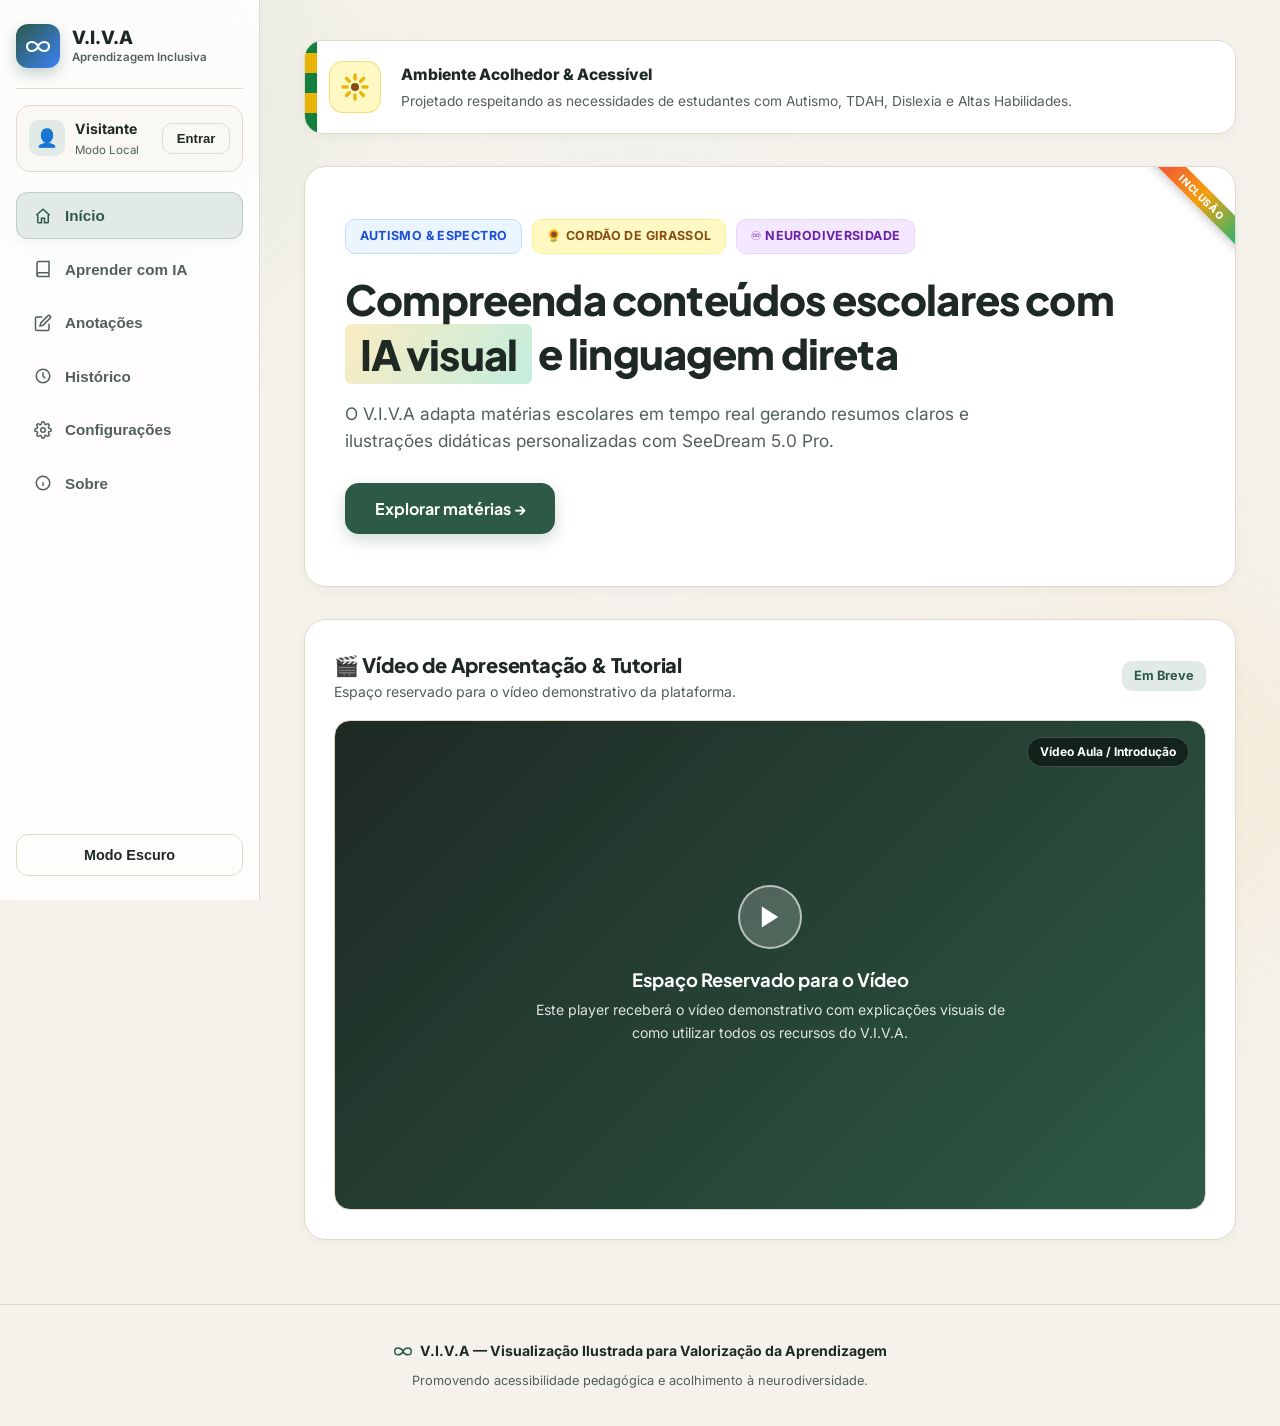
==== index.html @ 5eb1b639 "Update index.html" ====
<!DOCTYPE html>
<html lang="pt-PT">
<head>
<meta charset="UTF-8" />
<meta name="viewport" content="width=device-width, initial-scale=1.0" />
<title>V.I.V.A – Aprendizagem Visual Interativa</title>
<meta name="description" content="Plataforma educativa acessível com IA, animações suaves e recursos visuais inclusivos." />
<link rel="preconnect" href="https://fonts.googleapis.com" />
<link rel="preconnect" href="https://fonts.gstatic.com" crossorigin />
<link href="https://fonts.googleapis.com/css2?family=Plus+Jakarta+Sans:wght@500;600;700;800&family=Inter:wght@400;500;600&display=swap" rel="stylesheet" />
<style>
:root {
  --bg: #F5F2EB;
  --bg-card: #FFFFFF;
  --bg-card-subtle: #FAF8F5;
  --text: #1E2923;
  --text-soft: #526058;

  --accent: #2D5A46;
  --accent-hover: #214334;
  --accent-soft: #E2EAE5;

  --tag-bg: #F6ECE8;
  --tag-text: #B8583B;
  --autism-blue: #3B82F6;
  --autism-gold: #F59E0B;
  --autism-red: #EF4444;
  --autism-green: #10B981;
  --sunflower-yellow: #EAB308;
  --sunflower-bg: #FEF9C3;

  --border: #E0D9CC;
  --border-focus: #2D5A46;

  --shadow-sm: 0 4px 12px rgba(30, 41, 35, 0.04);
  --shadow-md: 0 10px 28px rgba(30, 41, 35, 0.08);
  --shadow-float: 0 16px 36px rgba(45, 90, 70, 0.15);

  --header-bg: rgba(255, 255, 255, 0.85);
  --on-accent: #FFFFFF;
  --sidebar-w: 260px;
  
  --font-scale: 1rem;
}

[data-theme="dark"] {
  --bg: #121815;
  --bg-card: #1B2420;
  --bg-card-subtle: #222D28;
  --text: #F0F4F2;
  --text-soft: #9DB0A5;
  
  --accent: #5BA883;
  --accent-hover: #72B896;
  --accent-soft: #1C3328;
  
  --tag-bg: #32221B;
  --tag-text: #ECA48E;
  --sunflower-bg: #332B00;

  --border: #283630;
  --border-focus: #5BA883;
  --shadow-sm: 0 4px 12px rgba(0, 0, 0, 0.25);
  --shadow-md: 0 10px 28px rgba(0, 0, 0, 0.4);
  --shadow-float: 0 16px 36px rgba(0, 0, 0, 0.5);
  --header-bg: rgba(27, 36, 32, 0.85);
}

[data-reduce-animations="true"] *,
[data-reduce-animations="true"] *::before,
[data-reduce-animations="true"] *::after {
  animation-duration: 0.001ms !important;
  animation-iteration-count: 1 !important;
  transition-duration: 0.001ms !important;
}

[data-reduce-animations="true"] .bg-orb {
  display: none !important;
}

[data-reduce-animations="true"] .splash-screen {
  display: none !important;
}

* { margin: 0; padding: 0; box-sizing: border-box; }

body {
  font-family: 'Inter', system-ui, sans-serif;
  background: var(--bg);
  color: var(--text);
  line-height: 1.6;
  min-height: 100vh;
  overflow-x: hidden;
  position: relative;
  font-size: var(--font-scale);
}

h1, h2, h3, .btn-primary, .step-num {
  font-family: 'Plus Jakarta Sans', system-ui, sans-serif;
}

.splash-screen {
  position: fixed;
  inset: 0;
  background: var(--bg);
  z-index: 9999;
  display: flex;
  flex-direction: column;
  align-items: center;
  justify-content: center;
  transition: opacity 0.5s ease, visibility 0.5s ease;
}

.splash-screen.hidden {
  opacity: 0;
  visibility: hidden;
  pointer-events: none;
}

.splash-logo {
  display: flex;
  align-items: center;
  gap: 1rem;
  margin-bottom: 2rem;
  animation: splashPulse 1.2s ease-in-out infinite alternate;
}

.splash-icon {
  width: 64px;
  height: 64px;
  background: linear-gradient(135deg, #2D5A46 0%, #3B82F6 100%);
  color: #fff;
  border-radius: 18px;
  display: flex;
  align-items: center;
  justify-content: center;
  font-weight: 800;
  box-shadow: var(--shadow-float);
}

.splash-title {
  font-size: 2.2rem;
  font-weight: 800;
  color: var(--text);
  letter-spacing: -0.02em;
}

.splash-subtitle {
  font-size: 0.95rem;
  color: var(--text-soft);
  font-weight: 600;
}

.splash-progress-bar {
  width: 220px;
  height: 6px;
  background: var(--border);
  border-radius: 10px;
  overflow: hidden;
  position: relative;
}

.splash-progress-fill {
  height: 100%;
  width: 0%;
  background: linear-gradient(90deg, var(--accent), #3B82F6);
  border-radius: 10px;
  animation: splashLoad 1.3s cubic-bezier(0.16, 1, 0.3, 1) forwards;
}

@keyframes splashLoad {
  0% { width: 0%; }
  100% { width: 100%; }
}

@keyframes splashPulse {
  0% { transform: scale(0.98); }
  100% { transform: scale(1.04); }
}

.bg-orb {
  position: fixed;
  border-radius: 50%;
  filter: blur(80px);
  z-index: -1;
  pointer-events: none;
  opacity: 0.5;
  animation: floatOrb 18s ease-in-out infinite alternate;
}

.orb-1 { width: 400px; height: 400px; background: rgba(91, 168, 131, 0.2); top: -100px; left: -100px; }
.orb-2 { width: 350px; height: 350px; background: rgba(245, 158, 11, 0.15); bottom: -50px; right: -50px; animation-delay: -5s; }
.orb-3 { width: 300px; height: 300px; background: rgba(59, 130, 246, 0.15); top: 40%; left: 50%; transform: translate(-50%, -50%); animation-delay: -10s; }

@keyframes floatOrb {
  0% { transform: translate(0, 0) scale(1); }
  50% { transform: translate(40px, 60px) scale(1.1); }
  100% { transform: translate(-30px, -40px) scale(0.95); }
}

.app-shell { display: flex; min-height: 100vh; }

.sidebar {
  width: var(--sidebar-w);
  flex-shrink: 0;
  background: var(--header-bg);
  backdrop-filter: blur(12px);
  -webkit-backdrop-filter: blur(12px);
  border-right: 1px solid var(--border);
  display: flex;
  flex-direction: column;
  padding: 1.5rem 1rem;
  position: sticky;
  top: 0;
  height: 100vh;
  z-index: 100;
}

.sidebar-logo {
  display: flex;
  align-items: center;
  gap: 0.75rem;
  text-decoration: none;
  color: var(--text);
  padding-bottom: 1.25rem;
  border-bottom: 1px solid var(--border);
  margin-bottom: 1rem;
}

.logo-icon {
  width: 44px;
  height: 44px;
  background: linear-gradient(135deg, #2D5A46 0%, #3B82F6 100%);
  color: #fff;
  border-radius: 12px;
  display: flex;
  align-items: center;
  justify-content: center;
  font-weight: 800;
  font-size: 1.2rem;
  box-shadow: 0 6px 14px rgba(45, 90, 70, 0.25);
  transition: transform 0.3s ease;
}

.sidebar-logo:hover .logo-icon { transform: rotate(8deg) scale(1.05); }
.sidebar-logo .logo-title { font-weight: 800; font-size: 1.15rem; line-height: 1.2; }
.sidebar-logo .logo-sub { font-size: 0.72rem; color: var(--text-soft); font-weight: 600; }

.user-profile-card {
  background: var(--bg-card-subtle);
  border: 1px solid var(--border);
  border-radius: 14px;
  padding: 0.75rem;
  margin-bottom: 1.25rem;
  display: flex;
  align-items: center;
  justify-content: space-between;
  gap: 0.5rem;
}

.user-profile-info { display: flex; align-items: center; gap: 0.6rem; overflow: hidden; }

.user-avatar {
  width: 36px;
  height: 36px;
  border-radius: 10px;
  background: var(--accent-soft);
  color: var(--accent);
  display: flex;
  align-items: center;
  justify-content: center;
  font-size: 1.1rem;
  font-weight: 700;
  flex-shrink: 0;
}

.user-name { font-size: 0.88rem; font-weight: 700; color: var(--text); white-space: nowrap; overflow: hidden; text-overflow: ellipsis; }
.user-status { font-size: 0.72rem; color: var(--text-soft); }

.sidebar-nav { display: flex; flex-direction: column; gap: 0.4rem; flex: 1; overflow-y: auto; }

.nav-item {
  display: flex;
  align-items: center;
  gap: 0.75rem;
  padding: 0.85rem 1rem;
  border-radius: 12px;
  border: 1px solid transparent;
  background: transparent;
  color: var(--text-soft);
  font-size: 0.95rem;
  font-weight: 600;
  cursor: pointer;
  text-align: left;
  transition: all 0.25s cubic-bezier(0.16, 1, 0.3, 1);
  width: 100%;
}

.nav-item:hover { background: var(--bg-card-subtle); color: var(--text); transform: translateX(4px); }
.nav-item.active { background: var(--accent-soft); color: var(--accent); border-color: rgba(45, 90, 70, 0.2); font-weight: 700; box-shadow: var(--shadow-sm); }
.nav-icon { display: flex; align-items: center; justify-content: center; width: 20px; }
.nav-icon svg { width: 18px; height: 18px; transition: transform 0.2s ease; }

.theme-btn {
  background: transparent;
  border: 1px solid var(--border);
  color: var(--text);
  width: 100%;
  padding: 0.75rem;
  border-radius: 12px;
  cursor: pointer;
  font-size: 0.9rem;
  font-weight: 600;
  display: flex;
  align-items: center;
  justify-content: center;
  gap: 0.5rem;
  margin-top: 0.5rem;
  transition: all 0.2s ease;
}
.theme-btn:hover { background: var(--bg-card-subtle); transform: translateY(-2px); }

.main-content { flex: 1; min-width: 0; position: relative; }

.view { display: none; opacity: 0; transform: translateY(20px); transition: opacity 0.35s cubic-bezier(0.16, 1, 0.3, 1), transform 0.35s cubic-bezier(0.16, 1, 0.3, 1); }
.view.active { display: block; opacity: 1; transform: translateY(0); }
.view-inner { max-width: 980px; margin: 0 auto; padding: 2.5rem 1.5rem 4rem; }

.modal-overlay {
  position: fixed; inset: 0; background: rgba(0, 0, 0, 0.45); backdrop-filter: blur(4px);
  z-index: 2000; display: flex; align-items: center; justify-content: center; opacity: 0; visibility: hidden; transition: all 0.3s ease; padding: 1rem;
}
.modal-overlay.active { opacity: 1; visibility: visible; }

.auth-card {
  background: var(--bg-card); border: 1px solid var(--border); border-radius: 22px; width: 100%; max-width: 420px; padding: 2.25rem; box-shadow: var(--shadow-float); transform: translateY(20px); transition: transform 0.3s ease;
}
.modal-overlay.active .auth-card { transform: translateY(0); }

.auth-header { display: flex; justify-between: space-between; align-items: center; margin-bottom: 1.5rem; }
.auth-tabs { display: flex; background: var(--bg-card-subtle); border: 1px solid var(--border); border-radius: 12px; padding: 4px; margin-bottom: 1.5rem; }
.auth-tab { flex: 1; padding: 0.6rem; border: none; background: transparent; color: var(--text-soft); font-weight: 700; font-size: 0.88rem; border-radius: 8px; cursor: pointer; transition: all 0.2s ease; }
.auth-tab.active { background: var(--bg-card); color: var(--text); box-shadow: var(--shadow-sm); }

.video-section-card { background: var(--bg-card); border: 1px solid var(--border); border-radius: 22px; padding: 1.8rem; margin-top: 2rem; box-shadow: var(--shadow-sm); }
.video-placeholder-wrapper { position: relative; width: 100%; aspect-ratio: 16/9; background: linear-gradient(135deg, #1E2923 0%, #2D5A46 100%); border-radius: 16px; overflow: hidden; display: flex; flex-direction: column; align-items: center; justify-content: center; color: #fff; text-align: center; padding: 1.5rem; margin-top: 1rem; border: 1px solid var(--border); }
.video-play-btn { width: 64px; height: 64px; background: rgba(255, 255, 255, 0.2); backdrop-filter: blur(8px); border-radius: 50%; display: flex; align-items: center; justify-content: center; margin-bottom: 1rem; border: 2px solid rgba(255, 255, 255, 0.6); transition: transform 0.3s ease; cursor: pointer; }
.video-placeholder-wrapper:hover .video-play-btn { transform: scale(1.12); background: rgba(255, 255, 255, 0.35); }
.video-badge { position: absolute; top: 1rem; right: 1rem; background: rgba(0, 0, 0, 0.5); backdrop-filter: blur(4px); color: #fff; font-size: 0.75rem; padding: 0.3rem 0.75rem; border-radius: 20px; font-weight: 700; border: 1px solid rgba(255, 255, 255, 0.2); }

.ribbon-corner { position: absolute; top: 0; right: 0; width: 90px; height: 90px; overflow: hidden; pointer-events: none; }
.ribbon-corner-inner { position: absolute; top: 20px; right: -32px; transform: rotate(45deg); width: 130px; background: linear-gradient(90deg, #EF4444, #F59E0B, #10B981, #3B82F6, #8B5CF6); background-size: 200% 200%; animation: ribbonShimmer 4s ease infinite; color: #fff; font-size: 0.62rem; font-weight: 800; text-align: center; line-height: 20px; text-transform: uppercase; letter-spacing: 0.06em; box-shadow: 0 3px 8px rgba(0,0,0,0.18); }

@keyframes ribbonShimmer { 0% { background-position: 0% 50%; } 50% { background-position: 100% 50%; } 100% { background-position: 0% 50%; } }

.lanyard-badge-card { background: var(--bg-card); border: 1px solid var(--border); border-radius: 18px; padding: 1.25rem 1.5rem; display: flex; align-items: center; gap: 1.25rem; position: relative; box-shadow: var(--shadow-sm); overflow: hidden; margin-bottom: 2rem; transition: all 0.3s cubic-bezier(0.16, 1, 0.3, 1); }
.lanyard-badge-card:hover { transform: translateY(-3px) scale(1.005); box-shadow: var(--shadow-md); border-color: var(--accent); }
.lanyard-strap { width: 12px; height: 100%; position: absolute; left: 0; top: 0; background: repeating-linear-gradient(0deg, #15803D 0px, #15803D 20px, #EAB308 20px, #EAB308 40px); animation: strapMove 20s linear infinite; }

@keyframes strapMove { 0% { background-position: 0 0; } 100% { background-position: 0 100px; } }

.lanyard-icon-wrapper { width: 52px; height: 52px; border-radius: 14px; background: var(--sunflower-bg); border: 1px solid rgba(234, 179, 8, 0.4); display: flex; align-items: center; justify-content: center; flex-shrink: 0; animation: pulseGentle 3s ease-in-out infinite; }

@keyframes pulseGentle { 0%, 100% { transform: scale(1); } 50% { transform: scale(1.06); } }

.highlight-text { background: linear-gradient(120deg, rgba(234, 179, 8, 0.25) 0%, rgba(16, 185, 129, 0.25) 100%); border-radius: 6px; padding: 0.1em 0.35em; display: inline-block; transition: transform 0.2s ease; }
.hero { background: var(--bg-card); border: 1px solid var(--border); border-radius: 22px; padding: 3.25rem 2.5rem; margin-bottom: 2rem; box-shadow: var(--shadow-sm); position: relative; overflow: hidden; transition: border-color 0.3s ease; }
.hero:hover { border-color: var(--accent); }
.hero-tags-wrapper { display: flex; flex-wrap: wrap; gap: 0.6rem; margin-bottom: 1.25rem; }
.hero-tag { display: inline-flex; align-items: center; gap: 0.45rem; font-size: 0.78rem; font-weight: 700; padding: 0.4rem 0.85rem; border-radius: 10px; text-transform: uppercase; letter-spacing: 0.03em; }

.tag-autismo { background: #EBF5FF; color: #1D4ED8; border: 1px solid #BFDBFE; }
.tag-girassol { background: var(--sunflower-bg); color: #854D0E; border: 1px solid #FEF08A; }
.tag-neuro { background: #F3E8FF; color: #6B21A8; border: 1px solid #E9D5FF; }

.hero h1 { font-size: clamp(1.9rem, 4vw, 2.6rem); font-weight: 800; line-height: 1.22; margin-bottom: 1rem; letter-spacing: -0.02em; }
.hero p { font-size: 1.08rem; color: var(--text-soft); max-width: 680px; margin-bottom: 1.75rem; }

.btn-primary { background: var(--accent); color: var(--on-accent); border: none; padding: 0.95rem 1.85rem; border-radius: 14px; font-size: 1rem; font-weight: 700; cursor: pointer; display: inline-flex; align-items: center; gap: 0.65rem; transition: all 0.25s cubic-bezier(0.16, 1, 0.3, 1); box-shadow: 0 6px 16px rgba(45, 90, 70, 0.22); }
.btn-primary:hover { background: var(--accent-hover); transform: translateY(-3px) scale(1.02); box-shadow: 0 8px 22px rgba(45, 90, 70, 0.32); }

.btn-secondary { background: var(--bg-card-subtle); color: var(--text); border: 1px solid var(--border); padding: 0.75rem 1.25rem; border-radius: 12px; font-size: 0.9rem; font-weight: 600; cursor: pointer; display: inline-flex; align-items: center; gap: 0.5rem; transition: all 0.2s ease; }
.btn-secondary:hover { background: var(--accent-soft); border-color: var(--accent); color: var(--accent); transform: translateY(-2px); }

.section-header-flex { display: flex; justify-content: space-between; align-items: center; margin-bottom: 1.25rem; flex-wrap: wrap; gap: 1rem; }
.section-title { font-size: 1.4rem; font-weight: 800; letter-spacing: -0.01em; margin-bottom: 0; }

.subjects-grid { display: grid; grid-template-columns: repeat(auto-fit, minmax(210px, 1fr)); gap: 1.25rem; }
.subject-card { background: var(--bg-card); border: 1px solid var(--border); border-radius: 18px; padding: 1.6rem; cursor: pointer; transition: all 0.3s cubic-bezier(0.16, 1, 0.3, 1); box-shadow: var(--shadow-sm); position: relative; overflow: hidden; display: flex; flex-direction: column; justify-content: space-between; }
.subject-card:hover { border-color: var(--accent); transform: translateY(-6px) scale(1.02); box-shadow: var(--shadow-md); }

.subject-header-action { position: absolute; top: 1rem; right: 1rem; display: flex; gap: 0.35rem; opacity: 0; transition: opacity 0.2s ease; }
.subject-card:hover .subject-header-action { opacity: 1; }

.icon-btn-sm { background: var(--bg-card-subtle); border: 1px solid var(--border); width: 30px; height: 30px; border-radius: 8px; display: flex; align-items: center; justify-content: center; font-size: 0.82rem; cursor: pointer; transition: all 0.2s ease; }
.icon-btn-sm:hover { background: var(--accent-soft); color: var(--accent); border-color: var(--accent); transform: scale(1.1); }

.subject-icon { font-size: 2.4rem; margin-bottom: 0.85rem; display: inline-block; transition: transform 0.3s cubic-bezier(0.16, 1, 0.3, 1); }
.subject-card:hover .subject-icon { transform: scale(1.2) rotate(8deg); }
.subject-card h3 { font-size: 1.15rem; font-weight: 700; margin-bottom: 0.3rem; }
.subject-card p { font-size: 0.85rem; color: var(--text-soft); }

.form-card { background: var(--bg-card); border: 1px solid var(--border); border-radius: 20px; padding: 1.8rem; margin-bottom: 1.5rem; box-shadow: var(--shadow-md); }
.form-grid { display: grid; grid-template-columns: 80px 1fr; gap: 1rem; }
@media (max-width: 600px) { .form-grid { grid-template-columns: 1fr; } }

.learning-panel { display: none; background: var(--bg-card); border: 1px solid var(--border); border-radius: 22px; padding: 2.25rem; box-shadow: var(--shadow-sm); }
.learning-panel.visible { display: block; }

.input-group { margin-bottom: 1.25rem; }
.input-group label { display: block; font-weight: 700; margin-bottom: 0.5rem; font-size: 0.95rem; }
.input-group input, .input-group textarea, .input-group select {
  width: 100%; padding: 0.9rem 1.1rem; border: 1px solid var(--border); border-radius: 14px; font-size: 0.98rem; font-family: inherit; background: var(--bg); color: var(--text); transition: border-color 0.25s ease, box-shadow 0.25s ease;
}
.input-group input:focus, .input-group textarea:focus, .input-group select:focus { outline: none; border-color: var(--accent); box-shadow: 0 0 0 4px var(--accent-soft); }

.back-btn { background: transparent; border: 1px solid var(--border); color: var(--text); padding: 0.6rem 1.1rem; border-radius: 12px; cursor: pointer; font-weight: 600; font-size: 0.88rem; transition: all 0.2s ease; }
.back-btn:hover { background: var(--bg-card-subtle); transform: translateX(-3px); }

.result-area { display: none; margin-top: 2rem; }
.result-area.visible { display: block; }
.result-grid { display: grid; grid-template-columns: 1fr 1fr; gap: 1.5rem; }
@media (max-width: 768px) { .result-grid { grid-template-columns: 1fr; } }

.explanation-box, .image-box { background: var(--bg-card-subtle); border: 1px solid var(--border); border-radius: 16px; padding: 1.5rem; }
.image-placeholder { width: 100%; aspect-ratio: 1/1; background: var(--bg); border-radius: 14px; border: 1px solid var(--border); overflow: hidden; display: flex; align-items: center; justify-content: center; position: relative; }
.image-placeholder img { width: 100%; height: 100%; object-fit: cover; transition: opacity 0.4s ease, transform 0.4s ease; opacity: 0; }
.image-placeholder img:hover { transform: scale(1.04); }

.skeleton-loader {
  width: 100%; height: 100%; background: linear-gradient(90deg, var(--bg-card-subtle) 25%, var(--border) 50%, var(--bg-card-subtle) 75%); background-size: 200% 100%; animation: loadingShimmer 1.5s infinite; position: absolute; top: 0; left: 0; display: none; z-index: 2;
}
.skeleton-loader.active { display: block; }

@keyframes loadingShimmer { 0% { background-position: 200% 0; } 100% { background-position: -200% 0; } }

.notes-layout { display: grid; grid-template-columns: 280px 1fr; gap: 1.5rem; }
@media (max-width: 800px) { .notes-layout { grid-template-columns: 1fr; } }

.notes-sidebar { background: var(--bg-card); border: 1px solid var(--border); border-radius: 18px; padding: 1.25rem; display: flex; flex-direction: column; gap: 0.85rem; max-height: 600px; overflow-y: auto; }
.note-item { padding: 0.9rem 1rem; border-radius: 12px; border: 1px solid var(--border); background: var(--bg-card-subtle); cursor: pointer; transition: all 0.2s ease; }
.note-item:hover { border-color: var(--accent); transform: translateX(3px); }
.note-item.active { background: var(--accent-soft); border-color: var(--accent); }
.note-item h4 { font-size: 0.95rem; font-weight: 700; margin-bottom: 0.2rem; }
.note-item p { font-size: 0.8rem; color: var(--text-soft); text-overflow: ellipsis; white-space: nowrap; overflow: hidden; }

.note-editor { background: var(--bg-card); border: 1px solid var(--border); border-radius: 18px; padding: 1.75rem; display: flex; flex-direction: column; gap: 1.25rem; }

.config-group { background: var(--bg-card); border: 1px solid var(--border); border-radius: 18px; padding: 1.5rem 1.75rem; margin-bottom: 1.5rem; box-shadow: var(--shadow-sm); }
.config-item { display: flex; justify-content: space-between; align-items: center; padding: 1rem 0; border-bottom: 1px solid var(--border); }
.config-item:last-child { border-bottom: none; }
.config-info h4 { font-size: 1rem; font-weight: 700; margin-bottom: 0.25rem; }
.config-info p { font-size: 0.85rem; color: var(--text-soft); }

.toggle-switch { position: relative; display: inline-block; width: 50px; height: 26px; }
.toggle-switch input { opacity: 0; width: 0; height: 0; }
.slider { position: absolute; cursor: pointer; top: 0; left: 0; right: 0; bottom: 0; background-color: var(--border); transition: .3s; border-radius: 34px; }
.slider:before { position: absolute; content: ""; height: 18px; width: 18px; left: 4px; bottom: 4px; background-color: white; transition: .3s; border-radius: 50%; }
input:checked + .slider { background-color: var(--accent); }
input:checked + .slider:before { transform: translateX(24px); }

.history-container { margin-top: 1.5rem; }
.history-header { display: flex; justify-content: space-between; align-items: center; margin-bottom: 1.25rem; }
.history-list { display: flex; flex-direction: column; gap: 0.85rem; }
.history-card { background: var(--bg-card); border: 1px solid var(--border); border-radius: 16px; padding: 1.1rem 1.4rem; display: flex; justify-content: space-between; align-items: center; transition: all 0.25s ease; box-shadow: var(--shadow-sm); }
.history-card:hover { border-color: var(--accent); transform: translateX(5px); box-shadow: var(--shadow-md); }
.history-info h4 { font-size: 1rem; font-weight: 700; margin-bottom: 0.15rem; }
.history-info span { font-size: 0.82rem; color: var(--text-soft); }
.history-actions { display: flex; gap: 0.5rem; }

.btn-sm { padding: 0.45rem 0.85rem; border-radius: 10px; font-size: 0.82rem; font-weight: 600; cursor: pointer; border: 1px solid var(--border); background: var(--bg-card-subtle); color: var(--text); transition: all 0.2s ease; }
.btn-sm:hover { background: var(--accent-soft); color: var(--accent); border-color: var(--accent); transform: translateY(-1px); }

.btn-danger-sm { padding: 0.45rem 0.85rem; border-radius: 10px; font-size: 0.82rem; font-weight: 600; cursor: pointer; border: 1px solid #FCA5A5; background: #FEF2F2; color: #991B1B; transition: all 0.2s ease; }
.btn-danger-sm:hover { background: #FEE2E2; transform: translateY(-1px); }

.empty-state { text-align: center; padding: 3rem 1.5rem; background: var(--bg-card); border: 1px dashed var(--border); border-radius: 18px; color: var(--text-soft); }

footer { text-align: center; padding: 2.2rem; border-top: 1px solid var(--border); color: var(--text-soft); font-size: 0.88rem; display: flex; flex-direction: column; align-items: center; gap: 0.5rem; }
</style>
</head>
<body>

<div class="splash-screen" id="splashScreen">
  <div class="splash-logo">
    <div class="splash-icon">
      <svg width="34" height="34" viewBox="0 0 24 24" fill="none">
        <path d="M12 12C10.5 9.5 8 8 5.5 8C3 8 1 10 1 12.5C1 15 3 17 5.5 17C8 17 10.5 15.5 12 13C13.5 15.5 16 17 18.5 17C21 17 23 15 23 12.5C23 10 21 8 18.5 8C16 8 13.5 9.5 12 12Z" stroke="#FFFFFF" stroke-width="2.5" stroke-linecap="round"/>
      </svg>
    </div>
    <div>
      <div class="splash-title">V.I.V.A</div>
      <div class="splash-subtitle">Aprendizagem Inclusiva com IA</div>
    </div>
  </div>
  <div class="splash-progress-bar">
    <div class="splash-progress-fill"></div>
  </div>
</div>

<div class="bg-orb orb-1"></div>
<div class="bg-orb orb-2"></div>
<div class="bg-orb orb-3"></div>

<div class="app-shell">
  <aside class="sidebar">
    <a href="#" class="sidebar-logo" onclick="showView('inicio'); return false;">
      <div class="logo-icon">
        <svg width="24" height="24" viewBox="0 0 24 24" fill="none">
          <path d="M12 12C10.5 9.5 8 8 5.5 8C3 8 1 10 1 12.5C1 15 3 17 5.5 17C8 17 10.5 15.5 12 13C13.5 15.5 16 17 18.5 17C21 17 23 15 23 12.5C23 10 21 8 18.5 8C16 8 13.5 9.5 12 12Z" stroke="currentColor" stroke-width="2.2" stroke-linecap="round"/>
        </svg>
      </div>
      <div>
        <div class="logo-title">V.I.V.A</div>
        <div class="logo-sub">Aprendizagem Inclusiva</div>
      </div>
    </a>

    <div class="user-profile-card">
      <div class="user-profile-info">
        <div class="user-avatar" id="sidebarAvatar">👤</div>
        <div>
          <div class="user-name" id="sidebarUsername">Visitante</div>
          <div class="user-status" id="sidebarUserStatus">Modo Local</div>
        </div>
      </div>
      <button class="btn-sm" id="authBtnSidebar" onclick="abrirModalAuth()">Entrar</button>
    </div>

    <nav class="sidebar-nav">
      <button class="nav-item active" data-view="inicio" onclick="showView('inicio')">
        <span class="nav-icon"><svg viewBox="0 0 24 24" fill="none" stroke="currentColor" stroke-width="2"><path d="M3 11l9-8 9 8"/><path d="M5 10v10a1 1 0 0 0 1 1h4v-6h4v6h4a1 1 0 0 0 1-1V10"/></svg></span>
        <span>Início</span>
      </button>
      <button class="nav-item" data-view="app" onclick="showView('app')">
        <span class="nav-icon"><svg viewBox="0 0 24 24" fill="none" stroke="currentColor" stroke-width="2"><path d="M4 19.5A2.5 2.5 0 0 1 6.5 17H20"/><path d="M6.5 2H20v20H6.5A2.5 2.5 0 0 1 4 19.5v-15A2.5 2.5 0 0 1 6.5 2z"/></svg></span>
        <span>Aprender com IA</span>
      </button>
      <button class="nav-item" data-view="anotacoes" onclick="showView('anotacoes')">
        <span class="nav-icon"><svg viewBox="0 0 24 24" fill="none" stroke="currentColor" stroke-width="2"><path d="M11 4H4a2 2 0 0 0-2 2v14a2 2 0 0 0 2 2h14a2 2 0 0 0 2-2v-7"/><path d="M18.5 2.5a2.121 2.121 0 0 1 3 3L12 15l-4 1 1-4 9.5-9.5z"/></svg></span>
        <span>Anotações</span>
      </button>
      <button class="nav-item" data-view="historico" onclick="showView('historico')">
        <span class="nav-icon"><svg viewBox="0 0 24 24" fill="none" stroke="currentColor" stroke-width="2"><circle cx="12" cy="12" r="9"/><path d="M12 7v5l3 3"/></svg></span>
        <span>Histórico</span>
      </button>
      <button class="nav-item" data-view="configuracoes" onclick="showView('configuracoes')">
        <span class="nav-icon"><svg viewBox="0 0 24 24" fill="none" stroke="currentColor" stroke-width="2"><circle cx="12" cy="12" r="3"/><path d="M19.4 15a1.65 1.65 0 0 0 .33 1.82l.06.06a2 2 0 0 1 0 2.83 2 2 0 0 1-2.83 0l-.06-.06a1.65 1.65 0 0 0-1.82-.33 1.65 1.65 0 0 0-1 1.51V21a2 2 0 0 1-2 2 2 2 0 0 1-2-2v-.09A1.65 1.65 0 0 0 9 19.4a1.65 1.65 0 0 0-1.82.33l-.06.06a2 2 0 0 1-2.83 0 2 2 0 0 1 0-2.83l.06-.06a1.65 1.65 0 0 0 .33-1.82 1.65 1.65 0 0 0-1.51-1H3a2 2 0 0 1-2-2 2 2 0 0 1 2-2h.09A1.65 1.65 0 0 0 4.6 9a1.65 1.65 0 0 0-.33-1.82l-.06-.06a2 2 0 0 1 0-2.83 2 2 0 0 1 2.83 0l.06.06a1.65 1.65 0 0 0 1.82.33H9a1.65 1.65 0 0 0 1-1.51V3a2 2 0 0 1 2-2 2 2 0 0 1 2 2v.09a1.65 1.65 0 0 0 1 1.51 1.65 1.65 0 0 0 1.82-.33l.06-.06a2 2 0 0 1 2.83 0 2 2 0 0 1 0 2.83l-.06.06a1.65 1.65 0 0 0-.33 1.82V9a1.65 1.65 0 0 0 1.51 1H21a2 2 0 0 1 2 2 2 2 0 0 1-2 2h-.09a1.65 1.65 0 0 0-1.51 1z"/></svg></span>
        <span>Configurações</span>
      </button>
      <button class="nav-item" data-view="sobre" onclick="showView('sobre')">
        <span class="nav-icon"><svg viewBox="0 0 24 24" fill="none" stroke="currentColor" stroke-width="2"><circle cx="12" cy="12" r="9"/><line x1="12" y1="11" x2="12" y2="16"/><line x1="12" y1="7.5" x2="12" y2="7.5"/></svg></span>
        <span>Sobre</span>
      </button>
    </nav>

    <button class="theme-btn" id="themeBtn">Modo Escuro</button>
  </aside>

  <main class="main-content">
    <section class="view active" id="view-inicio">
      <div class="view-inner">
        <div class="lanyard-badge-card">
          <div class="lanyard-strap"></div>
          <div class="lanyard-icon-wrapper">
            <svg width="32" height="32" viewBox="0 0 24 24" fill="none">
              <circle cx="12" cy="12" r="3" fill="#854D0E"/>
              <path d="M12 3V6M12 18V21M3 12H6M18 12H21M5.6 5.6L7.8 7.8M16.2 16.2L18.4 18.4M5.6 18.4L7.8 16.2M16.2 7.8L18.4 5.6" stroke="#EAB308" stroke-width="2.5" stroke-linecap="round"/>
            </svg>
          </div>
          <div>
            <h4 style="font-size:0.98rem; font-weight:800; color:var(--text); margin-bottom:0.15rem;">Ambiente Acolhedor & Acessível</h4>
            <p style="font-size:0.86rem; color:var(--text-soft); margin:0;">
              Projetado respeitando as necessidades de estudantes com Autismo, TDAH, Dislexia e Altas Habilidades.
            </p>
          </div>
        </div>

        <section class="hero">
          <div class="ribbon-corner">
            <div class="ribbon-corner-inner">Inclusão</div>
          </div>

          <div class="hero-tags-wrapper">
            <span class="hero-tag tag-autismo">Autismo & Espectro</span>
            <span class="hero-tag tag-girassol">🌻 Cordão de Girassol</span>
            <span class="hero-tag tag-neuro">♾ Neurodiversidade</span>
          </div>

          <h1>Compreenda conteúdos escolares com <span class="highlight-text">IA visual</span> e linguagem direta</h1>
          <p>O V.I.V.A adapta matérias escolares em tempo real gerando resumos claros e ilustrações didáticas personalizadas com SeeDream 5.0 Pro.</p>
          <button class="btn-primary" onclick="showView('app')">Explorar matérias →</button>
        </section>

        <section class="video-section-card">
          <div style="display:flex; justify-content:space-between; align-items:center;">
            <div>
              <h2 class="section-title" style="font-size:1.25rem;">🎬 Vídeo de Apresentação & Tutorial</h2>
              <p style="color:var(--text-soft); font-size:0.88rem;">Espaço reservado para o vídeo demonstrativo da plataforma.</p>
            </div>
            <span style="font-size:0.8rem; background:var(--accent-soft); color:var(--accent); font-weight:700; padding:0.3rem 0.75rem; border-radius:10px;">Em Breve</span>
          </div>

          <div class="video-placeholder-wrapper">
            <span class="video-badge">Vídeo Aula / Introdução</span>
            <div class="video-play-btn">
              <svg width="28" height="28" viewBox="0 0 24 24" fill="none">
                <polygon points="5,3 19,12 5,21" fill="#FFFFFF"/>
              </svg>
            </div>
            <h3 style="font-size:1.15rem; font-weight:700; margin-bottom:0.3rem;">Espaço Reservado para o Vídeo</h3>
            <p style="font-size:0.88rem; opacity:0.85; max-width:480px;">Este player receberá o vídeo demonstrativo com explicações visuais de como utilizar todos os recursos do V.I.V.A.</p>
          </div>
        </section>
      </div>
    </section>

    <section class="view" id="view-app">
      <div class="view-inner">
        <div id="subjectsOverview">
          <div class="section-header-flex">
            <div>
              <h2 class="section-title">Disciplinas e Matérias</h2>
              <p style="color:var(--text-soft); font-size:0.9rem;">Escolha uma matéria ou crie as suas próprias categorias customizadas.</p>
            </div>
            <button class="btn-primary" style="padding: 0.65rem 1.2rem; font-size:0.9rem;" onclick="abrirFormMateria()">➕ Nova Matéria</button>
          </div>

          <div class="form-card" id="materiaFormCard" style="display: none;">
            <h3 id="materiaFormTitle" style="margin-bottom: 1rem; font-size:1.1rem;">Criar Nova Matéria</h3>
            <input type="hidden" id="materiaEditId" value="" />
            
            <div class="form-grid">
              <div class="input-group">
                <label for="materiaEmoji">Emoji / Ícone</label>
                <input type="text" id="materiaEmoji" placeholder="🎨" maxlength="4" style="text-align: center; font-size: 1.3rem;" />
              </div>
              <div class="input-group">
                <label for="materiaNome">Nome da Matéria</label>
                <input type="text" id="materiaNome" placeholder="Ex: Ciências, Biologia..." />
              </div>
            </div>

            <div class="input-group">
              <label for="materiaDesc">Descrição Curta</label>
              <input type="text" id="materiaDesc" placeholder="Ex: Células, corpo humano e seres vivos" />
            </div>

            <div style="display:flex; justify-content:flex-end; gap:0.75rem; margin-top:1rem;">
              <button class="btn-secondary" onclick="fecharFormMateria()">Cancelar</button>
              <button class="btn-primary" onclick="salvarMateria()">Salvar Matéria ✨</button>
            </div>
          </div>

          <div class="subjects-grid" id="subjectsGrid"></div>
        </div>

        <section class="learning-panel" id="learningPanel">
          <div style="display:flex; justify-content:space-between; align-items:center; margin-bottom:1.5rem;">
            <h2 id="panelTitle">MATÉRIA</h2>
            <button class="back-btn" onclick="voltarMaterias()">← Voltar</button>
          </div>

          <div class="input-group">
            <label for="topicInput">O que gostarias de compreender agora?</label>
            <input type="text" id="topicInput" placeholder="Exemplo: O que é a fotossíntese? Como funciona o sistema solar?" onkeypress="handleKeyPress(event)" />
          </div>

          <button class="btn-primary" id="btnGerarIA" onclick="gerarExplicacao()">Gerar explicação visual com IA ✨</button>

          <div class="result-area" id="resultArea">
            <div class="result-grid">
              <div class="explanation-box">
                <h3 style="margin-bottom:0.75rem; display:flex; align-items:center; gap:0.5rem;">
                  <span>📝</span> Explicação por IA
                </h3>
                <div id="explanationContent"></div>
              </div>
              <div class="image-box">
                <div style="display:flex; justify-content:space-between; align-items:center; margin-bottom:0.75rem;">
                  <h3 style="margin:0; display:flex; align-items:center; gap:0.5rem;" id="imageBoxTitle">
                    <span>🎨</span> Ilustração Didática (SeeDream 5.0 Pro)
                  </h3>
                  <button class="btn-sm" id="btnRegerarImagem" onclick="regerarApenasImagem()" style="display:none;">🔄 Nova Imagem</button>
                </div>
                <div class="image-placeholder">
                  <div class="skeleton-loader" id="skeletonLoader"></div>
                  <img id="aiImage" alt="Ilustração didática gerada por IA" />
                </div>
              </div>
            </div>
          </div>
        </section>
      </div>
    </section>

    <section class="view" id="view-anotacoes">
      <div class="view-inner">
        <div class="section-header-flex">
          <div>
            <h2 class="section-title">Bloco de Anotações</h2>
            <p style="color:var(--text-soft); font-size:0.9rem;">Guarde resumos, lembretes e anotações pessoais de estudo.</p>
          </div>
          <button class="btn-primary" style="padding: 0.65rem 1.2rem; font-size:0.9rem;" onclick="criarNovaAnotacao()">➕ Nova Anotação</button>
        </div>

        <div class="notes-layout">
          <div class="notes-sidebar" id="notesList"></div>

          <div class="note-editor" id="noteEditor">
            <input type="hidden" id="noteCurrentId" value="" />
            <div class="input-group" style="margin:0;">
              <label for="noteTitleInput">Título da Anotação</label>
              <input type="text" id="noteTitleInput" placeholder="Escreve o título..." oninput="autoSalvarAnotacao()" />
            </div>

            <div class="input-group" style="margin:0;">
              <label for="noteTagInput">Categoria / Matéria</label>
              <input type="text" id="noteTagInput" placeholder="Ex: Biologia, Dica de Estudo..." oninput="autoSalvarAnotacao()" />
            </div>

            <div class="input-group" style="margin:0; flex:1; display:flex; flex-direction:column;">
              <label for="noteBodyInput">Conteúdo da Anotação</label>
              <textarea id="noteBodyInput" rows="10" placeholder="Escreve as tuas anotações aqui..." oninput="autoSalvarAnotacao()"></textarea>
            </div>

            <div style="display:flex; justify-content:space-between; align-items:center; margin-top:0.5rem;">
              <span id="noteSaveStatus" style="font-size:0.8rem; color:var(--text-soft);">Salvo automaticamente</span>
              <button class="btn-danger-sm" onclick="deletarAnotacaoAtual()">Eliminar Anotação</button>
            </div>
          </div>
        </div>
      </div>
    </section>

    <section class="view" id="view-historico">
      <div class="view-inner">
        <div class="history-header">
          <div>
            <h2 class="section-title" style="margin-bottom:0.25rem;">Histórico de pesquisas</h2>
            <p style="color:var(--text-soft);">As tuas consultas recentes ficam registadas para revisão rápida.</p>
          </div>
          <button class="btn-danger-sm" id="clearHistoryBtn" onclick="limparHistorico()" style="display:none;">Limpar tudo</button>
        </div>

        <div class="history-container">
          <div id="historyList" class="history-list"></div>
        </div>
      </div>
    </section>

    <section class="view" id="view-configuracoes">
      <div class="view-inner">
        <h2 class="section-title" style="margin-bottom: 0.25rem;">Configurações e Preferências</h2>
        <p style="color:var(--text-soft); margin-bottom: 2rem;">Personaliza a tua experiência de utilização e escolha os modelos de IA preferidos.</p>

        <div class="config-group">
          <h3 style="font-size:1.1rem; margin-bottom:1rem; color:var(--accent);">🎨 Modelo de IA para Imagens</h3>
          
          <div class="config-item">
            <div class="config-info">
              <h4>Modelo de Gerador de Imagens</h4>
              <p>Selecione a IA utilizada para criar as ilustrações didáticas das matérias.</p>
            </div>
            <select id="imageModelSelect" onchange="alterarModeloImagem(this.value)" style="padding:0.4rem 0.8rem; border-radius:10px; border:1px solid var(--border); background:var(--bg); color:var(--text); font-weight:600;">
              <option value="bytedance/seedream-5.0-pro">ByteDance SeeDream 5.0 Pro ✨ (Padrão)</option>
              <option value="turbo">SDXL Turbo (Rápido)</option>
              <option value="flux">FLUX</option>
            </select>
          </div>
        </div>

        <div class="config-group">
          <h3 style="font-size:1.1rem; margin-bottom:1rem; color:var(--accent);">🍯 Conta e Chave de Pólens (Pollinations AI)</h3>
          
          <div class="config-item" style="flex-direction:column; align-items:flex-start; gap:0.5rem;">
            <div class="config-info">
              <h4>Token / API Key de Pólens</h4>
              <p>Ao inserir a tua chave, a geração de texto e imagem passa a utilizar o teu saldo de pólens, removendo anúncios e aumentando a velocidade.</p>
            </div>
            <div style="width:100%; margin-top:0.5rem;">
              <label for="pollenApiKeyInput" style="font-size:0.85rem; font-weight:700; display:block; margin-bottom:0.3rem;">Chave da API de Pólens (Pollinations):</label>
              <div style="display:flex; gap:0.5rem;">
                <input type="password" id="pollenApiKeyInput" placeholder="Cole a sua Pollinations / Pollen API Key aqui..." style="flex:1; padding:0.6rem 0.9rem; border-radius:10px; border:1px solid var(--border); background:var(--bg); color:var(--text);" />
                <button class="btn-sm" onclick="salvarChavePollen()">Guardar Chave</button>
              </div>
              <span id="pollenKeyStatus" style="font-size:0.78rem; color:var(--text-soft); margin-top:0.3rem; display:block;"></span>
            </div>
          </div>
        </div>

        <div class="config-group">
          <h3 style="font-size:1.1rem; margin-bottom:1rem; color:var(--accent);">👤 Minha Conta Local</h3>
          <div class="config-item">
            <div class="config-info">
              <h4 id="configUserLabel">Conta Atual: Visitante</h4>
              <p id="configUserSub">Os teus dados estão a ser guardados no navegador deste dispositivo.</p>
            </div>
            <button class="btn-secondary" id="configAccountBtn" onclick="abrirModalAuth()">Gerir Conta</button>
          </div>
        </div>

        <div class="config-group">
          <h3 style="font-size:1.1rem; margin-bottom:1rem; color:var(--accent);">♿ Acessibilidade e Estímulo Visual</h3>
          
          <div class="config-item">
            <div class="config-info">
              <h4>Reduzir Animações</h4>
              <p>Diminui efeitos de movimento e transições mantendo o site perfeitamente funcional.</p>
            </div>
            <label class="toggle-switch">
              <input type="checkbox" id="toggleAnimations" onchange="alterarAnimacoes(this.checked)" />
              <span class="slider"></span>
            </label>
          </div>

          <div class="config-item">
            <div class="config-info">
              <h4>Tamanho do Texto</h4>
              <p>Aumenta o tamanho da fonte de leitura dos tópicos e explicações.</p>
            </div>
            <select id="fontSizeSelect" onchange="alterarTamanhoFonte(this.value)" style="padding:0.4rem 0.8rem; border-radius:10px; border:1px solid var(--border); background:var(--bg); color:var(--text); font-weight:600;">
              <option value="normal">Padrão</option>
              <option value="grande">Grande (+15%)</option>
              <option value="extragrande">Extra Grande (+30%)</option>
            </select>
          </div>
        </div>

        <div class="config-group">
          <h3 style="font-size:1.1rem; margin-bottom:1rem; color:var(--accent);">⚙️ Preferências do Sistema</h3>
          
          <div class="config-item">
            <div class="config-info">
              <h4>Salvar Histórico Localmente</h4>
              <p>Armazena automaticamente pesquisas e consultas na memória da sua máquina.</p>
            </div>
            <label class="toggle-switch">
              <input type="checkbox" id="toggleHistory" checked />
              <span class="slider"></span>
            </label>
          </div>
        </div>
      </div>
    </section>

    <section class="view" id="view-sobre">
      <div class="view-inner">
        <h2 class="section-title">Sobre o Projeto V.I.V.A</h2>
        <p style="color:var(--text-soft); font-size:1.05rem; margin-bottom: 2rem;">
          O <strong>V.I.V.A</strong> (<em>Visualização Ilustrada para Valorização da Aprendizagem</em>) foi concebido para transformar conteúdos didáticos em experiências intuitivas, calmas e neuroinclusivas utilizando IA generativa.
        </p>

        <div style="background:var(--bg-card); border:1px solid var(--border); border-radius:20px; padding:1.8rem; margin-bottom:2rem; box-shadow:var(--shadow-sm); position:relative; overflow:hidden;">
          <div style="height:6px; background:linear-gradient(90deg, #EF4444, #F59E0B, #10B981, #3B82F6, #8B5CF6); position:absolute; top:0; left:0; right:0;"></div>
          
          <div style="display:flex; align-items:center; gap:1rem; margin-bottom:1rem;">
            <div style="width:42px; height:42px; background:var(--accent-soft); border-radius:12px; display:flex; align-items:center; justify-content:center;">
              <svg width="24" height="24" viewBox="0 0 24 24" fill="none">
                <path d="M12 12C10.5 9.5 8 8 5.5 8C3 8 1 10 1 12.5C1 15 3 17 5.5 17C8 17 10.5 15.5 12 13C13.5 15.5 16 17 18.5 17C21 17 23 15 23 12.5C23 10 21 8 18.5 8C16 8 13.5 9.5 12 12Z" stroke="var(--accent)" stroke-width="2.2" stroke-linecap="round"/>
              </svg>
            </div>
            <h3 style="font-size:1.2rem; font-weight:800; color:var(--text);">Símbolos e Representatividade</h3>
          </div>

          <p style="font-size:0.95rem; color:var(--text-soft); line-height:1.7; margin-bottom:1.25rem;">
            Incorporamos elementos visuais reconhecidos internacionalmente pela comunidade neurodivergente para garantir acolhimento imediato:
          </p>

          <div style="display:grid; grid-template-columns: repeat(auto-fit, minmax(220px, 1fr)); gap:1rem;">
            <div style="background:var(--bg-card-subtle); padding:1.1rem; border-radius:14px; border:1px solid var(--border);">
              <h4 style="font-size:0.9rem; font-weight:700; color:var(--accent); margin-bottom:0.3rem;">♾️ O Infinito Colorido</h4>
              <p style="font-size:0.83rem; color:var(--text-soft);">Representa a variação infinita do espectro autista e a diversidade das mentes humanas.</p>
            </div>
            <div style="background:var(--bg-card-subtle); padding:1.1rem; border-radius:14px; border:1px solid var(--border);">
              <h4 style="font-size:0.9rem; font-weight:700; color:#854D0E; margin-bottom:0.3rem;">🌻 Cordão de Girassol</h4>
              <p style="font-size:0.83rem; color:var(--text-soft);">Símbolo de conscientização para deficiências e condições ocultas.</p>
            </div>
          </div>
        </div>
      </div>
    </section>
  </main>
</div>

<div class="modal-overlay" id="authModal">
  <div class="auth-card">
    <div class="auth-header">
      <h3 style="font-weight:800; font-size:1.25rem;" id="authModalTitle">Minha Conta Local</h3>
      <button class="icon-btn-sm" onclick="fecharModalAuth()">✕</button>
    </div>

    <div class="auth-tabs" id="authTabs">
      <button class="auth-tab active" onclick="alternarAbaAuth('login')">Entrar</button>
      <button class="auth-tab" onclick="alternarAbaAuth('cadastro')">Criar Conta</button>
    </div>

    <div id="formLogin">
      <div class="input-group">
        <label for="loginName">Nome do Utilizador</label>
        <input type="text" id="loginName" placeholder="Escreve o teu nome..." />
      </div>
      <div class="input-group">
        <label for="loginSenha">Palavra-passe</label>
        <input type="password" id="loginSenha" placeholder="••••••••" />
      </div>
      <p style="font-size:0.78rem; color:var(--text-soft); margin-bottom:1rem;">
        🔒 Os teus dados ficam guardados de forma segura diretamente no teu navegador (localStorage).
      </p>
      <button class="btn-primary" style="width:100%; justify-content:center;" onclick="realizarLogin()">Entrar na Conta ✨</button>
    </div>

    <div id="formCadastro" style="display:none;">
      <div class="input-group">
        <label for="cadName">Nome do Estudante</label>
        <input type="text" id="cadName" placeholder="Ex: Maria Clara" />
      </div>
      <div class="input-group">
        <label for="cadAvatar">Emoji de Perfil</label>
        <select id="cadAvatar" style="padding:0.8rem;">
          <option value="🌱">🌱 Broto</option>
          <option value="🌻">🌻 Girassol</option>
          <option value="🚀">🚀 Foguete</option>
          <option value="🎨">🎨 Artista</option>
          <option value="📚">📚 Leitor</option>
        </select>
      </div>
      <div class="input-group">
        <label for="cadSenha">Cria uma Palavra-passe</label>
        <input type="password" id="cadSenha" placeholder="••••••••" />
      </div>
      <button class="btn-primary" style="width:100%; justify-content:center;" onclick="realizarCadastro()">Criar Conta Local ✨</button>
    </div>

    <div id="panelLogado" style="display:none; text-align:center;">
      <div style="font-size:3rem; margin-bottom:0.5rem;" id="userPanelAvatar">🌱</div>
      <h3 style="font-size:1.2rem; font-weight:800;" id="userPanelName">Nome</h3>
      <p style="font-size:0.85rem; color:var(--text-soft); margin-bottom:1.5rem;">A tua conta local está ativa e protegida nesta máquina.</p>
      <button class="btn-danger-sm" style="width:100%; padding:0.75rem;" onclick="realizarLogout()">Sair da Conta</button>
    </div>
  </div>
</div>

<footer>
  <div style="display:flex; align-items:center; gap:0.5rem; font-weight:700; color:var(--text);">
    <svg width="18" height="18" viewBox="0 0 24 24" fill="none">
      <path d="M12 12C10.5 9.5 8 8 5.5 8C3 8 1 10 1 12.5C1 15 3 17 5.5 17C8 17 10.5 15.5 12 13C13.5 15.5 16 17 18.5 17C21 17 23 15 23 12.5C23 10 21 8 18.5 8C16 8 13.5 9.5 12 12Z" stroke="var(--accent)" stroke-width="2"/>
    </svg>
    V.I.V.A — Visualização Ilustrada para Valorização da Aprendizagem
  </div>
  <p style="font-size:0.8rem; color:var(--text-soft);">Promovendo acessibilidade pedagógica e acolhimento à neurodiversidade.</p>
</footer>

<script>
function executarSplashScreen() {
  const splash = document.getElementById('splashScreen');
  const reduceAnim = localStorage.getItem('viva_reduce_anim') === 'true';

  if (reduceAnim) {
    splash.classList.add('hidden');
    return;
  }

  setTimeout(() => {
    splash.classList.add('hidden');
  }, 1300);
}

let usuarioAtual = null;

function carregarUsuarioSessao() {
  const sessao = localStorage.getItem('viva_sessao_ativa');
  usuarioAtual = sessao ? JSON.parse(sessao) : null;
  atualizarInterfaceUsuario();
}

function atualizarInterfaceUsuario() {
  const avatarEl = document.getElementById('sidebarAvatar');
  const nameEl = document.getElementById('sidebarUsername');
  const statusEl = document.getElementById('sidebarUserStatus');
  const btnSidebar = document.getElementById('authBtnSidebar');

  const configLabel = document.getElementById('configUserLabel');
  const configSub = document.getElementById('configUserSub');
  const configBtn = document.getElementById('configAccountBtn');

  if (usuarioAtual) {
    avatarEl.textContent = usuarioAtual.avatar || '👤';
    nameEl.textContent = usuarioAtual.nome;
    statusEl.textContent = 'Conta Salva';
    btnSidebar.textContent = 'Perfil';

    configLabel.textContent = `Conta Ativa: ${usuarioAtual.nome}${usuarioAtual.avatar || ''}`;
    configSub.textContent = 'As tuas matérias e anotações estão associadas a este perfil local.';
    configBtn.textContent = 'Ver Perfil';
  } else {
    avatarEl.textContent = '👤';
    nameEl.textContent = 'Visitante';
    statusEl.textContent = 'Modo Local';
    btnSidebar.textContent = 'Entrar';

    configLabel.textContent = 'Conta Atual: Visitante';
    configSub.textContent = 'Os teus dados estão a ser guardados no modo padrão do navegador.';
    configBtn.textContent = 'Entrar / Criar Conta';
  }

  carregarMaterias();
}

function abrirModalAuth() {
  const modal = document.getElementById('authModal');
  modal.classList.add('active');

  if (usuarioAtual) {
    document.getElementById('authTabs').style.display = 'none';
    document.getElementById('formLogin').style.display = 'none';
    document.getElementById('formCadastro').style.display = 'none';
    document.getElementById('panelLogado').style.display = 'block';

    document.getElementById('userPanelAvatar').textContent = usuarioAtual.avatar || '🌱';
    document.getElementById('userPanelName').textContent = usuarioAtual.nome;
  } else {
    document.getElementById('authTabs').style.display = 'flex';
    document.getElementById('panelLogado').style.display = 'none';
    alternarAbaAuth('login');
  }
}

function fecharModalAuth() {
  document.getElementById('authModal').classList.remove('active');
}

function alternarAbaAuth(aba) {
  const tabs = document.querySelectorAll('.auth-tab');
  tabs.forEach(t => t.classList.remove('active'));

  if (aba === 'login') {
    tabs[0].classList.add('active');
    document.getElementById('formLogin').style.display = 'block';
    document.getElementById('formCadastro').style.display = 'none';
  } else {
    tabs[1].classList.add('active');
    document.getElementById('formLogin').style.display = 'none';
    document.getElementById('formCadastro').style.display = 'block';
  }
}

function realizarCadastro() {
  const nome = document.getElementById('cadName').value.trim();
  const avatar = document.getElementById('cadAvatar').value;
  const senha = document.getElementById('cadSenha').value.trim();

  if (!nome || !senha) {
    alert('Por favor, preenche o nome e a palavra-passe.');
    return;
  }

  let usuarios = JSON.parse(localStorage.getItem('viva_usuarios')) || [];
  const existe = usuarios.find(u => u.nome.toLowerCase() === nome.toLowerCase());

  if (existe) {
    alert('Já existe um perfil registado com este nome neste dispositivo.');
    return;
  }

  const novoUsuario = { id: Date.now().toString(), nome, avatar, senha };
  usuarios.push(novoUsuario);
  localStorage.setItem('viva_usuarios', JSON.stringify(usuarios));

  usuarioAtual = novoUsuario;
  localStorage.setItem('viva_sessao_ativa', JSON.stringify(novoUsuario));
  atualizarInterfaceUsuario();
  fecharModalAuth();

  document.getElementById('cadName').value = '';
  document.getElementById('cadSenha').value = '';
  alert(`Bem-vindo(a), ${nome}! A tua conta local foi criada com sucesso.`);
}

function realizarLogin() {
  const nome = document.getElementById('loginName').value.trim();
  const senha = document.getElementById('loginSenha').value.trim();

  let usuarios = JSON.parse(localStorage.getItem('viva_usuarios')) || [];
  const usuario = usuarios.find(u => u.nome.toLowerCase() === nome.toLowerCase() && u.senha === senha);

  if (!usuario) {
    alert('Utilizador ou palavra-passe incorretos.');
    return;
  }

  usuarioAtual = usuario;
  localStorage.setItem('viva_sessao_ativa', JSON.stringify(usuario));
  atualizarInterfaceUsuario();
  fecharModalAuth();

  document.getElementById('loginName').value = '';
  document.getElementById('loginSenha').value = '';
}

function realizarLogout() {
  usuarioAtual = null;
  localStorage.removeItem('viva_sessao_ativa');
  atualizarInterfaceUsuario();
  fecharModalAuth();
  carregarAnotacoes();
  carregarHistorico();
}

function getStorageKey(keyBase) {
  if (usuarioAtual && usuarioAtual.id) {
    return `${keyBase}_usr_${usuarioAtual.id}`;
  }
  return keyBase;
}

const themeBtn = document.getElementById('themeBtn');
const html = document.documentElement;

function initTheme() {
  const savedTheme = localStorage.getItem('viva_theme') || 'light';
  if (savedTheme === 'dark') {
    html.setAttribute('data-theme', 'dark');
    themeBtn.textContent = 'Modo Claro';
  } else {
    html.removeAttribute('data-theme');
    themeBtn.textContent = 'Modo Escuro';
  }

  const reduceAnim = localStorage.getItem('viva_reduce_anim') === 'true';
  document.getElementById('toggleAnimations').checked = reduceAnim;
  alterarAnimacoes(reduceAnim);

  const fontSize = localStorage.getItem('viva_font_size') || 'normal';
  document.getElementById('fontSizeSelect').value = fontSize;
  alterarTamanhoFonte(fontSize);

  const savedPollenKey = localStorage.getItem('viva_pollen_key') || '';
  document.getElementById('pollenApiKeyInput').value = savedPollenKey;
  atualizarStatusChavePollen();

  const savedImageModel = localStorage.getItem('viva_image_model') || 'bytedance/seedream-5.0-pro';
  document.getElementById('imageModelSelect').value = savedImageModel;
  atualizarTituloModeloImagem(savedImageModel);
}

themeBtn.addEventListener('click', () => {
  const isDark = html.getAttribute('data-theme') === 'dark';
  if (isDark) {
    html.removeAttribute('data-theme');
    localStorage.setItem('viva_theme', 'light');
    themeBtn.textContent = 'Modo Escuro';
  } else {
    html.setAttribute('data-theme', 'dark');
    localStorage.setItem('viva_theme', 'dark');
    themeBtn.textContent = 'Modo Claro';
  }
});

function alterarAnimacoes(reduzir) {
  if (reduzir) {
    html.setAttribute('data-reduce-animations', 'true');
  } else {
    html.removeAttribute('data-reduce-animations');
  }
  localStorage.setItem('viva_reduce_anim', reduzir);
}

function alterarTamanhoFonte(tamanho) {
  if (tamanho === 'grande') {
    html.style.setProperty('--font-scale', '1.12rem');
  } else if (tamanho === 'extragrande') {
    html.style.setProperty('--font-scale', '1.25rem');
  } else {
    html.style.setProperty('--font-scale', '1rem');
  }
  localStorage.setItem('viva_font_size', tamanho);
}

function alterarModeloImagem(modelo) {
  localStorage.setItem('viva_image_model', modelo);
  atualizarTituloModeloImagem(modelo);
}

function atualizarTituloModeloImagem(modelo) {
  const titleEl = document.getElementById('imageBoxTitle');
  if (titleEl) {
    let nomeExibicao = 'SeeDream 5.0 Pro';
    if (modelo === 'turbo') nomeExibicao = 'SDXL Turbo';
    if (modelo === 'flux') nomeExibicao = 'FLUX';
    titleEl.innerHTML = `<span>🎨</span> Ilustração Didática (${nomeExibicao})`;
  }
}

function salvarChavePollen() {
  const key = document.getElementById('pollenApiKeyInput').value.trim();
  localStorage.setItem('viva_pollen_key', key);
  atualizarStatusChavePollen();
  alert('Chave de Pólens guardada com sucesso!');
}

function atualizarStatusChavePollen() {
  const key = localStorage.getItem('viva_pollen_key');
  const statusEl = document.getElementById('pollenKeyStatus');
  if (key) {
    statusEl.textContent = '🟢 Conta de Pólens ativa e autenticada (Sem anúncios / Alta Prioridade).';
    statusEl.style.color = '#10B981';
  } else {
    statusEl.textContent = '🔵 A utilizar modo público gratuito. Adicione a sua chave para usar o saldo de Pólens.';
    statusEl.style.color = 'var(--text-soft)';
  }
}

function showView(view) {
  const currentView = document.querySelector('.view.active');
  const targetView = document.getElementById('view-' + view);

  if (currentView === targetView) return;

  if (currentView) {
    currentView.classList.remove('active');
  }
  
  targetView.classList.add('active');

  document.querySelectorAll('.nav-item').forEach(n => n.classList.remove('active'));
  const activeNav = document.querySelector(`.nav-item[data-view="${view}"]`);
  if (activeNav) activeNav.classList.add('active');

  if (view === 'historico') carregarHistorico();
  if (view === 'anotacoes') carregarAnotacoes();
}

const materiasPadrao = [
  { id: '1', nome: 'Português', emoji: '📖', desc: 'Gramática, leitura e ortografia' },
  { id: '2', nome: 'Matemática', emoji: '🔢', desc: 'Cálculos, operações e formas' },
  { id: '3', nome: 'História', emoji: '🏛️', desc: 'Factos históricos e sociedade' },
  { id: '4', nome: 'Geografia', emoji: '🌍', desc: 'Mapas, natureza e regiões' }
];

let materias = [];
let materiaAtual = 'Geral';
let ultimoTemaPesquisado = '';

function carregarMaterias() {
  const key = getStorageKey('viva_materias');
  const salvas = localStorage.getItem(key);
  if (salvas) {
    materias = JSON.parse(salvas);
  } else {
    materias = [...materiasPadrao];
    salvarMateriasStorage();
  }
  renderizarMaterias();
}

function salvarMateriasStorage() {
  const key = getStorageKey('viva_materias');
  localStorage.setItem(key, JSON.stringify(materias));
}

function renderizarMaterias() {
  const grid = document.getElementById('subjectsGrid');
  grid.innerHTML = materias.map(item => `
    <div class="subject-card" onclick="selecionarMateria('${item.nome}')">
      <div class="subject-header-action" onclick="event.stopPropagation();">
        <button class="icon-btn-sm" title="Editar" onclick="editarMateria('${item.id}')">✏️️</button>
        <button class="icon-btn-sm" title="Eliminar" onclick="excluirMateria('${item.id}')">🗑️</button>
      </div>
      <div>
        <span class="subject-icon">${item.emoji}</span>
        <h3>${item.nome}</h3>
        <p>${item.desc}</p>
      </div>
    </div>
  `).join('');
}

function abrirFormMateria() {
  document.getElementById('materiaEditId').value = '';
  document.getElementById('materiaEmoji').value = '';
  document.getElementById('materiaNome').value = '';
  document.getElementById('materiaDesc').value = '';
  document.getElementById('materiaFormTitle').textContent = 'Criar Nova Matéria';
  document.getElementById('materiaFormCard').style.display = 'block';
  document.getElementById('materiaNome').focus();
}

function fecharFormMateria() {
  document.getElementById('materiaFormCard').style.display = 'none';
}

function salvarMateria() {
  const id = document.getElementById('materiaEditId').value;
  const emoji = document.getElementById('materiaEmoji').value.trim() || '📚';
  const nome = document.getElementById('materiaNome').value.trim();
  const desc = document.getElementById('materiaDesc').value.trim() || 'Matéria de estudo';

  if (!nome) {
    alert('Por favor, indica o nome da matéria.');
    return;
  }

  if (id) {
    const index = materias.findIndex(m => m.id === id);
    if (index !== -1) {
      materias[index] = { id, nome, emoji, desc };
    }
  } else {
    const novoid = Date.now().toString();
    materias.push({ id: novoid, nome, emoji, desc });
  }

  salvarMateriasStorage();
  renderizarMaterias();
  fecharFormMateria();
}

function editarMateria(id) {
  const m = materias.find(item => item.id === id);
  if (!m) return;

  document.getElementById('materiaEditId').value = m.id;
  document.getElementById('materiaEmoji').value = m.emoji;
  document.getElementById('materiaNome').value = m.nome;
  document.getElementById('materiaDesc').value = m.desc;
  document.getElementById('materiaFormTitle').textContent = 'Editar Matéria';
  document.getElementById('materiaFormCard').style.display = 'block';
}

function excluirMateria(id) {
  if (confirm('Desejas eliminar esta matéria?')) {
    materias = materias.filter(item => item.id !== id);
    salvarMateriasStorage();
    renderizarMaterias();
  }
}

function selecionarMateria(nome) {
  materiaAtual = nome;
  document.getElementById('subjectsOverview').style.display = 'none';
  document.getElementById('learningPanel').classList.add('visible');
  document.getElementById('panelTitle').textContent = nome.toUpperCase();
  document.getElementById('topicInput').focus();
}

function voltarMaterias() {
  document.getElementById('learningPanel').classList.remove('visible');
  document.getElementById('subjectsOverview').style.display = 'block';
  document.getElementById('resultArea').classList.remove('visible');
  document.getElementById('topicInput').value = '';
}

function handleKeyPress(e) {
  if (e.key === 'Enter') gerarExplicacao();
}

function construirPromptImagem(tema, materia) {
  return `${tema}${materia} educational illustration, clear minimalist vector graphic, clean isolated background, vibrant child friendly colors, simple diagram style, flat design, high quality, no text noise`;
}

// GERAÇÃO DE IMAGEM OTIMIZADA COM BYTEDANCE SEEDREAM 5.0 PRO
function carregarImagemIA(tema, materia) {
  const imgElem = document.getElementById('aiImage');
  const skeleton = document.getElementById('skeletonLoader');
  const btnRegerar = document.getElementById('btnRegerarImagem');
  const pollenKey = localStorage.getItem('viva_pollen_key') || '';
  const modelo = localStorage.getItem('viva_image_model') || 'bytedance/seedream-5.0-pro';

  skeleton.classList.add('active');
  imgElem.style.opacity = '0';
  if (btnRegerar) btnRegerar.style.display = 'inline-block';

  const promptFinal = construirPromptImagem(tema, materia);
  const promptEncoded = encodeURIComponent(promptFinal);
  const seed = Math.floor(Math.random() * 900000) + 100000;
  
  // Modelo 'bytedance/seedream-5.0-pro' configurado como modelo padrão
  let primaryUrl = `https://image.pollinations.ai/prompt/${promptEncoded}?width=512&height=512&nologo=true&seed=${seed}&model=${encodeURIComponent(modelo)}`;
  
  if (pollenKey) {
    primaryUrl += `&key=${encodeURIComponent(pollenKey)}`;
  }

  imgElem.onload = () => {
    skeleton.classList.remove('active');
    imgElem.style.opacity = '1';
  };

  imgElem.onerror = () => {
    let fallbackUrl = `https://image.pollinations.ai/prompt/${encodeURIComponent(tema + ' educational visual graphic')}?width=400&height=400&nologo=true`;
    if (pollenKey) {
      fallbackUrl += `&key=${encodeURIComponent(pollenKey)}`;
    }
    imgElem.onerror = () => {
      skeleton.classList.remove('active');
      imgElem.style.opacity = '1';
      imgElem.alt = 'Não foi possível carregar a ilustração.';
    };
    imgElem.src = fallbackUrl;
  };

  imgElem.src = primaryUrl;
}

function regerarApenasImagem() {
  if (ultimoTemaPesquisado) {
    carregarImagemIA(ultimoTemaPesquisado, materiaAtual);
  }
}

async function gerarExplicacao(temaBusca = null, materiaBusca = null) {
  const inputElem = document.getElementById('topicInput');
  const btnGerar = document.getElementById('btnGerarIA');
  const tema = temaBusca || inputElem.value.trim();
  const materia = materiaBusca || materiaAtual;

  if (!tema) {
    alert('Por favor, introduz um tema ou pergunta.');
    return;
  }

  ultimoTemaPesquisado = tema;
  const explanationBox = document.getElementById('explanationContent');
  const resultArea = document.getElementById('resultArea');

  resultArea.classList.add('visible');
  explanationBox.innerHTML = `
    <div style="padding:1rem; text-align:center;">
      <p style="font-weight:700; color:var(--accent); margin-bottom:0.3rem;">⏳ A Inteligência Artificial está a gerar o conteúdo...</p>
      <p style="font-size:0.85rem; color:var(--text-soft);">A criar resumo neuroinclusivo e ilustração didática personalizada.</p>
    </div>
  `;

  btnGerar.disabled = true;
  btnGerar.style.opacity = '0.7';

  carregarImagemIA(tema, materia);

  const promptSistema = `És o assistente pedagógico V.I.V.A., especialista em educação neuroinclusiva (Autismo, TDAH, Dislexia).
O utilizador deseja aprender sobre o tema "${tema}" na disciplina de "${materia}".

INSTRUÇÕES DE FORMATO:
- Responde em Português.
- Usa formatação HTML simples (<p>, <ul>, <li>, <strong>). NÃO uses blocos de código nem marcadores \`\`\`html.
- Mantém o texto conciso, direto e dividido nestes 3 pontos claros:
  1. <strong>O que é:</strong> Definição simples e acolhedora em poucas frases.
  2. <strong>Como funciona / Exemplo:</strong> Explicação prática passo a passo.
  3. <strong>Ponto-chave para memorizar:</strong> Uma dica rápida de fixação.`;

  try {
    let textoResultado = '';
    const pollenKey = localStorage.getItem('viva_pollen_key');

    const headers = { 'Content-Type': 'application/json' };
    if (pollenKey) {
      headers['Authorization'] = `Bearer ${pollenKey}`;
    }

    const respPollinations = await fetch('https://text.pollinations.ai/', {
      method: 'POST',
      headers: headers,
      body: JSON.stringify({
        messages: [
          { role: 'system', content: 'És um assistente pedagógico. Responde apenas em HTML limpo.' },
          { role: 'user', content: promptSistema }
        ],
        model: 'openai'
      })
    });
    textoResultado = await respPollinations.text();

    textoResultado = textoResultado.replace(/```html/gi, '').replace(/```/g, '').trim();
    explanationBox.innerHTML = textoResultado || `<p>Não foi possível gerar a explicação. Tenta novamente.</p>`;

    salvarHistorico(tema, materia);
  } catch (error) {
    console.error('Erro na integração com a IA:', error);
    explanationBox.innerHTML = `
      <div style="color:#991B1B; background:#FEF2F2; padding:1rem; border-radius:12px;">
        <p><strong>Não foi possível ligar aos serviços de IA.</strong></p>
        <p style="font-size:0.85rem; margin-top:0.3rem;">Verifica a tua ligação à Internet e tenta novamente.</p>
      </div>
    `;
  } finally {
    btnGerar.disabled = false;
    btnGerar.style.opacity = '1';
    resultArea.scrollIntoView({ behavior: 'smooth', block: 'nearest' });
  }
}

function salvarHistorico(tema, materia) {
  const permitiHist = document.getElementById('toggleHistory')?.checked;
  if (!permitiHist) return;

  const key = getStorageKey('viva_historico');
  let historico = JSON.parse(localStorage.getItem(key)) || [];
  historico = historico.filter(item => item.tema.toLowerCase() !== tema.toLowerCase());
  
  historico.unshift({
    id: Date.now(),
    tema: tema,
    materia: materia,
    data: new Date().toLocaleDateString('pt-PT', { day: '2-digit', month: '2-digit', hour: '2-digit', minute: '2-digit' })
  });

  localStorage.setItem(key, JSON.stringify(historico));
}

function carregarHistorico() {
  const historyList = document.getElementById('historyList');
  const clearBtn = document.getElementById('clearHistoryBtn');
  const key = getStorageKey('viva_historico');
  const historico = JSON.parse(localStorage.getItem(key)) || [];

  if (historico.length === 0) {
    historyList.innerHTML = `
      <div class="empty-state">
        <p>Ainda não realizaste consultas recentes.</p>
        <button class="btn-primary" style="margin-top:1rem; font-size:0.9rem;" onclick="showView('app')">Ir para as matérias</button>
      </div>
    `;
    clearBtn.style.display = 'none';
    return;
  }

  clearBtn.style.display = 'block';
  historyList.innerHTML = historico.map(item => `
    <div class="history-card">
      <div class="history-info">
        <h4>${item.tema}</h4>
        <span>${item.materia} • ${item.data}</span>
      </div>
      <div class="history-actions">
        <button class="btn-sm" onclick="revisarConsulta('${item.tema}', '${item.materia}')">Revisar</button>
        <button class="btn-danger-sm" onclick="removerItemHistorico(${item.id})">✕</button>
      </div>
    </div>
  `).join('');
}

function revisarConsulta(tema, materia) {
  showView('app');
  selecionarMateria(materia);
  document.getElementById('topicInput').value = tema;
  gerarExplicacao(tema, materia);
}

function removerItemHistorico(id) {
  const key = getStorageKey('viva_historico');
  let historico = JSON.parse(localStorage.getItem(key)) || [];
  historico = historico.filter(item => item.id !== id);
  localStorage.setItem(key, JSON.stringify(historico));
  carregarHistorico();
}

function limparHistorico() {
  if (confirm('Desejas apagar todo o teu histórico de pesquisas?')) {
    const key = getStorageKey('viva_historico');
    localStorage.removeItem(key);
    carregarHistorico();
  }
}

let anotacoes = [];
let anotacaoSelecionadaId = null;

function carregarAnotacoes() {
  const key = getStorageKey('viva_anotacoes');
  const salvas = localStorage.getItem(key);
  if (salvas) {
    anotacoes = JSON.parse(salvas);
  } else {
    anotacoes = [
      {
        id: '1',
        titulo: 'Minha primeira anotação',
        categoria: 'Geral',
        conteudo: 'Escreve aqui os teus resumos e lembretes para teres acesso rápido durante os estudos.'
      }
    ];
    salvarAnotacoesStorage();
  }

  renderizarListaAnotacoes();
  if (anotacoes.length > 0) {
    selecionarAnotacao(anotacoes[0].id);
  } else {
    anotacaoSelecionadaId = null;
  }
}

function salvarAnotacoesStorage() {
  const key = getStorageKey('viva_anotacoes');
  localStorage.setItem(key, JSON.stringify(anotacoes));
}

function renderizarListaAnotacoes() {
  const container = document.getElementById('notesList');
  if (anotacoes.length === 0) {
    container.innerHTML = `<p style="text-align:center; color:var(--text-soft); font-size:0.85rem; padding:1rem;">Nenhuma anotação criada.</p>`;
    document.getElementById('noteEditor').style.display = 'none';
    return;
  }

  document.getElementById('noteEditor').style.display = 'flex';
  container.innerHTML = anotacoes.map(item => `
    <div class="note-item ${item.id === anotacaoSelecionadaId ? 'active' : ''}" onclick="selecionarAnotacao('${item.id}')">
      <h4>${item.titulo || 'Sem título'}</h4>
      <p>${item.categoria ? '🏷️ ' + item.categoria + ' — ' : ''}${item.conteudo || 'Vazia'}</p>
    </div>
  `).join('');
}

function selecionarAnotacao(id) {
  anotacaoSelecionadaId = id;
  const note = anotacoes.find(n => n.id === id);
  if (!note) return;

  document.getElementById('noteCurrentId').value = note.id;
  document.getElementById('noteTitleInput').value = note.titulo;
  document.getElementById('noteTagInput').value = note.categoria || '';
  document.getElementById('noteBodyInput').value = note.conteudo;

  renderizarListaAnotacoes();
}

function criarNovaAnotacao() {
  const nova = {
    id: Date.now().toString(),
    titulo: 'Nova Anotação',
    categoria: 'Estudos',
    conteudo: ''
  };
  anotacoes.unshift(nova);
  salvarAnotacoesStorage();
  selecionarAnotacao(nova.id);
  document.getElementById('noteTitleInput').focus();
}

function autoSalvarAnotacao() {
  const id = document.getElementById('noteCurrentId').value;
  if (!id) return;

  const index = anotacoes.findIndex(n => n.id === id);
  if (index !== -1) {
    anotacoes[index].titulo = document.getElementById('noteTitleInput').value;
    anotacoes[index].categoria = document.getElementById('noteTagInput').value;
    anotacoes[index].conteudo = document.getElementById('noteBodyInput').value;

    salvarAnotacoesStorage();
    renderizarListaAnotacoes();

    const status = document.getElementById('noteSaveStatus');
    status.textContent = 'Salvo automaticamente ✨';
    setTimeout(() => { status.textContent = 'Salvo automaticamente'; }, 2000);
  }
}

function deletarAnotacaoAtual() {
  const id = document.getElementById('noteCurrentId').value;
  if (!id) return;

  if (confirm('Desejas eliminar esta anotação?')) {
    anotacoes = anotacoes.filter(n => n.id !== id);
    salvarAnotacoesStorage();
    anotacaoSelecionadaId = anotacoes.length > 0 ? anotacoes[0].id : null;
    carregarAnotacoes();
  }
}

document.addEventListener('DOMContentLoaded', () => {
  executarSplashScreen();
  initTheme();
  carregarUsuarioSessao();
  carregarMaterias();
});
</script>
</body>
</html>
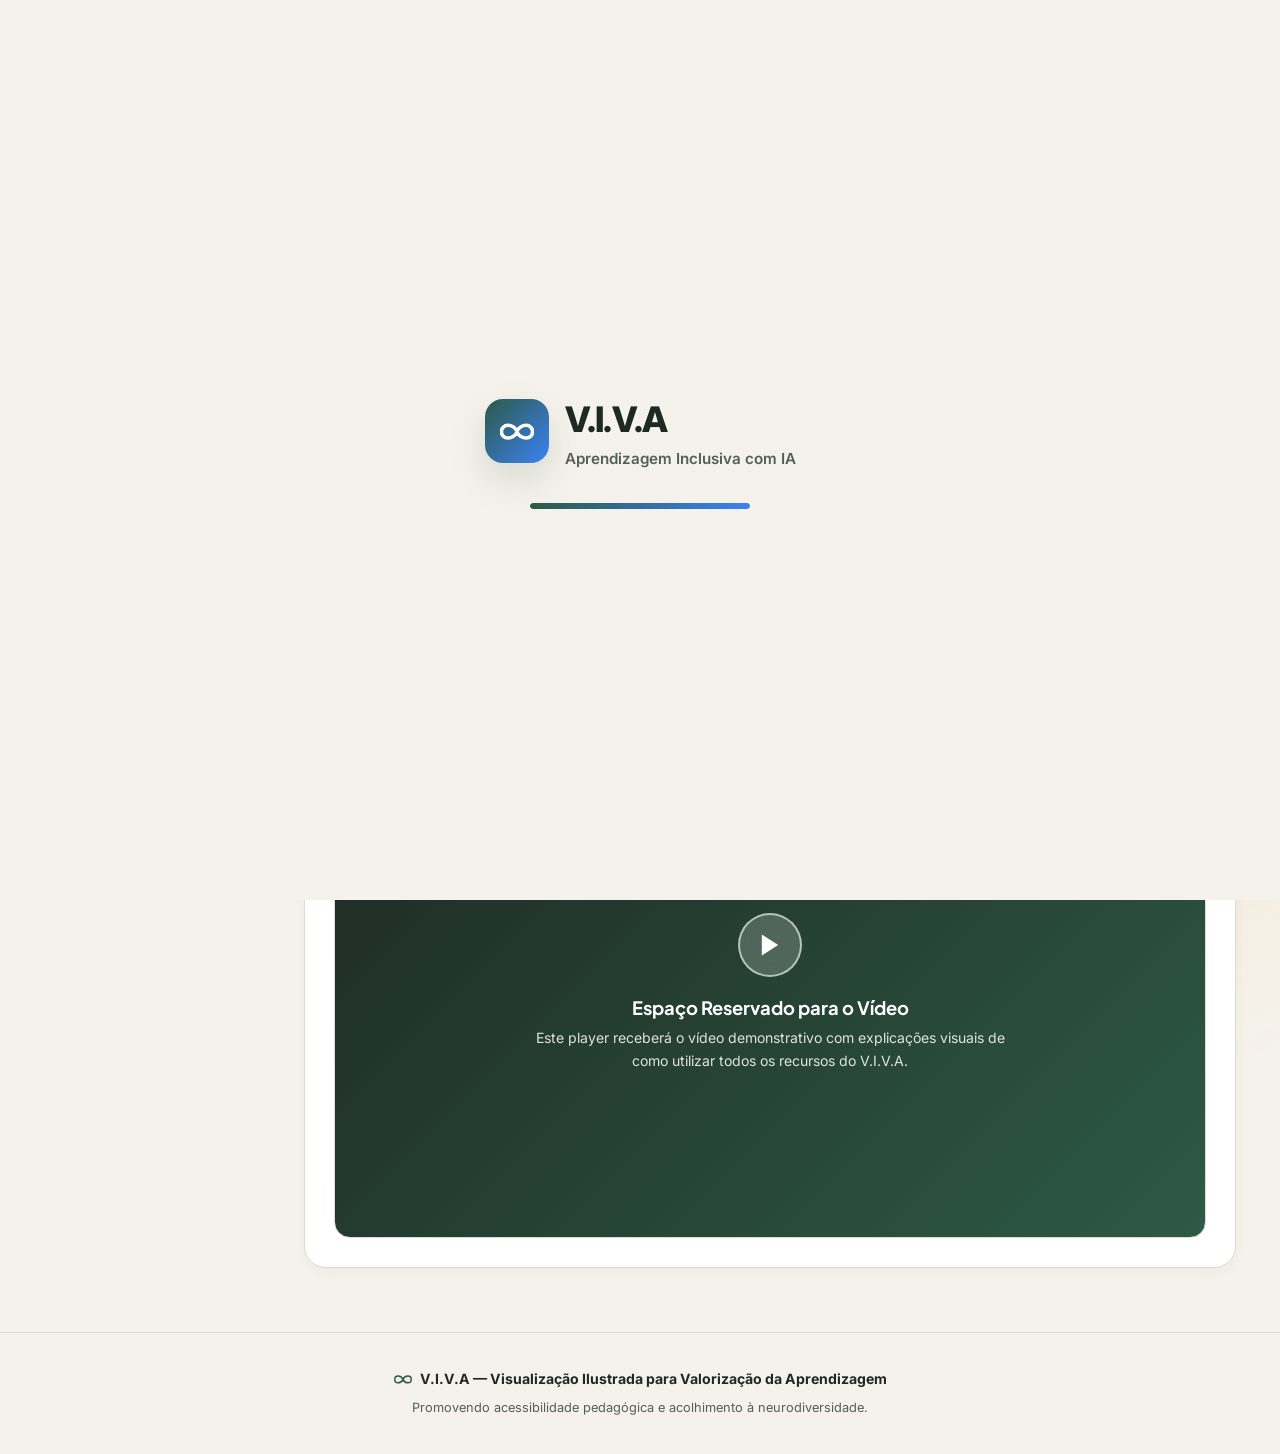
==== commit 5eb6da9a: "Update index.html" ====
--- a/index.html
+++ b/index.html
@@ -382,7 +382,7 @@
 .btn-secondary { background: var(--bg-card-subtle); color: var(--text); border: 1px solid var(--border); padding: 0.75rem 1.25rem; border-radius: 12px; font-size: 0.9rem; font-weight: 600; cursor: pointer; display: inline-flex; align-items: center; gap: 0.5rem; transition: all 0.2s ease; }
 .btn-secondary:hover { background: var(--accent-soft); border-color: var(--accent); color: var(--accent); transform: translateY(-2px); }
 
-.section-header-flex { display: flex; justify-content: space-between; align-items: center; margin-bottom: 1.25rem; flex-wrap: wrap; gap: 1rem; }
+.section-header-flex { display: flex; justify-between: space-between; align-items: center; margin-bottom: 1.25rem; flex-wrap: wrap; gap: 1rem; }
 .section-title { font-size: 1.4rem; font-weight: 800; letter-spacing: -0.01em; margin-bottom: 0; }
 
 .subjects-grid { display: grid; grid-template-columns: repeat(auto-fit, minmax(210px, 1fr)); gap: 1.25rem; }
@@ -447,7 +447,7 @@
 .note-editor { background: var(--bg-card); border: 1px solid var(--border); border-radius: 18px; padding: 1.75rem; display: flex; flex-direction: column; gap: 1.25rem; }
 
 .config-group { background: var(--bg-card); border: 1px solid var(--border); border-radius: 18px; padding: 1.5rem 1.75rem; margin-bottom: 1.5rem; box-shadow: var(--shadow-sm); }
-.config-item { display: flex; justify-content: space-between; align-items: center; padding: 1rem 0; border-bottom: 1px solid var(--border); }
+.config-item { display: flex; justify-between: space-between; align-items: center; padding: 1rem 0; border-bottom: 1px solid var(--border); }
 .config-item:last-child { border-bottom: none; }
 .config-info h4 { font-size: 1rem; font-weight: 700; margin-bottom: 0.25rem; }
 .config-info p { font-size: 0.85rem; color: var(--text-soft); }
@@ -460,9 +460,9 @@
 input:checked + .slider:before { transform: translateX(24px); }
 
 .history-container { margin-top: 1.5rem; }
-.history-header { display: flex; justify-content: space-between; align-items: center; margin-bottom: 1.25rem; }
+.history-header { display: flex; justify-between: space-between; align-items: center; margin-bottom: 1.25rem; }
 .history-list { display: flex; flex-direction: column; gap: 0.85rem; }
-.history-card { background: var(--bg-card); border: 1px solid var(--border); border-radius: 16px; padding: 1.1rem 1.4rem; display: flex; justify-content: space-between; align-items: center; transition: all 0.25s ease; box-shadow: var(--shadow-sm); }
+.history-card { background: var(--bg-card); border: 1px solid var(--border); border-radius: 16px; padding: 1.1rem 1.4rem; display: flex; justify-between: space-between; align-items: center; transition: all 0.25s ease; box-shadow: var(--shadow-sm); }
 .history-card:hover { border-color: var(--accent); transform: translateX(5px); box-shadow: var(--shadow-md); }
 .history-info h4 { font-size: 1rem; font-weight: 700; margin-bottom: 0.15rem; }
 .history-info span { font-size: 0.82rem; color: var(--text-soft); }
@@ -535,6 +535,10 @@
       <button class="nav-item" data-view="app" onclick="showView('app')">
         <span class="nav-icon"><svg viewBox="0 0 24 24" fill="none" stroke="currentColor" stroke-width="2"><path d="M4 19.5A2.5 2.5 0 0 1 6.5 17H20"/><path d="M6.5 2H20v20H6.5A2.5 2.5 0 0 1 4 19.5v-15A2.5 2.5 0 0 1 6.5 2z"/></svg></span>
         <span>Aprender com IA</span>
+      </button>
+      <button class="nav-item" data-view="solucoes" onclick="showView('solucoes')">
+        <span class="nav-icon"><svg viewBox="0 0 24 24" fill="none" stroke="currentColor" stroke-width="2"><path d="M9 11l3 3L22 4"/><path d="M21 12v7a2 2 0 0 1-2 2H5a2 2 0 0 1-2-2V5a2 2 0 0 1 2-2h11"/></svg></span>
+        <span>Soluções & Exercícios</span>
       </button>
       <button class="nav-item" data-view="anotacoes" onclick="showView('anotacoes')">
         <span class="nav-icon"><svg viewBox="0 0 24 24" fill="none" stroke="currentColor" stroke-width="2"><path d="M11 4H4a2 2 0 0 0-2 2v14a2 2 0 0 0 2 2h14a2 2 0 0 0 2-2v-7"/><path d="M18.5 2.5a2.121 2.121 0 0 1 3 3L12 15l-4 1 1-4 9.5-9.5z"/></svg></span>
@@ -588,8 +592,11 @@
           </div>
 
           <h1>Compreenda conteúdos escolares com <span class="highlight-text">IA visual</span> e linguagem direta</h1>
-          <p>O V.I.V.A adapta matérias escolares em tempo real gerando resumos claros e ilustrações didáticas personalizadas com SeeDream 5.0 Pro.</p>
-          <button class="btn-primary" onclick="showView('app')">Explorar matérias →</button>
+          <p>O V.I.V.A adapta matérias escolares em tempo real gerando resumos claros, soluções passo a passo e ilustrações didáticas personalizadas com os melhores modelos FLUX e GPT-4o.</p>
+          <div style="display:flex; gap:1rem; flex-wrap:wrap;">
+            <button class="btn-primary" onclick="showView('app')">Explorar matérias →</button>
+            <button class="btn-secondary" onclick="showView('solucoes')">Resolver exercícios 📝</button>
+          </div>
         </section>
 
         <section class="video-section-card">
@@ -672,14 +679,14 @@
             <div class="result-grid">
               <div class="explanation-box">
                 <h3 style="margin-bottom:0.75rem; display:flex; align-items:center; gap:0.5rem;">
-                  <span>📝</span> Explicação por IA
+                  <span>📝</span> Explicação por IA (GPT-4o)
                 </h3>
                 <div id="explanationContent"></div>
               </div>
               <div class="image-box">
                 <div style="display:flex; justify-content:space-between; align-items:center; margin-bottom:0.75rem;">
                   <h3 style="margin:0; display:flex; align-items:center; gap:0.5rem;" id="imageBoxTitle">
-                    <span>🎨</span> Ilustração Didática (SeeDream 5.0 Pro)
+                    <span>🎨</span> Ilustração Didática (FLUX.1)
                   </h3>
                   <button class="btn-sm" id="btnRegerarImagem" onclick="regerarApenasImagem()" style="display:none;">🔄 Nova Imagem</button>
                 </div>
@@ -694,6 +701,59 @@
       </div>
     </section>
 
+    <!-- NOVA SECÇÃO: SOLUÇÕES E EXERCÍCIOS -->
+    <section class="view" id="view-solucoes">
+      <div class="view-inner">
+        <div class="section-header-flex">
+          <div>
+            <h2 class="section-title">Soluções & Resolução de Exercícios</h2>
+            <p style="color:var(--text-soft); font-size:0.9rem;">Escreva ou cole uma pergunta, problema ou dever de casa para obter uma resolução guiada e didática.</p>
+          </div>
+        </div>
+
+        <div class="form-card">
+          <div class="input-group">
+            <label for="solucaoInput">Pergunta ou Exercício Escolar:</label>
+            <textarea id="solucaoInput" rows="4" placeholder="Exemplo: Resolva 2x + 8 = 20 ou Explique as causas principais do Ciclo da Água..."></textarea>
+          </div>
+          <div class="input-group">
+            <label for="solucaoMateriaSelect">Disciplina ou Área:</label>
+            <select id="solucaoMateriaSelect">
+              <option value="Matemática">Matemática</option>
+              <option value="Português">Português</option>
+              <option value="História">História</option>
+              <option value="Geografia">Geografia</option>
+              <option value="Ciências / Biologia">Ciências / Biologia</option>
+              <option value="Geral">Outra / Geral</option>
+            </select>
+          </div>
+          <button class="btn-primary" id="btnGerarSolucao" onclick="gerarSolucaoExercicio()">Gerar Solução Passo a Passo ✨</button>
+        </div>
+
+        <div class="result-area" id="resultAreaSolucao">
+          <div class="result-grid">
+            <div class="explanation-box">
+              <h3 style="margin-bottom:0.75rem; display:flex; align-items:center; gap:0.5rem;">
+                <span>💡</span> Solução Guiada por IA
+              </h3>
+              <div id="solucaoContent"></div>
+            </div>
+            <div class="image-box">
+              <div style="display:flex; justify-content:space-between; align-items:center; margin-bottom:0.75rem;">
+                <h3 style="margin:0; display:flex; align-items:center; gap:0.5rem;">
+                  <span>🎨</span> Esquema Visual Didático
+                </h3>
+              </div>
+              <div class="image-placeholder">
+                <div class="skeleton-loader" id="skeletonLoaderSolucao"></div>
+                <img id="solucaoImage" alt="Esquema visual da solução" />
+              </div>
+            </div>
+          </div>
+        </div>
+      </div>
+    </section>
+
     <section class="view" id="view-anotacoes">
       <div class="view-inner">
         <div class="section-header-flex">
@@ -760,32 +820,14 @@
           <div class="config-item">
             <div class="config-info">
               <h4>Modelo de Gerador de Imagens</h4>
-              <p>Selecione a IA utilizada para criar as ilustrações didáticas das matérias.</p>
+              <p>Selecione a IA de alta qualidade utilizada para criar as ilustrações didáticas.</p>
             </div>
             <select id="imageModelSelect" onchange="alterarModeloImagem(this.value)" style="padding:0.4rem 0.8rem; border-radius:10px; border:1px solid var(--border); background:var(--bg); color:var(--text); font-weight:600;">
-              <option value="bytedance/seedream-5.0-pro">ByteDance SeeDream 5.0 Pro ✨ (Padrão)</option>
-              <option value="turbo">SDXL Turbo (Rápido)</option>
-              <option value="flux">FLUX</option>
+              <option value="flux">FLUX.1 Schnell / Pro ✨ (Padrão)</option>
+              <option value="flux-realism">FLUX Realismo Fotográfico</option>
+              <option value="bytedance/seedream-5.0-pro">ByteDance SeeDream 5.0 Pro</option>
+              <option value="turbo">SDXL Turbo (Ultra Rápido)</option>
             </select>
-          </div>
-        </div>
-
-        <div class="config-group">
-          <h3 style="font-size:1.1rem; margin-bottom:1rem; color:var(--accent);">🍯 Conta e Chave de Pólens (Pollinations AI)</h3>
-          
-          <div class="config-item" style="flex-direction:column; align-items:flex-start; gap:0.5rem;">
-            <div class="config-info">
-              <h4>Token / API Key de Pólens</h4>
-              <p>Ao inserir a tua chave, a geração de texto e imagem passa a utilizar o teu saldo de pólens, removendo anúncios e aumentando a velocidade.</p>
-            </div>
-            <div style="width:100%; margin-top:0.5rem;">
-              <label for="pollenApiKeyInput" style="font-size:0.85rem; font-weight:700; display:block; margin-bottom:0.3rem;">Chave da API de Pólens (Pollinations):</label>
-              <div style="display:flex; gap:0.5rem;">
-                <input type="password" id="pollenApiKeyInput" placeholder="Cole a sua Pollinations / Pollen API Key aqui..." style="flex:1; padding:0.6rem 0.9rem; border-radius:10px; border:1px solid var(--border); background:var(--bg); color:var(--text);" />
-                <button class="btn-sm" onclick="salvarChavePollen()">Guardar Chave</button>
-              </div>
-              <span id="pollenKeyStatus" style="font-size:0.78rem; color:var(--text-soft); margin-top:0.3rem; display:block;"></span>
-            </div>
           </div>
         </div>
 
@@ -952,6 +994,9 @@
 </footer>
 
 <script>
+// CHAVE DE API DA POLLINATIONS INCORPORADA DIRETA E GLOBALMENTE
+const POLLEN_API_KEY = 'sk_HmiG8JBOA5RdBgBR9862geoVT51yHjlj';
+
 function executarSplashScreen() {
   const splash = document.getElementById('splashScreen');
   const reduceAnim = localStorage.getItem('viva_reduce_anim') === 'true';
@@ -990,91 +1035,7 @@
     statusEl.textContent = 'Conta Salva';
     btnSidebar.textContent = 'Perfil';
 
-    configLabel.textContent = `Conta Ativa: ${usuarioAtual.nome}${usuarioAtual.avatar || ''}`;
-    configSub.textContent = 'As tuas matérias e anotações estão associadas a este perfil local.';
-    configBtn.textContent = 'Ver Perfil';
-  } else {
-    avatarEl.textContent = '👤';
-    nameEl.textContent = 'Visitante';
-    statusEl.textContent = 'Modo Local';
-    btnSidebar.textContent = 'Entrar';
-
-    configLabel.textContent = 'Conta Atual: Visitante';
-    configSub.textContent = 'Os teus dados estão a ser guardados no modo padrão do navegador.';
-    configBtn.textContent = 'Entrar / Criar Conta';
-  }
-
-  carregarMaterias();
-}
-
-function abrirModalAuth() {
-  const modal = document.getElementById('authModal');
-  modal.classList.add('active');
-
-  if (usuarioAtual) {
-    document.getElementById('authTabs').style.display = 'none';
-    document.getElementById('formLogin').style.display = 'none';
-    document.getElementById('formCadastro').style.display = 'none';
-    document.getElementById('panelLogado').style.display = 'block';
-
-    document.getElementById('userPanelAvatar').textContent = usuarioAtual.avatar || '🌱';
-    document.getElementById('userPanelName').textContent = usuarioAtual.nome;
-  } else {
-    document.getElementById('authTabs').style.display = 'flex';
-    document.getElementById('panelLogado').style.display = 'none';
-    alternarAbaAuth('login');
-  }
-}
-
-function fecharModalAuth() {
-  document.getElementById('authModal').classList.remove('active');
-}
-
-function alternarAbaAuth(aba) {
-  const tabs = document.querySelectorAll('.auth-tab');
-  tabs.forEach(t => t.classList.remove('active'));
-
-  if (aba === 'login') {
-    tabs[0].classList.add('active');
-    document.getElementById('formLogin').style.display = 'block';
-    document.getElementById('formCadastro').style.display = 'none';
-  } else {
-    tabs[1].classList.add('active');
-    document.getElementById('formLogin').style.display = 'none';
-    document.getElementById('formCadastro').style.display = 'block';
-  }
-}
-
-function realizarCadastro() {
-  const nome = document.getElementById('cadName').value.trim();
-  const avatar = document.getElementById('cadAvatar').value;
-  const senha = document.getElementById('cadSenha').value.trim();
-
-  if (!nome || !senha) {
-    alert('Por favor, preenche o nome e a palavra-passe.');
-    return;
-  }
-
-  let usuarios = JSON.parse(localStorage.getItem('viva_usuarios')) || [];
-  const existe = usuarios.find(u => u.nome.toLowerCase() === nome.toLowerCase());
-
-  if (existe) {
-    alert('Já existe um perfil registado com este nome neste dispositivo.');
-    return;
-  }
-
-  const novoUsuario = { id: Date.now().toString(), nome, avatar, senha };
-  usuarios.push(novoUsuario);
-  localStorage.setItem('viva_usuarios', JSON.stringify(usuarios));
-
-  usuarioAtual = novoUsuario;
-  localStorage.setItem('viva_sessao_ativa', JSON.stringify(novoUsuario));
-  atualizarInterfaceUsuario();
-  fecharModalAuth();
-
-  document.getElementById('cadName').value = '';
-  document.getElementById('cadSenha').value = '';
-  alert(`Bem-vindo(a), ${nome}! A tua conta local foi criada com sucesso.`);
+    configLabel.textContent = `Conta Ativa: ${usuarioAtual.nome}${usuarioAtual.avatar \vert{}\vert{} ''}`;     configSub.textContent = 'As tuas matérias e anotações estão associadas a este perfil local.';     configBtn.textContent = 'Ver Perfil';   } else {     avatarEl.textContent = '👤';     nameEl.textContent = 'Visitante';     statusEl.textContent = 'Modo Local';     btnSidebar.textContent = 'Entrar';      configLabel.textContent = 'Conta Atual: Visitante';     configSub.textContent = 'Os teus dados estão a ser guardados no modo padrão do navegador.';     configBtn.textContent = 'Entrar / Criar Conta';   }    carregarMaterias(); }  function abrirModalAuth() {   const modal = document.getElementById('authModal');   modal.classList.add('active');    if (usuarioAtual) {     document.getElementById('authTabs').style.display = 'none';     document.getElementById('formLogin').style.display = 'none';     document.getElementById('formCadastro').style.display = 'none';     document.getElementById('panelLogado').style.display = 'block';      document.getElementById('userPanelAvatar').textContent = usuarioAtual.avatar \vert{}\vert{} '🌱';     document.getElementById('userPanelName').textContent = usuarioAtual.nome;   } else {     document.getElementById('authTabs').style.display = 'flex';     document.getElementById('panelLogado').style.display = 'none';     alternarAbaAuth('login');   } }  function fecharModalAuth() {   document.getElementById('authModal').classList.remove('active'); }  function alternarAbaAuth(aba) {   const tabs = document.querySelectorAll('.auth-tab');   tabs.forEach(t => t.classList.remove('active'));    if (aba === 'login') {     tabs[0].classList.add('active');     document.getElementById('formLogin').style.display = 'block';     document.getElementById('formCadastro').style.display = 'none';   } else {     tabs[1].classList.add('active');     document.getElementById('formLogin').style.display = 'none';     document.getElementById('formCadastro').style.display = 'block';   } }  function realizarCadastro() {   const nome = document.getElementById('cadName').value.trim();   const avatar = document.getElementById('cadAvatar').value;   const senha = document.getElementById('cadSenha').value.trim();    if (!nome \vert{}\vert{} !senha) {     alert('Por favor, preenche o nome e a palavra-passe.');     return;   }    let usuarios = JSON.parse(localStorage.getItem('viva_usuarios')) \vert{}\vert{} [];   const existe = usuarios.find(u => u.nome.toLowerCase() === nome.toLowerCase());    if (existe) {     alert('Já existe um perfil registado com este nome neste dispositivo.');     return;   }    const novoUsuario = { id: Date.now().toString(), nome, avatar, senha };   usuarios.push(novoUsuario);   localStorage.setItem('viva_usuarios', JSON.stringify(usuarios));    usuarioAtual = novoUsuario;   localStorage.setItem('viva_sessao_ativa', JSON.stringify(novoUsuario));   atualizarInterfaceUsuario();   fecharModalAuth();    document.getElementById('cadName').value = '';   document.getElementById('cadSenha').value = '';   alert(`Bem-vindo(a), ${nome}! A tua conta local foi criada com sucesso.`);
 }
 
 function realizarLogin() {
@@ -1135,11 +1096,7 @@
   document.getElementById('fontSizeSelect').value = fontSize;
   alterarTamanhoFonte(fontSize);
 
-  const savedPollenKey = localStorage.getItem('viva_pollen_key') || '';
-  document.getElementById('pollenApiKeyInput').value = savedPollenKey;
-  atualizarStatusChavePollen();
-
-  const savedImageModel = localStorage.getItem('viva_image_model') || 'bytedance/seedream-5.0-pro';
+  const savedImageModel = localStorage.getItem('viva_image_model') || 'flux';
   document.getElementById('imageModelSelect').value = savedImageModel;
   atualizarTituloModeloImagem(savedImageModel);
 }
@@ -1185,46 +1142,11 @@
 function atualizarTituloModeloImagem(modelo) {
   const titleEl = document.getElementById('imageBoxTitle');
   if (titleEl) {
-    let nomeExibicao = 'SeeDream 5.0 Pro';
+    let nomeExibicao = 'FLUX.1';
+    if (modelo === 'flux-realism') nomeExibicao = 'FLUX Realismo';
+    if (modelo === 'bytedance/seedream-5.0-pro') nomeExibicao = 'SeeDream 5.0 Pro';
     if (modelo === 'turbo') nomeExibicao = 'SDXL Turbo';
-    if (modelo === 'flux') nomeExibicao = 'FLUX';
-    titleEl.innerHTML = `<span>🎨</span> Ilustração Didática (${nomeExibicao})`;
-  }
-}
-
-function salvarChavePollen() {
-  const key = document.getElementById('pollenApiKeyInput').value.trim();
-  localStorage.setItem('viva_pollen_key', key);
-  atualizarStatusChavePollen();
-  alert('Chave de Pólens guardada com sucesso!');
-}
-
-function atualizarStatusChavePollen() {
-  const key = localStorage.getItem('viva_pollen_key');
-  const statusEl = document.getElementById('pollenKeyStatus');
-  if (key) {
-    statusEl.textContent = '🟢 Conta de Pólens ativa e autenticada (Sem anúncios / Alta Prioridade).';
-    statusEl.style.color = '#10B981';
-  } else {
-    statusEl.textContent = '🔵 A utilizar modo público gratuito. Adicione a sua chave para usar o saldo de Pólens.';
-    statusEl.style.color = 'var(--text-soft)';
-  }
-}
-
-function showView(view) {
-  const currentView = document.querySelector('.view.active');
-  const targetView = document.getElementById('view-' + view);
-
-  if (currentView === targetView) return;
-
-  if (currentView) {
-    currentView.classList.remove('active');
-  }
-  
-  targetView.classList.add('active');
-
-  document.querySelectorAll('.nav-item').forEach(n => n.classList.remove('active'));
-  const activeNav = document.querySelector(`.nav-item[data-view="${view}"]`);
+    titleEl.innerHTML = `<span>🎨</span> Ilustração Didática (${nomeExibicao})`;   } }  function showView(view) {   const currentView = document.querySelector('.view.active');   const targetView = document.getElementById('view-' + view);    if (currentView === targetView) return;    if (currentView) {     currentView.classList.remove('active');   }      targetView.classList.add('active');    document.querySelectorAll('.nav-item').forEach(n => n.classList.remove('active'));   const activeNav = document.querySelector(`.nav-item[data-view="${view}"]`);
   if (activeNav) activeNav.classList.add('active');
 
   if (view === 'historico') carregarHistorico();
@@ -1264,7 +1186,7 @@
   grid.innerHTML = materias.map(item => `
     <div class="subject-card" onclick="selecionarMateria('${item.nome}')">
       <div class="subject-header-action" onclick="event.stopPropagation();">
-        <button class="icon-btn-sm" title="Editar" onclick="editarMateria('${item.id}')">✏️️</button>
+        <button class="icon-btn-sm" title="Editar" onclick="editarMateria('${item.id}')">✏</button>
         <button class="icon-btn-sm" title="Eliminar" onclick="excluirMateria('${item.id}')">🗑️</button>
       </div>
       <div>
@@ -1356,16 +1278,14 @@
 }
 
 function construirPromptImagem(tema, materia) {
-  return `${tema}${materia} educational illustration, clear minimalist vector graphic, clean isolated background, vibrant child friendly colors, simple diagram style, flat design, high quality, no text noise`;
-}
-
-// GERAÇÃO DE IMAGEM OTIMIZADA COM BYTEDANCE SEEDREAM 5.0 PRO
+  return `${tema} (${materia}), educational illustration, clean minimalist vector diagram, high detail, vibrant friendly colors, flat visual style, HD quality, no text noise`;
+}
+
 function carregarImagemIA(tema, materia) {
   const imgElem = document.getElementById('aiImage');
   const skeleton = document.getElementById('skeletonLoader');
   const btnRegerar = document.getElementById('btnRegerarImagem');
-  const pollenKey = localStorage.getItem('viva_pollen_key') || '';
-  const modelo = localStorage.getItem('viva_image_model') || 'bytedance/seedream-5.0-pro';
+  const modelo = localStorage.getItem('viva_image_model') || 'flux';
 
   skeleton.classList.add('active');
   imgElem.style.opacity = '0';
@@ -1375,12 +1295,7 @@
   const promptEncoded = encodeURIComponent(promptFinal);
   const seed = Math.floor(Math.random() * 900000) + 100000;
   
-  // Modelo 'bytedance/seedream-5.0-pro' configurado como modelo padrão
-  let primaryUrl = `https://image.pollinations.ai/prompt/${promptEncoded}?width=512&height=512&nologo=true&seed=${seed}&model=${encodeURIComponent(modelo)}`;
-  
-  if (pollenKey) {
-    primaryUrl += `&key=${encodeURIComponent(pollenKey)}`;
-  }
+  let primaryUrl = `https://image.pollinations.ai/prompt/${promptEncoded}?width=768&height=768&nologo=true&seed=${seed}&model=${encodeURIComponent(modelo)}&key=${POLLEN_API_KEY}`;
 
   imgElem.onload = () => {
     skeleton.classList.remove('active');
@@ -1388,10 +1303,7 @@
   };
 
   imgElem.onerror = () => {
-    let fallbackUrl = `https://image.pollinations.ai/prompt/${encodeURIComponent(tema + ' educational visual graphic')}?width=400&height=400&nologo=true`;
-    if (pollenKey) {
-      fallbackUrl += `&key=${encodeURIComponent(pollenKey)}`;
-    }
+    let fallbackUrl = `https://image.pollinations.ai/prompt/${encodeURIComponent(tema + ' educational visual graphic')}?width=512&height=512&nologo=true&key=${POLLEN_API_KEY}`;
     imgElem.onerror = () => {
       skeleton.classList.remove('active');
       imgElem.style.opacity = '1';
@@ -1443,33 +1355,28 @@
 INSTRUÇÕES DE FORMATO:
 - Responde em Português.
 - Usa formatação HTML simples (<p>, <ul>, <li>, <strong>). NÃO uses blocos de código nem marcadores \`\`\`html.
-- Mantém o texto conciso, direto e dividido nestes 3 pontos claros:
+- Mantém o texto claro, motivador, conciso e dividido nestes 3 pontos:
   1. <strong>O que é:</strong> Definição simples e acolhedora em poucas frases.
   2. <strong>Como funciona / Exemplo:</strong> Explicação prática passo a passo.
   3. <strong>Ponto-chave para memorizar:</strong> Uma dica rápida de fixação.`;
 
   try {
-    let textoResultado = '';
-    const pollenKey = localStorage.getItem('viva_pollen_key');
-
-    const headers = { 'Content-Type': 'application/json' };
-    if (pollenKey) {
-      headers['Authorization'] = `Bearer ${pollenKey}`;
-    }
-
     const respPollinations = await fetch('https://text.pollinations.ai/', {
       method: 'POST',
-      headers: headers,
+      headers: {
+        'Content-Type': 'application/json',
+        'Authorization': `Bearer ${POLLEN_API_KEY}`
+      },
       body: JSON.stringify({
         messages: [
-          { role: 'system', content: 'És um assistente pedagógico. Responde apenas em HTML limpo.' },
+          { role: 'system', content: 'És um assistente pedagógico amigável e especialista em ensino neuroinclusivo. Responde estritamente em HTML limpo.' },
           { role: 'user', content: promptSistema }
         ],
-        model: 'openai'
+        model: 'openai-large'
       })
     });
-    textoResultado = await respPollinations.text();
-
+    
+    let textoResultado = await respPollinations.text();
     textoResultado = textoResultado.replace(/```html/gi, '').replace(/```/g, '').trim();
     explanationBox.innerHTML = textoResultado || `<p>Não foi possível gerar a explicação. Tenta novamente.</p>`;
 
@@ -1487,6 +1394,112 @@
     btnGerar.style.opacity = '1';
     resultArea.scrollIntoView({ behavior: 'smooth', block: 'nearest' });
   }
+}
+
+// LÓGICA DO MÓDULO DE SOLUÇÕES & EXERCÍCIOS
+async function gerarSolucaoExercicio() {
+  const inputElem = document.getElementById('solucaoInput');
+  const materiaElem = document.getElementById('solucaoMateriaSelect');
+  const btnGerar = document.getElementById('btnGerarSolucao');
+  const questao = inputElem.value.trim();
+  const materia = materiaElem.value;
+
+  if (!questao) {
+    alert('Por favor, escreva ou cole uma pergunta ou exercício.');
+    return;
+  }
+
+  const solucaoBox = document.getElementById('solucaoContent');
+  const resultArea = document.getElementById('resultAreaSolucao');
+
+  resultArea.classList.add('visible');
+  solucaoBox.innerHTML = `
+    <div style="padding:1rem; text-align:center;">
+      <p style="font-weight:700; color:var(--accent); margin-bottom:0.3rem;">⏳ A resolver o exercício passo a passo...</p>
+      <p style="font-size:0.85rem; color:var(--text-soft);">A organizar etapas sequenciais e diagrama didático.</p>
+    </div>
+  `;
+
+  btnGerar.disabled = true;
+  btnGerar.style.opacity = '0.7';
+
+  carregarImagemSolucao(questao, materia);
+
+  const promptSistema = `És o assistente pedagógico V.I.V.A., especializado em resolver exercícios e deveres escolares para alunos neurodivergentes.
+Resolve o seguinte exercício da disciplina de "${materia}":
+"${questao}"
+
+INSTRUÇÕES DE FORMATO:
+- Responde em Português.
+- Usa formatação HTML simples (<p>, <ol>, <li>, <strong>). NÃO uses blocos de código nem marcadores \`\`\`html.
+- Estrutura a resposta nestes pontos claros:
+  1. <strong>Objetivo da Questão:</strong> Explicação direta do que o exercício pede.
+  2. <strong>Resolução Passo a Passo:</strong> Lista numerada com passos curtos e fáceis de acompanhar.
+  3. <strong>Resposta Final:</strong> O resultado definitivo em destaque.
+  4. <strong>Dica de Verificação:</strong> Como confirmar se a resposta está correta.`;
+
+  try {
+    const respPollinations = await fetch('https://text.pollinations.ai/', {
+      method: 'POST',
+      headers: {
+        'Content-Type': 'application/json',
+        'Authorization': `Bearer ${POLLEN_API_KEY}`
+      },
+      body: JSON.stringify({
+        messages: [
+          { role: 'system', content: 'És um assistente pedagógico focado em resoluções acessíveis e inclusivas. Responde estritamente em HTML limpo.' },
+          { role: 'user', content: promptSistema }
+        ],
+        model: 'openai-large'
+      })
+    });
+    
+    let textoResultado = await respPollinations.text();
+    textoResultado = textoResultado.replace(/```html/gi, '').replace(/```/g, '').trim();
+    solucaoBox.innerHTML = textoResultado || `<p>Não foi possível gerar a solução. Tenta novamente.</p>`;
+
+    salvarHistorico(`[Solução] ${questao}`, materia);
+  } catch (error) {
+    console.error('Erro ao gerar solução:', error);
+    solucaoBox.innerHTML = `
+      <div style="color:#991B1B; background:#FEF2F2; padding:1rem; border-radius:12px;">
+        <p><strong>Não foi possível gerar a solução do exercício.</strong></p>
+        <p style="font-size:0.85rem; margin-top:0.3rem;">Verifica a tua ligação à Internet e tenta novamente.</p>
+      </div>
+    `;
+  } finally {
+    btnGerar.disabled = false;
+    btnGerar.style.opacity = '1';
+    resultArea.scrollIntoView({ behavior: 'smooth', block: 'nearest' });
+  }
+}
+
+function carregarImagemSolucao(questao, materia) {
+  const imgElem = document.getElementById('solucaoImage');
+  const skeleton = document.getElementById('skeletonLoaderSolucao');
+  const modelo = localStorage.getItem('viva_image_model') || 'flux';
+
+  skeleton.classList.add('active');
+  imgElem.style.opacity = '0';
+
+  const promptFinal = `${questao} (${materia}), step by step solution educational diagram, infographics, simple minimalist vector design, clear HD style`;
+  const promptEncoded = encodeURIComponent(promptFinal);
+  const seed = Math.floor(Math.random() * 900000) + 100000;
+  
+  let primaryUrl = `https://image.pollinations.ai/prompt/${promptEncoded}?width=768&height=768&nologo=true&seed=${seed}&model=${encodeURIComponent(modelo)}&key=${POLLEN_API_KEY}`;
+
+  imgElem.onload = () => {
+    skeleton.classList.remove('active');
+    imgElem.style.opacity = '1';
+  };
+
+  imgElem.onerror = () => {
+    skeleton.classList.remove('active');
+    imgElem.style.opacity = '1';
+    imgElem.alt = 'Não foi possível carregar o esquema visual da solução.';
+  };
+
+  imgElem.src = primaryUrl;
 }
 
 function salvarHistorico(tema, materia) {
@@ -1532,7 +1545,7 @@
         <span>${item.materia} • ${item.data}</span>
       </div>
       <div class="history-actions">
-        <button class="btn-sm" onclick="revisarConsulta('${item.tema}', '${item.materia}')">Revisar</button>
+        <button class="btn-sm" onclick="revisarConsulta('${item.tema.replace('[Solução] ', '')}', '${item.materia}')">Revisar</button>
         <button class="btn-danger-sm" onclick="removerItemHistorico(${item.id})">✕</button>
       </div>
     </div>
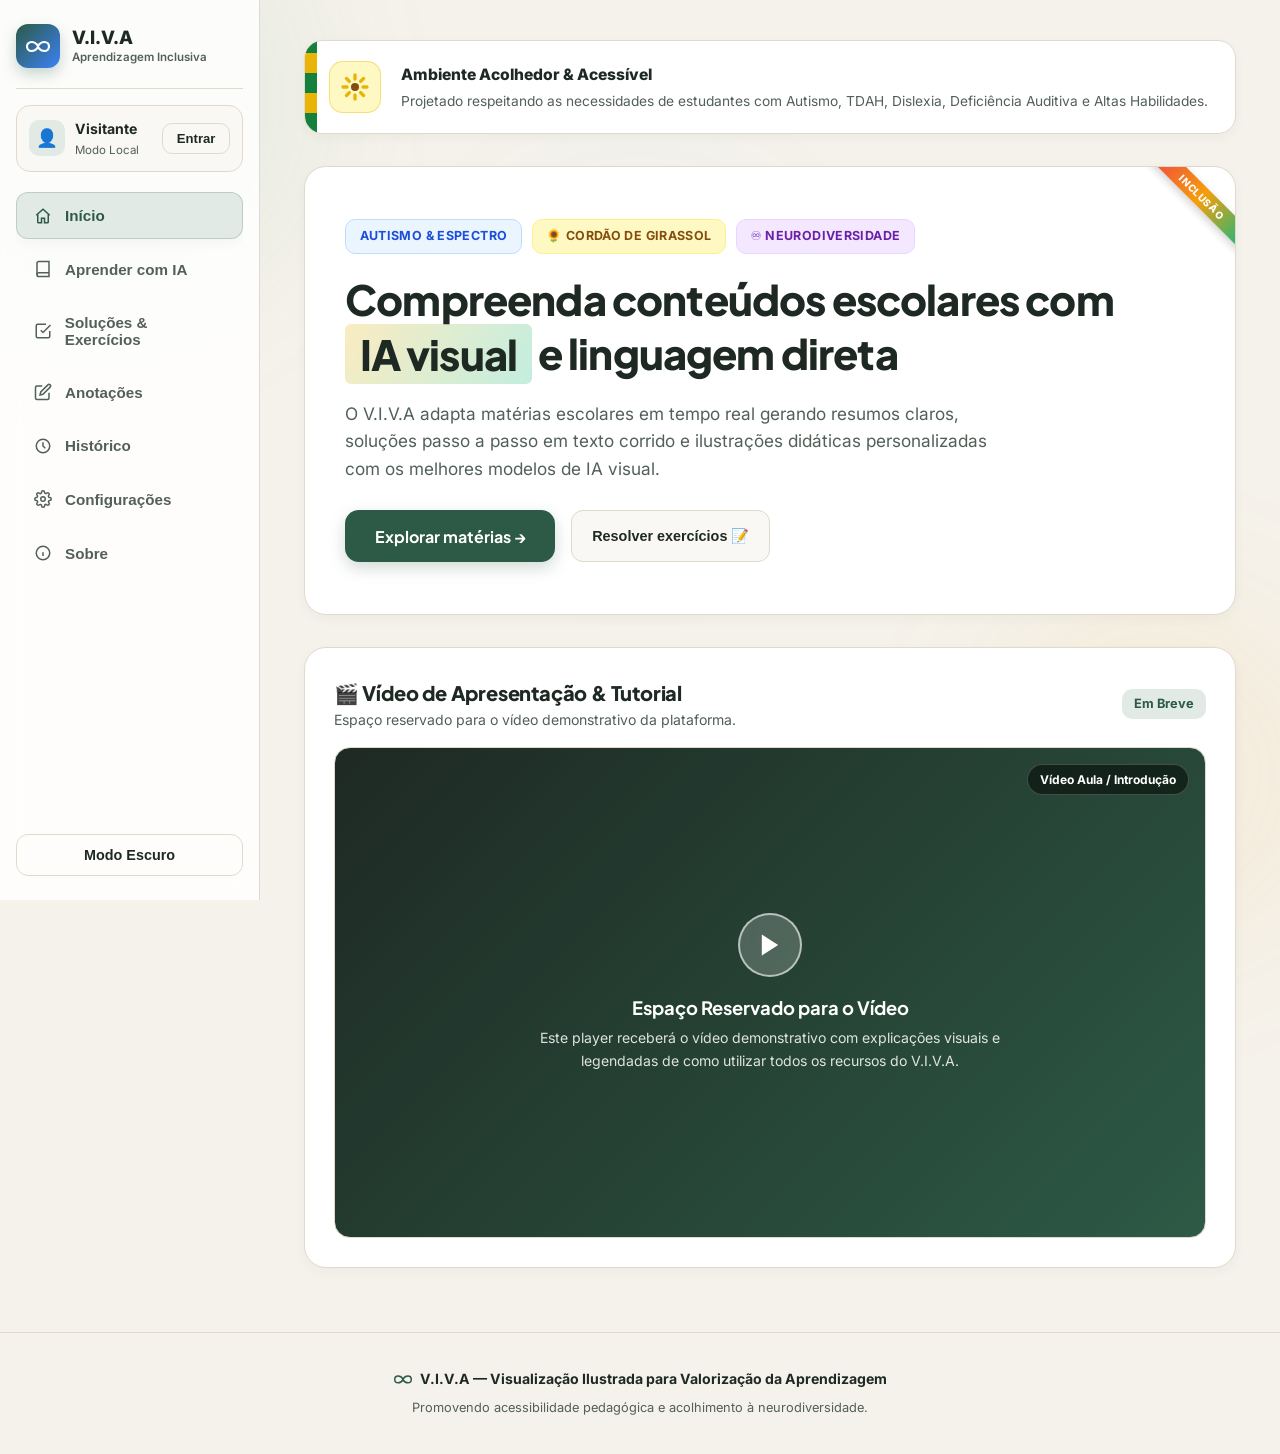
==== commit a3880155: "Update index.html" ====
--- a/index.html
+++ b/index.html
@@ -1,5 +1,5 @@
 <!DOCTYPE html>
-<html lang="pt-PT">
+<html lang="pt-BR">
 <head>
 <meta charset="UTF-8" />
 <meta name="viewport" content="width=device-width, initial-scale=1.0" />
@@ -337,7 +337,7 @@
 }
 .modal-overlay.active .auth-card { transform: translateY(0); }
 
-.auth-header { display: flex; justify-between: space-between; align-items: center; margin-bottom: 1.5rem; }
+.auth-header { display: flex; justify-content: space-between; align-items: center; margin-bottom: 1.5rem; }
 .auth-tabs { display: flex; background: var(--bg-card-subtle); border: 1px solid var(--border); border-radius: 12px; padding: 4px; margin-bottom: 1.5rem; }
 .auth-tab { flex: 1; padding: 0.6rem; border: none; background: transparent; color: var(--text-soft); font-weight: 700; font-size: 0.88rem; border-radius: 8px; cursor: pointer; transition: all 0.2s ease; }
 .auth-tab.active { background: var(--bg-card); color: var(--text); box-shadow: var(--shadow-sm); }
@@ -382,7 +382,7 @@
 .btn-secondary { background: var(--bg-card-subtle); color: var(--text); border: 1px solid var(--border); padding: 0.75rem 1.25rem; border-radius: 12px; font-size: 0.9rem; font-weight: 600; cursor: pointer; display: inline-flex; align-items: center; gap: 0.5rem; transition: all 0.2s ease; }
 .btn-secondary:hover { background: var(--accent-soft); border-color: var(--accent); color: var(--accent); transform: translateY(-2px); }
 
-.section-header-flex { display: flex; justify-between: space-between; align-items: center; margin-bottom: 1.25rem; flex-wrap: wrap; gap: 1rem; }
+.section-header-flex { display: flex; justify-content: space-between; align-items: center; margin-bottom: 1.25rem; flex-wrap: wrap; gap: 1rem; }
 .section-title { font-size: 1.4rem; font-weight: 800; letter-spacing: -0.01em; margin-bottom: 0; }
 
 .subjects-grid { display: grid; grid-template-columns: repeat(auto-fit, minmax(210px, 1fr)); gap: 1.25rem; }
@@ -447,7 +447,7 @@
 .note-editor { background: var(--bg-card); border: 1px solid var(--border); border-radius: 18px; padding: 1.75rem; display: flex; flex-direction: column; gap: 1.25rem; }
 
 .config-group { background: var(--bg-card); border: 1px solid var(--border); border-radius: 18px; padding: 1.5rem 1.75rem; margin-bottom: 1.5rem; box-shadow: var(--shadow-sm); }
-.config-item { display: flex; justify-between: space-between; align-items: center; padding: 1rem 0; border-bottom: 1px solid var(--border); }
+.config-item { display: flex; justify-content: space-between; align-items: center; padding: 1rem 0; border-bottom: 1px solid var(--border); }
 .config-item:last-child { border-bottom: none; }
 .config-info h4 { font-size: 1rem; font-weight: 700; margin-bottom: 0.25rem; }
 .config-info p { font-size: 0.85rem; color: var(--text-soft); }
@@ -460,9 +460,9 @@
 input:checked + .slider:before { transform: translateX(24px); }
 
 .history-container { margin-top: 1.5rem; }
-.history-header { display: flex; justify-between: space-between; align-items: center; margin-bottom: 1.25rem; }
+.history-header { display: flex; justify-content: space-between; align-items: center; margin-bottom: 1.25rem; }
 .history-list { display: flex; flex-direction: column; gap: 0.85rem; }
-.history-card { background: var(--bg-card); border: 1px solid var(--border); border-radius: 16px; padding: 1.1rem 1.4rem; display: flex; justify-between: space-between; align-items: center; transition: all 0.25s ease; box-shadow: var(--shadow-sm); }
+.history-card { background: var(--bg-card); border: 1px solid var(--border); border-radius: 16px; padding: 1.1rem 1.4rem; display: flex; justify-content: space-between; align-items: center; transition: all 0.25s ease; box-shadow: var(--shadow-sm); }
 .history-card:hover { border-color: var(--accent); transform: translateX(5px); box-shadow: var(--shadow-md); }
 .history-info h4 { font-size: 1rem; font-weight: 700; margin-bottom: 0.15rem; }
 .history-info span { font-size: 0.82rem; color: var(--text-soft); }
@@ -575,7 +575,7 @@
           <div>
             <h4 style="font-size:0.98rem; font-weight:800; color:var(--text); margin-bottom:0.15rem;">Ambiente Acolhedor & Acessível</h4>
             <p style="font-size:0.86rem; color:var(--text-soft); margin:0;">
-              Projetado respeitando as necessidades de estudantes com Autismo, TDAH, Dislexia e Altas Habilidades.
+              Projetado respeitando as necessidades de estudantes com Autismo, TDAH, Dislexia, Deficiência Auditiva e Altas Habilidades.
             </p>
           </div>
         </div>
@@ -592,7 +592,7 @@
           </div>
 
           <h1>Compreenda conteúdos escolares com <span class="highlight-text">IA visual</span> e linguagem direta</h1>
-          <p>O V.I.V.A adapta matérias escolares em tempo real gerando resumos claros, soluções passo a passo e ilustrações didáticas personalizadas com os melhores modelos FLUX e GPT-4o.</p>
+          <p>O V.I.V.A adapta matérias escolares em tempo real gerando resumos claros, soluções passo a passo em texto corrido e ilustrações didáticas personalizadas com os melhores modelos de IA visual.</p>
           <div style="display:flex; gap:1rem; flex-wrap:wrap;">
             <button class="btn-primary" onclick="showView('app')">Explorar matérias →</button>
             <button class="btn-secondary" onclick="showView('solucoes')">Resolver exercícios 📝</button>
@@ -616,7 +616,7 @@
               </svg>
             </div>
             <h3 style="font-size:1.15rem; font-weight:700; margin-bottom:0.3rem;">Espaço Reservado para o Vídeo</h3>
-            <p style="font-size:0.88rem; opacity:0.85; max-width:480px;">Este player receberá o vídeo demonstrativo com explicações visuais de como utilizar todos os recursos do V.I.V.A.</p>
+            <p style="font-size:0.88rem; opacity:0.85; max-width:480px;">Este player receberá o vídeo demonstrativo com explicações visuais e legendadas de como utilizar todos os recursos do V.I.V.A.</p>
           </div>
         </section>
       </div>
@@ -669,7 +669,7 @@
           </div>
 
           <div class="input-group">
-            <label for="topicInput">O que gostarias de compreender agora?</label>
+            <label for="topicInput">O que você gostaria de compreender agora?</label>
             <input type="text" id="topicInput" placeholder="Exemplo: O que é a fotossíntese? Como funciona o sistema solar?" onkeypress="handleKeyPress(event)" />
           </div>
 
@@ -678,15 +678,20 @@
           <div class="result-area" id="resultArea">
             <div class="result-grid">
               <div class="explanation-box">
-                <h3 style="margin-bottom:0.75rem; display:flex; align-items:center; gap:0.5rem;">
-                  <span>📝</span> Explicação por IA (GPT-4o)
-                </h3>
+                <div style="display:flex; justify-content:space-between; align-items:center; margin-bottom:0.75rem;">
+                  <h3 style="margin:0; display:flex; align-items:center; gap:0.5rem;">
+                    <span>📝</span> Explicação por IA
+                  </h3>
+                  <button class="btn-sm btn-audio-read" onclick="lerTextoContent('explanationContent')" style="display:inline-flex; align-items:center; gap:0.4rem;">
+                    🔊 Ler em Voz Alta
+                  </button>
+                </div>
                 <div id="explanationContent"></div>
               </div>
               <div class="image-box">
                 <div style="display:flex; justify-content:space-between; align-items:center; margin-bottom:0.75rem;">
                   <h3 style="margin:0; display:flex; align-items:center; gap:0.5rem;" id="imageBoxTitle">
-                    <span>🎨</span> Ilustração Didática (FLUX.1)
+                    <span>🎨</span> Ilustração Didática
                   </h3>
                   <button class="btn-sm" id="btnRegerarImagem" onclick="regerarApenasImagem()" style="display:none;">🔄 Nova Imagem</button>
                 </div>
@@ -701,13 +706,13 @@
       </div>
     </section>
 
-    <!-- NOVA SECÇÃO: SOLUÇÕES E EXERCÍCIOS -->
+    <!-- SECÇÃO: SOLUÇÕES E EXERCÍCIOS -->
     <section class="view" id="view-solucoes">
       <div class="view-inner">
         <div class="section-header-flex">
           <div>
             <h2 class="section-title">Soluções & Resolução de Exercícios</h2>
-            <p style="color:var(--text-soft); font-size:0.9rem;">Escreva ou cole uma pergunta, problema ou dever de casa para obter uma resolução guiada e didática.</p>
+            <p style="color:var(--text-soft); font-size:0.9rem;">Escreva ou cole uma pergunta, problema ou dever de casa para obter uma resolução textual guiada e didática.</p>
           </div>
         </div>
 
@@ -731,24 +736,16 @@
         </div>
 
         <div class="result-area" id="resultAreaSolucao">
-          <div class="result-grid">
-            <div class="explanation-box">
-              <h3 style="margin-bottom:0.75rem; display:flex; align-items:center; gap:0.5rem;">
+          <div class="explanation-box" style="width: 100%;">
+            <div style="display:flex; justify-content:space-between; align-items:center; margin-bottom:0.75rem;">
+              <h3 style="margin:0; display:flex; align-items:center; gap:0.5rem;">
                 <span>💡</span> Solução Guiada por IA
               </h3>
-              <div id="solucaoContent"></div>
-            </div>
-            <div class="image-box">
-              <div style="display:flex; justify-content:space-between; align-items:center; margin-bottom:0.75rem;">
-                <h3 style="margin:0; display:flex; align-items:center; gap:0.5rem;">
-                  <span>🎨</span> Esquema Visual Didático
-                </h3>
-              </div>
-              <div class="image-placeholder">
-                <div class="skeleton-loader" id="skeletonLoaderSolucao"></div>
-                <img id="solucaoImage" alt="Esquema visual da solução" />
-              </div>
-            </div>
+              <button class="btn-sm btn-audio-read" onclick="lerTextoContent('solucaoContent')" style="display:inline-flex; align-items:center; gap:0.4rem;">
+                🔊 Ouvir Solução
+              </button>
+            </div>
+            <div id="solucaoContent"></div>
           </div>
         </div>
       </div>
@@ -771,7 +768,7 @@
             <input type="hidden" id="noteCurrentId" value="" />
             <div class="input-group" style="margin:0;">
               <label for="noteTitleInput">Título da Anotação</label>
-              <input type="text" id="noteTitleInput" placeholder="Escreve o título..." oninput="autoSalvarAnotacao()" />
+              <input type="text" id="noteTitleInput" placeholder="Escreva o título..." oninput="autoSalvarAnotacao()" />
             </div>
 
             <div class="input-group" style="margin:0;">
@@ -781,7 +778,7 @@
 
             <div class="input-group" style="margin:0; flex:1; display:flex; flex-direction:column;">
               <label for="noteBodyInput">Conteúdo da Anotação</label>
-              <textarea id="noteBodyInput" rows="10" placeholder="Escreve as tuas anotações aqui..." oninput="autoSalvarAnotacao()"></textarea>
+              <textarea id="noteBodyInput" rows="10" placeholder="Escreva as suas anotações aqui..." oninput="autoSalvarAnotacao()"></textarea>
             </div>
 
             <div style="display:flex; justify-content:space-between; align-items:center; margin-top:0.5rem;">
@@ -798,7 +795,7 @@
         <div class="history-header">
           <div>
             <h2 class="section-title" style="margin-bottom:0.25rem;">Histórico de pesquisas</h2>
-            <p style="color:var(--text-soft);">As tuas consultas recentes ficam registadas para revisão rápida.</p>
+            <p style="color:var(--text-soft);">As suas consultas recentes ficam registradas para revisão rápida.</p>
           </div>
           <button class="btn-danger-sm" id="clearHistoryBtn" onclick="limparHistorico()" style="display:none;">Limpar tudo</button>
         </div>
@@ -812,7 +809,7 @@
     <section class="view" id="view-configuracoes">
       <div class="view-inner">
         <h2 class="section-title" style="margin-bottom: 0.25rem;">Configurações e Preferências</h2>
-        <p style="color:var(--text-soft); margin-bottom: 2rem;">Personaliza a tua experiência de utilização e escolha os modelos de IA preferidos.</p>
+        <p style="color:var(--text-soft); margin-bottom: 2rem;">Personalize a sua experiência de utilização e escolha os recursos de acessibilidade e modelos de IA preferidos.</p>
 
         <div class="config-group">
           <h3 style="font-size:1.1rem; margin-bottom:1rem; color:var(--accent);">🎨 Modelo de IA para Imagens</h3>
@@ -820,10 +817,10 @@
           <div class="config-item">
             <div class="config-info">
               <h4>Modelo de Gerador de Imagens</h4>
-              <p>Selecione a IA de alta qualidade utilizada para criar as ilustrações didáticas.</p>
+              <p>Selecione a IA utilizada para criar ilustrações na aba Aprender com IA.</p>
             </div>
             <select id="imageModelSelect" onchange="alterarModeloImagem(this.value)" style="padding:0.4rem 0.8rem; border-radius:10px; border:1px solid var(--border); background:var(--bg); color:var(--text); font-weight:600;">
-              <option value="flux">FLUX.1 Schnell / Pro ✨ (Padrão)</option>
+              <option value="flux">FLUX.1 Schnell / Pro ✨ (Recomendado)</option>
               <option value="flux-realism">FLUX Realismo Fotográfico</option>
               <option value="bytedance/seedream-5.0-pro">ByteDance SeeDream 5.0 Pro</option>
               <option value="turbo">SDXL Turbo (Ultra Rápido)</option>
@@ -836,15 +833,26 @@
           <div class="config-item">
             <div class="config-info">
               <h4 id="configUserLabel">Conta Atual: Visitante</h4>
-              <p id="configUserSub">Os teus dados estão a ser guardados no navegador deste dispositivo.</p>
-            </div>
-            <button class="btn-secondary" id="configAccountBtn" onclick="abrirModalAuth()">Gerir Conta</button>
+              <p id="configUserSub">Os seus dados estão salvos no navegador deste dispositivo.</p>
+            </div>
+            <button class="btn-secondary" id="configAccountBtn" onclick="abrirModalAuth()">Gerenciar Conta</button>
           </div>
         </div>
 
         <div class="config-group">
-          <h3 style="font-size:1.1rem; margin-bottom:1rem; color:var(--accent);">♿ Acessibilidade e Estímulo Visual</h3>
+          <h3 style="font-size:1.1rem; margin-bottom:1rem; color:var(--accent);">♿ Acessibilidade, Leitura de Texto & Estímulo Visual</h3>
           
+          <div class="config-item">
+            <div class="config-info">
+              <h4>Leitura de Texto em Voz Alta / Síntese Audível</h4>
+              <p>Ativa botões de áudio para leitura guiada do conteúdo textual e apoio a alunos surdos/com deficiência auditiva ou dificuldades de leitura.</p>
+            </div>
+            <label class="toggle-switch">
+              <input type="checkbox" id="toggleTextToSpeech" checked onchange="alterarLeituraTexto(this.checked)" />
+              <span class="slider"></span>
+            </label>
+          </div>
+
           <div class="config-item">
             <div class="config-info">
               <h4>Reduzir Animações</h4>
@@ -906,7 +914,7 @@
           </div>
 
           <p style="font-size:0.95rem; color:var(--text-soft); line-height:1.7; margin-bottom:1.25rem;">
-            Incorporamos elementos visuais reconhecidos internacionalmente pela comunidade neurodivergente para garantir acolhimento imediato:
+            Incorporamos elementos visuais e recursos inclusivos reconhecidos para garantir acolhimento e acessibilidade imediata:
           </p>
 
           <div style="display:grid; grid-template-columns: repeat(auto-fit, minmax(220px, 1fr)); gap:1rem;">
@@ -940,14 +948,14 @@
     <div id="formLogin">
       <div class="input-group">
         <label for="loginName">Nome do Utilizador</label>
-        <input type="text" id="loginName" placeholder="Escreve o teu nome..." />
+        <input type="text" id="loginName" placeholder="Escreva o seu nome..." />
       </div>
       <div class="input-group">
         <label for="loginSenha">Palavra-passe</label>
         <input type="password" id="loginSenha" placeholder="••••••••" />
       </div>
       <p style="font-size:0.78rem; color:var(--text-soft); margin-bottom:1rem;">
-        🔒 Os teus dados ficam guardados de forma segura diretamente no teu navegador (localStorage).
+        🔒 Os seus dados ficam salvos de forma segura diretamente no seu navegador (localStorage).
       </p>
       <button class="btn-primary" style="width:100%; justify-content:center;" onclick="realizarLogin()">Entrar na Conta ✨</button>
     </div>
@@ -968,7 +976,7 @@
         </select>
       </div>
       <div class="input-group">
-        <label for="cadSenha">Cria uma Palavra-passe</label>
+        <label for="cadSenha">Crie uma Palavra-passe</label>
         <input type="password" id="cadSenha" placeholder="••••••••" />
       </div>
       <button class="btn-primary" style="width:100%; justify-content:center;" onclick="realizarCadastro()">Criar Conta Local ✨</button>
@@ -977,7 +985,7 @@
     <div id="panelLogado" style="display:none; text-align:center;">
       <div style="font-size:3rem; margin-bottom:0.5rem;" id="userPanelAvatar">🌱</div>
       <h3 style="font-size:1.2rem; font-weight:800;" id="userPanelName">Nome</h3>
-      <p style="font-size:0.85rem; color:var(--text-soft); margin-bottom:1.5rem;">A tua conta local está ativa e protegida nesta máquina.</p>
+      <p style="font-size:0.85rem; color:var(--text-soft); margin-bottom:1.5rem;">A sua conta local está ativa e protegida nesta máquina.</p>
       <button class="btn-danger-sm" style="width:100%; padding:0.75rem;" onclick="realizarLogout()">Sair da Conta</button>
     </div>
   </div>
@@ -994,7 +1002,6 @@
 </footer>
 
 <script>
-// CHAVE DE API DA POLLINATIONS INCORPORADA DIRETA E GLOBALMENTE
 const POLLEN_API_KEY = 'sk_HmiG8JBOA5RdBgBR9862geoVT51yHjlj';
 
 function executarSplashScreen() {
@@ -1035,7 +1042,89 @@
     statusEl.textContent = 'Conta Salva';
     btnSidebar.textContent = 'Perfil';
 
-    configLabel.textContent = `Conta Ativa: ${usuarioAtual.nome}${usuarioAtual.avatar \vert{}\vert{} ''}`;     configSub.textContent = 'As tuas matérias e anotações estão associadas a este perfil local.';     configBtn.textContent = 'Ver Perfil';   } else {     avatarEl.textContent = '👤';     nameEl.textContent = 'Visitante';     statusEl.textContent = 'Modo Local';     btnSidebar.textContent = 'Entrar';      configLabel.textContent = 'Conta Atual: Visitante';     configSub.textContent = 'Os teus dados estão a ser guardados no modo padrão do navegador.';     configBtn.textContent = 'Entrar / Criar Conta';   }    carregarMaterias(); }  function abrirModalAuth() {   const modal = document.getElementById('authModal');   modal.classList.add('active');    if (usuarioAtual) {     document.getElementById('authTabs').style.display = 'none';     document.getElementById('formLogin').style.display = 'none';     document.getElementById('formCadastro').style.display = 'none';     document.getElementById('panelLogado').style.display = 'block';      document.getElementById('userPanelAvatar').textContent = usuarioAtual.avatar \vert{}\vert{} '🌱';     document.getElementById('userPanelName').textContent = usuarioAtual.nome;   } else {     document.getElementById('authTabs').style.display = 'flex';     document.getElementById('panelLogado').style.display = 'none';     alternarAbaAuth('login');   } }  function fecharModalAuth() {   document.getElementById('authModal').classList.remove('active'); }  function alternarAbaAuth(aba) {   const tabs = document.querySelectorAll('.auth-tab');   tabs.forEach(t => t.classList.remove('active'));    if (aba === 'login') {     tabs[0].classList.add('active');     document.getElementById('formLogin').style.display = 'block';     document.getElementById('formCadastro').style.display = 'none';   } else {     tabs[1].classList.add('active');     document.getElementById('formLogin').style.display = 'none';     document.getElementById('formCadastro').style.display = 'block';   } }  function realizarCadastro() {   const nome = document.getElementById('cadName').value.trim();   const avatar = document.getElementById('cadAvatar').value;   const senha = document.getElementById('cadSenha').value.trim();    if (!nome \vert{}\vert{} !senha) {     alert('Por favor, preenche o nome e a palavra-passe.');     return;   }    let usuarios = JSON.parse(localStorage.getItem('viva_usuarios')) \vert{}\vert{} [];   const existe = usuarios.find(u => u.nome.toLowerCase() === nome.toLowerCase());    if (existe) {     alert('Já existe um perfil registado com este nome neste dispositivo.');     return;   }    const novoUsuario = { id: Date.now().toString(), nome, avatar, senha };   usuarios.push(novoUsuario);   localStorage.setItem('viva_usuarios', JSON.stringify(usuarios));    usuarioAtual = novoUsuario;   localStorage.setItem('viva_sessao_ativa', JSON.stringify(novoUsuario));   atualizarInterfaceUsuario();   fecharModalAuth();    document.getElementById('cadName').value = '';   document.getElementById('cadSenha').value = '';   alert(`Bem-vindo(a), ${nome}! A tua conta local foi criada com sucesso.`);
+    configLabel.textContent = `Conta Ativa: ${usuarioAtual.nome}${usuarioAtual.avatar || ''}`;
+    configSub.textContent = 'As suas matérias e anotações estão associadas a este perfil local.';
+    configBtn.textContent = 'Ver Perfil';
+  } else {
+    avatarEl.textContent = '👤';
+    nameEl.textContent = 'Visitante';
+    statusEl.textContent = 'Modo Local';
+    btnSidebar.textContent = 'Entrar';
+    configLabel.textContent = 'Conta Atual: Visitante';
+    configSub.textContent = 'Os seus dados estão salvos no modo padrão do navegador.';
+    configBtn.textContent = 'Entrar / Criar Conta';
+  }
+
+  carregarMaterias();
+}
+
+function abrirModalAuth() {
+  const modal = document.getElementById('authModal');
+  modal.classList.add('active');
+
+  if (usuarioAtual) {
+    document.getElementById('authTabs').style.display = 'none';
+    document.getElementById('formLogin').style.display = 'none';
+    document.getElementById('formCadastro').style.display = 'none';
+    document.getElementById('panelLogado').style.display = 'block';
+    document.getElementById('userPanelAvatar').textContent = usuarioAtual.avatar || '🌱';
+    document.getElementById('userPanelName').textContent = usuarioAtual.nome;
+  } else {
+    document.getElementById('authTabs').style.display = 'flex';
+    document.getElementById('panelLogado').style.display = 'none';
+    alternarAbaAuth('login');
+  }
+}
+
+function fecharModalAuth() {
+  document.getElementById('authModal').classList.remove('active');
+}
+
+function alternarAbaAuth(aba) {
+  const tabs = document.querySelectorAll('.auth-tab');
+  tabs.forEach(t => t.classList.remove('active'));
+
+  if (aba === 'login') {
+    tabs[0].classList.add('active');
+    document.getElementById('formLogin').style.display = 'block';
+    document.getElementById('formCadastro').style.display = 'none';
+  } else {
+    tabs[1].classList.add('active');
+    document.getElementById('formLogin').style.display = 'none';
+    document.getElementById('formCadastro').style.display = 'block';
+  }
+}
+
+function realizarCadastro() {
+  const nome = document.getElementById('cadName').value.trim();
+  const avatar = document.getElementById('cadAvatar').value;
+  const senha = document.getElementById('cadSenha').value.trim();
+
+  if (!nome || !senha) {
+    alert('Por favor, preencha o nome e a palavra-passe.');
+    return;
+  }
+
+  let usuarios = JSON.parse(localStorage.getItem('viva_usuarios')) || [];
+  const existe = usuarios.find(u => u.nome.toLowerCase() === nome.toLowerCase());
+
+  if (existe) {
+    alert('Já existe um perfil registrado com este nome neste dispositivo.');
+    return;
+  }
+
+  const novoUsuario = { id: Date.now().toString(), nome, avatar, senha };
+  usuarios.push(novoUsuario);
+  localStorage.setItem('viva_usuarios', JSON.stringify(usuarios));
+
+  usuarioAtual = novoUsuario;
+  localStorage.setItem('viva_sessao_ativa', JSON.stringify(novoUsuario));
+  atualizarInterfaceUsuario();
+  fecharModalAuth();
+
+  document.getElementById('cadName').value = '';
+  document.getElementById('cadSenha').value = '';
+  alert(`Bem-vindo(a), ${nome}! A sua conta local foi criada com sucesso.`);
 }
 
 function realizarLogin() {
@@ -1091,6 +1180,11 @@
   const reduceAnim = localStorage.getItem('viva_reduce_anim') === 'true';
   document.getElementById('toggleAnimations').checked = reduceAnim;
   alterarAnimacoes(reduceAnim);
+
+  const ttsEnabled = localStorage.getItem('viva_tts_enabled') !== 'false';
+  const ttsToggle = document.getElementById('toggleTextToSpeech');
+  if (ttsToggle) ttsToggle.checked = ttsEnabled;
+  alterarLeituraTexto(ttsEnabled);
 
   const fontSize = localStorage.getItem('viva_font_size') || 'normal';
   document.getElementById('fontSizeSelect').value = fontSize;
@@ -1114,6 +1208,44 @@
   }
 });
 
+let leituraTextoAtiva = true;
+
+function alterarLeituraTexto(ativo) {
+  leituraTextoAtiva = ativo;
+  localStorage.setItem('viva_tts_enabled', ativo);
+  const btns = document.querySelectorAll('.btn-audio-read');
+  btns.forEach(btn => {
+    btn.style.display = ativo ? 'inline-flex' : 'none';
+  });
+  if (!ativo && window.speechSynthesis) {
+    window.speechSynthesis.cancel();
+  }
+}
+
+function lerTextoContent(elementId) {
+  if (!('speechSynthesis' in window)) {
+    alert('O seu navegador não suporta a função de síntese de voz.');
+    return;
+  }
+
+  if (window.speechSynthesis.speaking) {
+    window.speechSynthesis.cancel();
+    return;
+  }
+
+  const el = document.getElementById(elementId);
+  if (!el) return;
+
+  const texto = el.innerText || el.textContent;
+  if (!texto.trim()) return;
+
+  const utterance = new SpeechSynthesisUtterance(texto);
+  utterance.lang = 'pt-BR';
+  utterance.rate = 0.95;
+
+  window.speechSynthesis.speak(utterance);
+}
+
 function alterarAnimacoes(reduzir) {
   if (reduzir) {
     html.setAttribute('data-reduce-animations', 'true');
@@ -1146,7 +1278,24 @@
     if (modelo === 'flux-realism') nomeExibicao = 'FLUX Realismo';
     if (modelo === 'bytedance/seedream-5.0-pro') nomeExibicao = 'SeeDream 5.0 Pro';
     if (modelo === 'turbo') nomeExibicao = 'SDXL Turbo';
-    titleEl.innerHTML = `<span>🎨</span> Ilustração Didática (${nomeExibicao})`;   } }  function showView(view) {   const currentView = document.querySelector('.view.active');   const targetView = document.getElementById('view-' + view);    if (currentView === targetView) return;    if (currentView) {     currentView.classList.remove('active');   }      targetView.classList.add('active');    document.querySelectorAll('.nav-item').forEach(n => n.classList.remove('active'));   const activeNav = document.querySelector(`.nav-item[data-view="${view}"]`);
+    titleEl.innerHTML = `<span>🎨</span> Ilustração Didática (${nomeExibicao})`;
+  }
+}
+
+function showView(view) {
+  const currentView = document.querySelector('.view.active');
+  const targetView = document.getElementById('view-' + view);
+
+  if (currentView === targetView) return;
+
+  if (currentView) {
+    currentView.classList.remove('active');
+  }
+
+  targetView.classList.add('active');
+
+  document.querySelectorAll('.nav-item').forEach(n => n.classList.remove('active'));
+  const activeNav = document.querySelector(`.nav-item[data-view="${view}"]`);
   if (activeNav) activeNav.classList.add('active');
 
   if (view === 'historico') carregarHistorico();
@@ -1156,7 +1305,7 @@
 const materiasPadrao = [
   { id: '1', nome: 'Português', emoji: '📖', desc: 'Gramática, leitura e ortografia' },
   { id: '2', nome: 'Matemática', emoji: '🔢', desc: 'Cálculos, operações e formas' },
-  { id: '3', nome: 'História', emoji: '🏛️', desc: 'Factos históricos e sociedade' },
+  { id: '3', nome: 'História', emoji: '🏛️', desc: 'Fatos históricos e sociedade' },
   { id: '4', nome: 'Geografia', emoji: '🌍', desc: 'Mapas, natureza e regiões' }
 ];
 
@@ -1219,7 +1368,7 @@
   const desc = document.getElementById('materiaDesc').value.trim() || 'Matéria de estudo';
 
   if (!nome) {
-    alert('Por favor, indica o nome da matéria.');
+    alert('Por favor, informe o nome da matéria.');
     return;
   }
 
@@ -1251,7 +1400,7 @@
 }
 
 function excluirMateria(id) {
-  if (confirm('Desejas eliminar esta matéria?')) {
+  if (confirm('Deseja eliminar esta matéria?')) {
     materias = materias.filter(item => item.id !== id);
     salvarMateriasStorage();
     renderizarMaterias();
@@ -1285,7 +1434,9 @@
   const imgElem = document.getElementById('aiImage');
   const skeleton = document.getElementById('skeletonLoader');
   const btnRegerar = document.getElementById('btnRegerarImagem');
-  const modelo = localStorage.getItem('viva_image_model') || 'flux';
+  let modelo = localStorage.getItem('viva_image_model') || 'flux';
+
+  if (modelo === 'gptimage') modelo = 'flux';
 
   skeleton.classList.add('active');
   imgElem.style.opacity = '0';
@@ -1295,7 +1446,7 @@
   const promptEncoded = encodeURIComponent(promptFinal);
   const seed = Math.floor(Math.random() * 900000) + 100000;
   
-  let primaryUrl = `https://image.pollinations.ai/prompt/${promptEncoded}?width=768&height=768&nologo=true&seed=${seed}&model=${encodeURIComponent(modelo)}&key=${POLLEN_API_KEY}`;
+  let primaryUrl = `https://gen.pollinations.ai/image/${promptEncoded}?width=768&height=768&nologo=true&seed=${seed}&model=${encodeURIComponent(modelo)}&key=${POLLEN_API_KEY}`;
 
   imgElem.onload = () => {
     skeleton.classList.remove('active');
@@ -1303,7 +1454,7 @@
   };
 
   imgElem.onerror = () => {
-    let fallbackUrl = `https://image.pollinations.ai/prompt/${encodeURIComponent(tema + ' educational visual graphic')}?width=512&height=512&nologo=true&key=${POLLEN_API_KEY}`;
+    let fallbackUrl = `https://gen.pollinations.ai/image/${encodeURIComponent(tema + ' educational visual graphic')}?width=512&height=512&nologo=true&key=${POLLEN_API_KEY}`;
     imgElem.onerror = () => {
       skeleton.classList.remove('active');
       imgElem.style.opacity = '1';
@@ -1328,7 +1479,7 @@
   const materia = materiaBusca || materiaAtual;
 
   if (!tema) {
-    alert('Por favor, introduz um tema ou pergunta.');
+    alert('Por favor, introduza um tema ou pergunta.');
     return;
   }
 
@@ -1349,7 +1500,7 @@
 
   carregarImagemIA(tema, materia);
 
-  const promptSistema = `És o assistente pedagógico V.I.V.A., especialista em educação neuroinclusiva (Autismo, TDAH, Dislexia).
+  const promptSistema = `És o assistente pedagógico V.I.V.A., especialista em educação neuroinclusiva (Autismo, TDAH, Dislexia, Deficiência Auditiva).
 O utilizador deseja aprender sobre o tema "${tema}" na disciplina de "${materia}".
 
 INSTRUÇÕES DE FORMATO:
@@ -1361,7 +1512,7 @@
   3. <strong>Ponto-chave para memorizar:</strong> Uma dica rápida de fixação.`;
 
   try {
-    const respPollinations = await fetch('https://text.pollinations.ai/', {
+    const respPollinations = await fetch('https://gen.pollinations.ai/v1/chat/completions', {
       method: 'POST',
       headers: {
         'Content-Type': 'application/json',
@@ -1375,18 +1526,21 @@
         model: 'openai-large'
       })
     });
-    
-    let textoResultado = await respPollinations.text();
+
+    if (!respPollinations.ok) throw new Error('Falha na resposta da IA (' + respPollinations.status + ')');
+
+    const dadosResposta = await respPollinations.json();
+    let textoResultado = dadosResposta?.choices?.[0]?.message?.content || '';
     textoResultado = textoResultado.replace(/```html/gi, '').replace(/```/g, '').trim();
-    explanationBox.innerHTML = textoResultado || `<p>Não foi possível gerar a explicação. Tenta novamente.</p>`;
+    explanationBox.innerHTML = textoResultado || `<p>Não foi possível gerar a explicação. Tente novamente.</p>`;
 
     salvarHistorico(tema, materia);
   } catch (error) {
     console.error('Erro na integração com a IA:', error);
     explanationBox.innerHTML = `
       <div style="color:#991B1B; background:#FEF2F2; padding:1rem; border-radius:12px;">
-        <p><strong>Não foi possível ligar aos serviços de IA.</strong></p>
-        <p style="font-size:0.85rem; margin-top:0.3rem;">Verifica a tua ligação à Internet e tenta novamente.</p>
+        <p><strong>Não foi possível conectar aos serviços de IA.</strong></p>
+        <p style="font-size:0.85rem; margin-top:0.3rem;">Verifique a sua conexão com a Internet e tente novamente.</p>
       </div>
     `;
   } finally {
@@ -1396,7 +1550,6 @@
   }
 }
 
-// LÓGICA DO MÓDULO DE SOLUÇÕES & EXERCÍCIOS
 async function gerarSolucaoExercicio() {
   const inputElem = document.getElementById('solucaoInput');
   const materiaElem = document.getElementById('solucaoMateriaSelect');
@@ -1416,16 +1569,14 @@
   solucaoBox.innerHTML = `
     <div style="padding:1rem; text-align:center;">
       <p style="font-weight:700; color:var(--accent); margin-bottom:0.3rem;">⏳ A resolver o exercício passo a passo...</p>
-      <p style="font-size:0.85rem; color:var(--text-soft);">A organizar etapas sequenciais e diagrama didático.</p>
+      <p style="font-size:0.85rem; color:var(--text-soft);">A organizar etapas sequenciais e texto instrutivo simples.</p>
     </div>
   `;
 
   btnGerar.disabled = true;
   btnGerar.style.opacity = '0.7';
 
-  carregarImagemSolucao(questao, materia);
-
-  const promptSistema = `És o assistente pedagógico V.I.V.A., especializado em resolver exercícios e deveres escolares para alunos neurodivergentes.
+  const promptSistema = `És o assistente pedagógico V.I.V.A., especializado em resolver exercícios e deveres escolares com linguagem clara, direta e acessível para todos os alunos.
 Resolve o seguinte exercício da disciplina de "${materia}":
 "${questao}"
 
@@ -1439,7 +1590,7 @@
   4. <strong>Dica de Verificação:</strong> Como confirmar se a resposta está correta.`;
 
   try {
-    const respPollinations = await fetch('https://text.pollinations.ai/', {
+    const respPollinations = await fetch('https://gen.pollinations.ai/v1/chat/completions', {
       method: 'POST',
       headers: {
         'Content-Type': 'application/json',
@@ -1453,10 +1604,13 @@
         model: 'openai-large'
       })
     });
-    
-    let textoResultado = await respPollinations.text();
+
+    if (!respPollinations.ok) throw new Error('Falha na resposta da IA (' + respPollinations.status + ')');
+
+    const dadosResposta = await respPollinations.json();
+    let textoResultado = dadosResposta?.choices?.[0]?.message?.content || '';
     textoResultado = textoResultado.replace(/```html/gi, '').replace(/```/g, '').trim();
-    solucaoBox.innerHTML = textoResultado || `<p>Não foi possível gerar a solução. Tenta novamente.</p>`;
+    solucaoBox.innerHTML = textoResultado || `<p>Não foi possível gerar a solução. Tente novamente.</p>`;
 
     salvarHistorico(`[Solução] ${questao}`, materia);
   } catch (error) {
@@ -1464,7 +1618,7 @@
     solucaoBox.innerHTML = `
       <div style="color:#991B1B; background:#FEF2F2; padding:1rem; border-radius:12px;">
         <p><strong>Não foi possível gerar a solução do exercício.</strong></p>
-        <p style="font-size:0.85rem; margin-top:0.3rem;">Verifica a tua ligação à Internet e tenta novamente.</p>
+        <p style="font-size:0.85rem; margin-top:0.3rem;">Verifique a sua conexão com a Internet e tente novamente.</p>
       </div>
     `;
   } finally {
@@ -1472,34 +1626,6 @@
     btnGerar.style.opacity = '1';
     resultArea.scrollIntoView({ behavior: 'smooth', block: 'nearest' });
   }
-}
-
-function carregarImagemSolucao(questao, materia) {
-  const imgElem = document.getElementById('solucaoImage');
-  const skeleton = document.getElementById('skeletonLoaderSolucao');
-  const modelo = localStorage.getItem('viva_image_model') || 'flux';
-
-  skeleton.classList.add('active');
-  imgElem.style.opacity = '0';
-
-  const promptFinal = `${questao} (${materia}), step by step solution educational diagram, infographics, simple minimalist vector design, clear HD style`;
-  const promptEncoded = encodeURIComponent(promptFinal);
-  const seed = Math.floor(Math.random() * 900000) + 100000;
-  
-  let primaryUrl = `https://image.pollinations.ai/prompt/${promptEncoded}?width=768&height=768&nologo=true&seed=${seed}&model=${encodeURIComponent(modelo)}&key=${POLLEN_API_KEY}`;
-
-  imgElem.onload = () => {
-    skeleton.classList.remove('active');
-    imgElem.style.opacity = '1';
-  };
-
-  imgElem.onerror = () => {
-    skeleton.classList.remove('active');
-    imgElem.style.opacity = '1';
-    imgElem.alt = 'Não foi possível carregar o esquema visual da solução.';
-  };
-
-  imgElem.src = primaryUrl;
 }
 
 function salvarHistorico(tema, materia) {
@@ -1514,7 +1640,7 @@
     id: Date.now(),
     tema: tema,
     materia: materia,
-    data: new Date().toLocaleDateString('pt-PT', { day: '2-digit', month: '2-digit', hour: '2-digit', minute: '2-digit' })
+    data: new Date().toLocaleDateString('pt-BR', { day: '2-digit', month: '2-digit', hour: '2-digit', minute: '2-digit' })
   });
 
   localStorage.setItem(key, JSON.stringify(historico));
@@ -1529,7 +1655,7 @@
   if (historico.length === 0) {
     historyList.innerHTML = `
       <div class="empty-state">
-        <p>Ainda não realizaste consultas recentes.</p>
+        <p>Ainda não realizou consultas recentes.</p>
         <button class="btn-primary" style="margin-top:1rem; font-size:0.9rem;" onclick="showView('app')">Ir para as matérias</button>
       </div>
     `;
@@ -1568,7 +1694,7 @@
 }
 
 function limparHistorico() {
-  if (confirm('Desejas apagar todo o teu histórico de pesquisas?')) {
+  if (confirm('Deseja apagar todo o seu histórico de pesquisas?')) {
     const key = getStorageKey('viva_historico');
     localStorage.removeItem(key);
     carregarHistorico();
@@ -1589,7 +1715,7 @@
         id: '1',
         titulo: 'Minha primeira anotação',
         categoria: 'Geral',
-        conteudo: 'Escreve aqui os teus resumos e lembretes para teres acesso rápido durante os estudos.'
+        conteudo: 'Escreva aqui os seus resumos e lembretes para ter acesso rápido durante os estudos.'
       }
     ];
     salvarAnotacoesStorage();
@@ -1674,7 +1800,7 @@
   const id = document.getElementById('noteCurrentId').value;
   if (!id) return;
 
-  if (confirm('Desejas eliminar esta anotação?')) {
+  if (confirm('Deseja eliminar esta anotação?')) {
     anotacoes = anotacoes.filter(n => n.id !== id);
     salvarAnotacoesStorage();
     anotacaoSelecionadaId = anotacoes.length > 0 ? anotacoes[0].id : null;
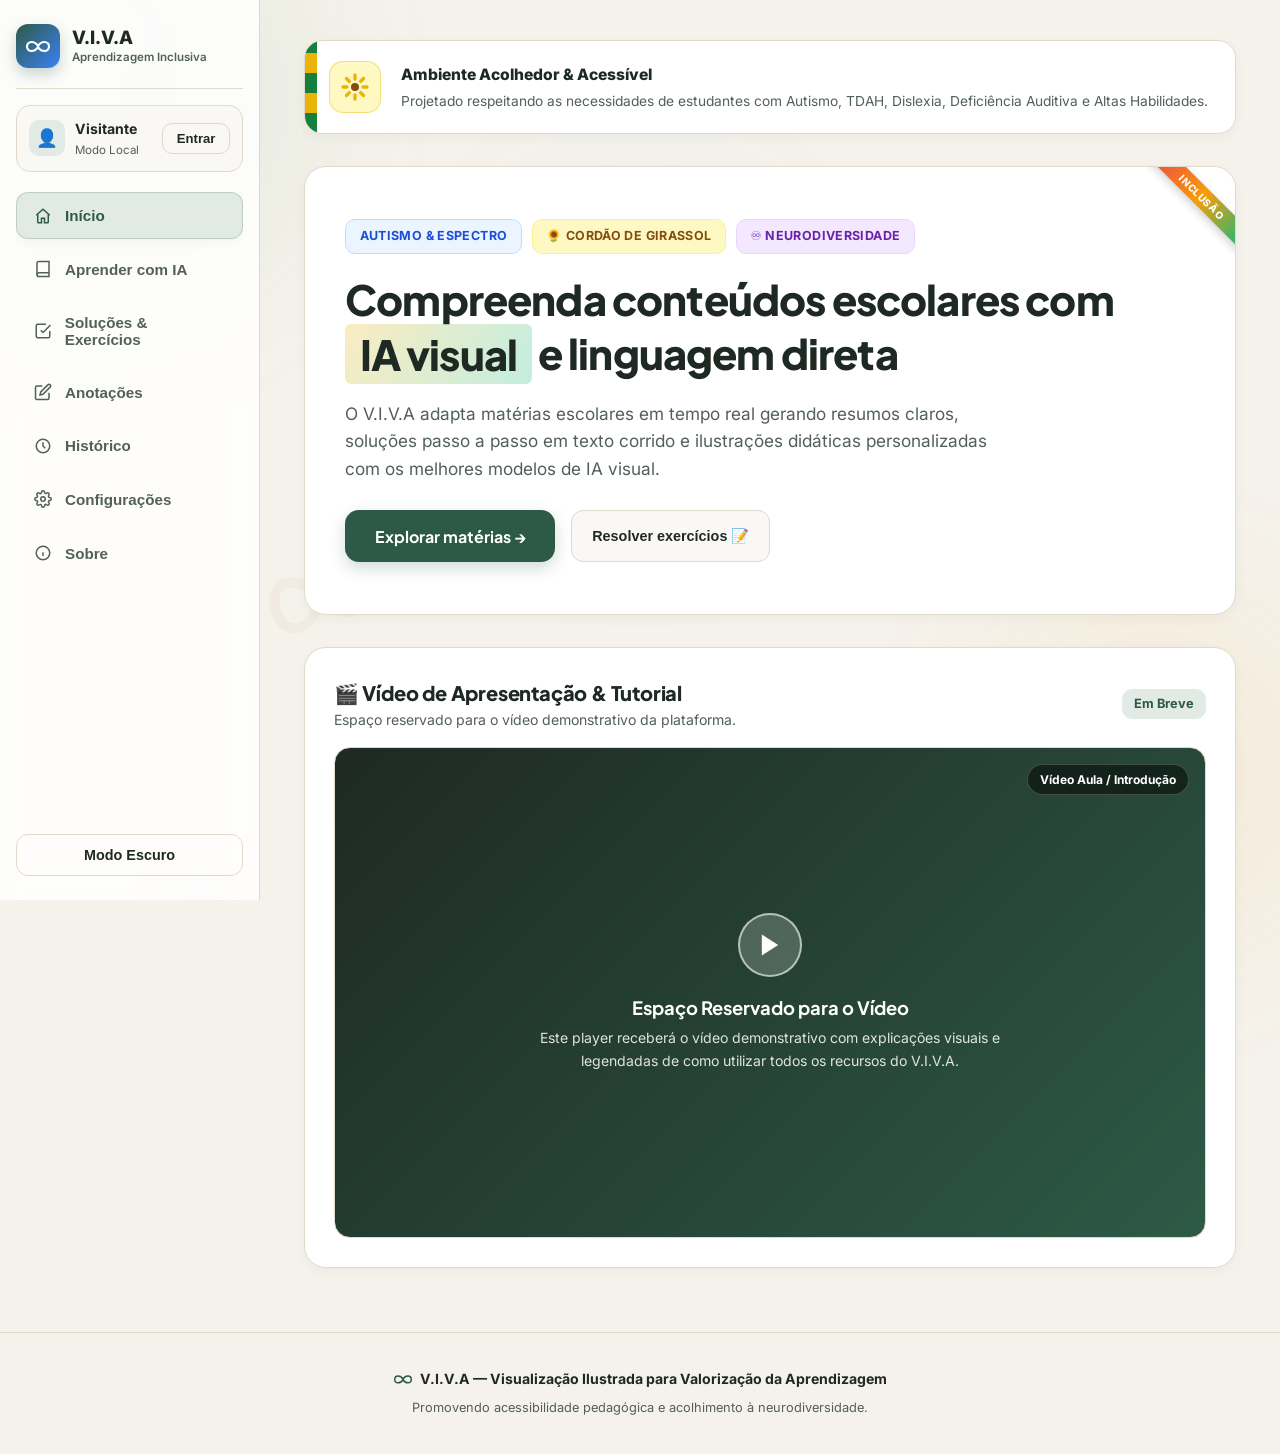
==== commit 80fb65c1: "Update index.html" ====
--- a/index.html
+++ b/index.html
@@ -40,7 +40,7 @@
   --on-accent: #FFFFFF;
   --sidebar-w: 260px;
   
-  --font-scale: 1rem;
+  --font-scale: 16px;
 }
 
 [data-theme="dark"] {
@@ -84,6 +84,8 @@
 
 * { margin: 0; padding: 0; box-sizing: border-box; }
 
+html { font-size: var(--font-scale); }
+
 body {
   font-family: 'Inter', system-ui, sans-serif;
   background: var(--bg);
@@ -92,7 +94,6 @@
   min-height: 100vh;
   overflow-x: hidden;
   position: relative;
-  font-size: var(--font-scale);
 }
 
 h1, h2, h3, .btn-primary, .step-num {
@@ -197,6 +198,17 @@
   50% { transform: translate(40px, 60px) scale(1.1); }
   100% { transform: translate(-30px, -40px) scale(0.95); }
 }
+
+.bg-symbols {
+  position: fixed;
+  inset: 0;
+  width: 100%;
+  height: 100%;
+  z-index: -1;
+  pointer-events: none;
+  opacity: 0.11;
+}
+[data-theme="dark"] .bg-symbols { opacity: 0.09; }
 
 .app-shell { display: flex; min-height: 100vh; }
 
@@ -501,6 +513,120 @@
 <div class="bg-orb orb-1"></div>
 <div class="bg-orb orb-2"></div>
 <div class="bg-orb orb-3"></div>
+
+<svg class="bg-symbols" xmlns="http://www.w3.org/2000/svg" viewBox="0 0 1000 1000" preserveAspectRatio="xMidYMid slice" aria-hidden="true">
+  <defs>
+    <linearGradient id="infGradMuted" x1="0" y1="0" x2="1" y2="0">
+      <stop offset="0%" stop-color="#B5675A"/>
+      <stop offset="25%" stop-color="#C08A4E"/>
+      <stop offset="50%" stop-color="#8D9A5C"/>
+      <stop offset="75%" stop-color="#5E7A8C"/>
+      <stop offset="100%" stop-color="#7C6A8C"/>
+    </linearGradient>
+  </defs>
+
+  <!-- Cordão (colar) 1 -->
+  <g transform="translate(95,130) rotate(-14) scale(1.15)" opacity="0.55">
+    <path d="M0,-40 C-22,-30 -24,0 0,14 C24,28 22,58 0,70" stroke="#8A9A7B" stroke-width="7" fill="none" stroke-linecap="round"/>
+    <rect x="-10" y="68" width="20" height="26" rx="3" fill="#9C8B76"/>
+  </g>
+
+  <!-- Girassol -->
+  <g transform="translate(845,95) rotate(9) scale(0.85)" opacity="0.4">
+    <g fill="#C9A227">
+      <ellipse cx="0" cy="-20" rx="6.5" ry="14"/>
+      <ellipse cx="14" cy="-14" rx="6.5" ry="14" transform="rotate(45 14 -14)"/>
+      <ellipse cx="20" cy="0" rx="6.5" ry="14" transform="rotate(90 20 0)"/>
+      <ellipse cx="14" cy="14" rx="6.5" ry="14" transform="rotate(135 14 14)"/>
+      <ellipse cx="0" cy="20" rx="6.5" ry="14" transform="rotate(180 0 20)"/>
+      <ellipse cx="-14" cy="14" rx="6.5" ry="14" transform="rotate(225 -14 14)"/>
+      <ellipse cx="-20" cy="0" rx="6.5" ry="14" transform="rotate(270 -20 0)"/>
+      <ellipse cx="-14" cy="-14" rx="6.5" ry="14" transform="rotate(315 -14 -14)"/>
+    </g>
+    <circle cx="0" cy="0" r="8" fill="#5C4433"/>
+  </g>
+
+  <!-- Infinito (neurodiversidade) -->
+  <g transform="translate(470,55) rotate(-3) scale(0.75)" opacity="0.5">
+    <path d="M-36,0 C-36,-24 -11,-24 0,0 C11,24 36,24 36,0 C36,-24 11,-24 0,0 C-11,24 -36,24 -36,0 Z"
+      stroke="url(#infGradMuted)" stroke-width="8" fill="none" stroke-linecap="round"/>
+  </g>
+
+  <!-- Peças de quebra-cabeça (autismo) -->
+  <g transform="translate(715,300) rotate(21) scale(0.95)" opacity="0.45">
+    <g fill="#5E7A8C">
+      <rect x="-30" y="-11" width="22" height="22" rx="4"/>
+      <circle cx="-9" cy="0" r="6"/>
+    </g>
+    <g fill="#B5675A">
+      <rect x="-4" y="-11" width="22" height="22" rx="4"/>
+      <circle cx="18" cy="0" r="6"/>
+    </g>
+  </g>
+
+  <!-- Fita -->
+  <g transform="translate(75,415) rotate(11) scale(0.8)" opacity="0.5">
+    <path d="M0,-26 C14,-20 14,7 0,14 C-14,21 -14,39 0,46" stroke="#6E8C78" stroke-width="9" fill="none" stroke-linecap="round"/>
+    <path d="M0,-26 C-14,-20 -14,7 0,14 C14,21 14,39 0,46" stroke="#6E8C78" stroke-width="9" fill="none" stroke-linecap="round" opacity="0.75"/>
+  </g>
+
+  <!-- Cordão (colar) 2 -->
+  <g transform="translate(930,540) rotate(26) scale(0.9)" opacity="0.35">
+    <path d="M0,-40 C-22,-30 -24,0 0,14 C24,28 22,58 0,70" stroke="#8A9A7B" stroke-width="7" fill="none" stroke-linecap="round"/>
+    <rect x="-10" y="68" width="20" height="26" rx="3" fill="#9C8B76"/>
+  </g>
+
+  <!-- Infinito 2 -->
+  <g transform="translate(250,615) rotate(-17) scale(1.0)" opacity="0.45">
+    <path d="M-36,0 C-36,-24 -11,-24 0,0 C11,24 36,24 36,0 C36,-24 11,-24 0,0 C-11,24 -36,24 -36,0 Z"
+      stroke="url(#infGradMuted)" stroke-width="8" fill="none" stroke-linecap="round"/>
+  </g>
+
+  <!-- Girassol 2 -->
+  <g transform="translate(575,715) rotate(-7) scale(0.65)" opacity="0.35">
+    <g fill="#C9A227">
+      <ellipse cx="0" cy="-20" rx="6.5" ry="14"/>
+      <ellipse cx="14" cy="-14" rx="6.5" ry="14" transform="rotate(45 14 -14)"/>
+      <ellipse cx="20" cy="0" rx="6.5" ry="14" transform="rotate(90 20 0)"/>
+      <ellipse cx="14" cy="14" rx="6.5" ry="14" transform="rotate(135 14 14)"/>
+      <ellipse cx="0" cy="20" rx="6.5" ry="14" transform="rotate(180 0 20)"/>
+      <ellipse cx="-14" cy="14" rx="6.5" ry="14" transform="rotate(225 -14 14)"/>
+      <ellipse cx="-20" cy="0" rx="6.5" ry="14" transform="rotate(270 -20 0)"/>
+      <ellipse cx="-14" cy="-14" rx="6.5" ry="14" transform="rotate(315 -14 -14)"/>
+    </g>
+    <circle cx="0" cy="0" r="8" fill="#5C4433"/>
+  </g>
+
+  <!-- Peças de quebra-cabeça 2 -->
+  <g transform="translate(150,845) rotate(4) scale(1.05)" opacity="0.5">
+    <g fill="#C9A227">
+      <rect x="-30" y="-11" width="22" height="22" rx="4"/>
+      <circle cx="-9" cy="0" r="6"/>
+    </g>
+    <g fill="#5E7A8C">
+      <rect x="-4" y="-11" width="22" height="22" rx="4"/>
+      <circle cx="18" cy="0" r="6"/>
+    </g>
+  </g>
+
+  <!-- Fita 2 -->
+  <g transform="translate(805,880) rotate(-22) scale(0.9)" opacity="0.4">
+    <path d="M0,-26 C14,-20 14,7 0,14 C-14,21 -14,39 0,46" stroke="#6E8C78" stroke-width="9" fill="none" stroke-linecap="round"/>
+    <path d="M0,-26 C-14,-20 -14,7 0,14 C14,21 14,39 0,46" stroke="#6E8C78" stroke-width="9" fill="none" stroke-linecap="round" opacity="0.75"/>
+  </g>
+
+  <!-- Cordão (colar) 3 -->
+  <g transform="translate(440,935) rotate(15) scale(0.75)" opacity="0.45">
+    <path d="M0,-40 C-22,-30 -24,0 0,14 C24,28 22,58 0,70" stroke="#8A9A7B" stroke-width="7" fill="none" stroke-linecap="round"/>
+    <rect x="-10" y="68" width="20" height="26" rx="3" fill="#9C8B76"/>
+  </g>
+
+  <!-- Infinito 3 -->
+  <g transform="translate(915,790) rotate(7) scale(0.6)" opacity="0.35">
+    <path d="M-36,0 C-36,-24 -11,-24 0,0 C11,24 36,24 36,0 C36,-24 11,-24 0,0 C-11,24 -36,24 -36,0 Z"
+      stroke="url(#infGradMuted)" stroke-width="8" fill="none" stroke-linecap="round"/>
+  </g>
+</svg>
 
 <div class="app-shell">
   <aside class="sidebar">
@@ -820,7 +946,8 @@
               <p>Selecione a IA utilizada para criar ilustrações na aba Aprender com IA.</p>
             </div>
             <select id="imageModelSelect" onchange="alterarModeloImagem(this.value)" style="padding:0.4rem 0.8rem; border-radius:10px; border:1px solid var(--border); background:var(--bg); color:var(--text); font-weight:600;">
-              <option value="flux">FLUX.1 Schnell / Pro ✨ (Recomendado)</option>
+              <option value="gptimage">GPT Image ✨ (Recomendado — melhor compreensão do pedido)</option>
+              <option value="flux">FLUX.1 Schnell / Pro</option>
               <option value="flux-realism">FLUX Realismo Fotográfico</option>
               <option value="bytedance/seedream-5.0-pro">ByteDance SeeDream 5.0 Pro</option>
               <option value="turbo">SDXL Turbo (Ultra Rápido)</option>
@@ -845,10 +972,10 @@
           <div class="config-item">
             <div class="config-info">
               <h4>Leitura de Texto em Voz Alta / Síntese Audível</h4>
-              <p>Ativa botões de áudio para leitura guiada do conteúdo textual e apoio a alunos surdos/com deficiência auditiva ou dificuldades de leitura.</p>
+              <p>Ativa botões de áudio para leitura guiada do conteúdo textual — útil para alunos com dificuldades de leitura, dislexia ou baixa visão.</p>
             </div>
             <label class="toggle-switch">
-              <input type="checkbox" id="toggleTextToSpeech" checked onchange="alterarLeituraTexto(this.checked)" />
+              <input type="checkbox" id="toggleTextToSpeech" onchange="alterarLeituraTexto(this.checked)" />
               <span class="slider"></span>
             </label>
           </div>
@@ -1181,7 +1308,7 @@
   document.getElementById('toggleAnimations').checked = reduceAnim;
   alterarAnimacoes(reduceAnim);
 
-  const ttsEnabled = localStorage.getItem('viva_tts_enabled') !== 'false';
+  const ttsEnabled = localStorage.getItem('viva_tts_enabled') === 'true';
   const ttsToggle = document.getElementById('toggleTextToSpeech');
   if (ttsToggle) ttsToggle.checked = ttsEnabled;
   alterarLeituraTexto(ttsEnabled);
@@ -1190,7 +1317,7 @@
   document.getElementById('fontSizeSelect').value = fontSize;
   alterarTamanhoFonte(fontSize);
 
-  const savedImageModel = localStorage.getItem('viva_image_model') || 'flux';
+  const savedImageModel = localStorage.getItem('viva_image_model') || 'gptimage';
   document.getElementById('imageModelSelect').value = savedImageModel;
   atualizarTituloModeloImagem(savedImageModel);
 }
@@ -1210,6 +1337,28 @@
 
 let leituraTextoAtiva = true;
 
+// Carrega a lista de vozes do navegador (é assíncrono em vários navegadores)
+let vozesDisponiveis = [];
+function atualizarListaVozes() {
+  vozesDisponiveis = window.speechSynthesis.getVoices();
+}
+if ('speechSynthesis' in window) {
+  atualizarListaVozes();
+  window.speechSynthesis.onvoiceschanged = atualizarListaVozes;
+}
+
+function escolherMelhorVoz() {
+  const candidatas = vozesDisponiveis.filter(v => v.lang && v.lang.toLowerCase().indexOf('pt') === 0);
+  if (!candidatas.length) return null;
+
+  return (
+    candidatas.find(v => /google/i.test(v.name)) ||
+    candidatas.find(v => /natural|neural|online|wavenet/i.test(v.name)) ||
+    candidatas.find(v => v.lang.toLowerCase() === 'pt-br') ||
+    candidatas[0]
+  );
+}
+
 function alterarLeituraTexto(ativo) {
   leituraTextoAtiva = ativo;
   localStorage.setItem('viva_tts_enabled', ativo);
@@ -1242,6 +1391,10 @@
   const utterance = new SpeechSynthesisUtterance(texto);
   utterance.lang = 'pt-BR';
   utterance.rate = 0.95;
+  utterance.pitch = 1;
+
+  const voz = escolherMelhorVoz();
+  if (voz) utterance.voice = voz;
 
   window.speechSynthesis.speak(utterance);
 }
@@ -1257,11 +1410,11 @@
 
 function alterarTamanhoFonte(tamanho) {
   if (tamanho === 'grande') {
-    html.style.setProperty('--font-scale', '1.12rem');
+    html.style.setProperty('--font-scale', '18px');
   } else if (tamanho === 'extragrande') {
-    html.style.setProperty('--font-scale', '1.25rem');
+    html.style.setProperty('--font-scale', '21px');
   } else {
-    html.style.setProperty('--font-scale', '1rem');
+    html.style.setProperty('--font-scale', '16px');
   }
   localStorage.setItem('viva_font_size', tamanho);
 }
@@ -1273,13 +1426,18 @@
 
 function atualizarTituloModeloImagem(modelo) {
   const titleEl = document.getElementById('imageBoxTitle');
-  if (titleEl) {
-    let nomeExibicao = 'FLUX.1';
-    if (modelo === 'flux-realism') nomeExibicao = 'FLUX Realismo';
-    if (modelo === 'bytedance/seedream-5.0-pro') nomeExibicao = 'SeeDream 5.0 Pro';
-    if (modelo === 'turbo') nomeExibicao = 'SDXL Turbo';
-    titleEl.innerHTML = `<span>🎨</span> Ilustração Didática (${nomeExibicao})`;
-  }
+  if (!titleEl) return;
+
+  const nomesModelos = {
+    'gptimage': 'GPT Image',
+    'flux': 'FLUX.1',
+    'flux-realism': 'FLUX Realismo',
+    'bytedance/seedream-5.0-pro': 'SeeDream 5.0 Pro',
+    'turbo': 'SDXL Turbo'
+  };
+  const nomeExibicao = nomesModelos[modelo] || modelo;
+
+  titleEl.innerHTML = `<span>🎨</span> Ilustração Didática (${nomeExibicao})`;
 }
 
 function showView(view) {
@@ -1434,9 +1592,7 @@
   const imgElem = document.getElementById('aiImage');
   const skeleton = document.getElementById('skeletonLoader');
   const btnRegerar = document.getElementById('btnRegerarImagem');
-  let modelo = localStorage.getItem('viva_image_model') || 'flux';
-
-  if (modelo === 'gptimage') modelo = 'flux';
+  let modelo = localStorage.getItem('viva_image_model') || 'gptimage';
 
   skeleton.classList.add('active');
   imgElem.style.opacity = '0';
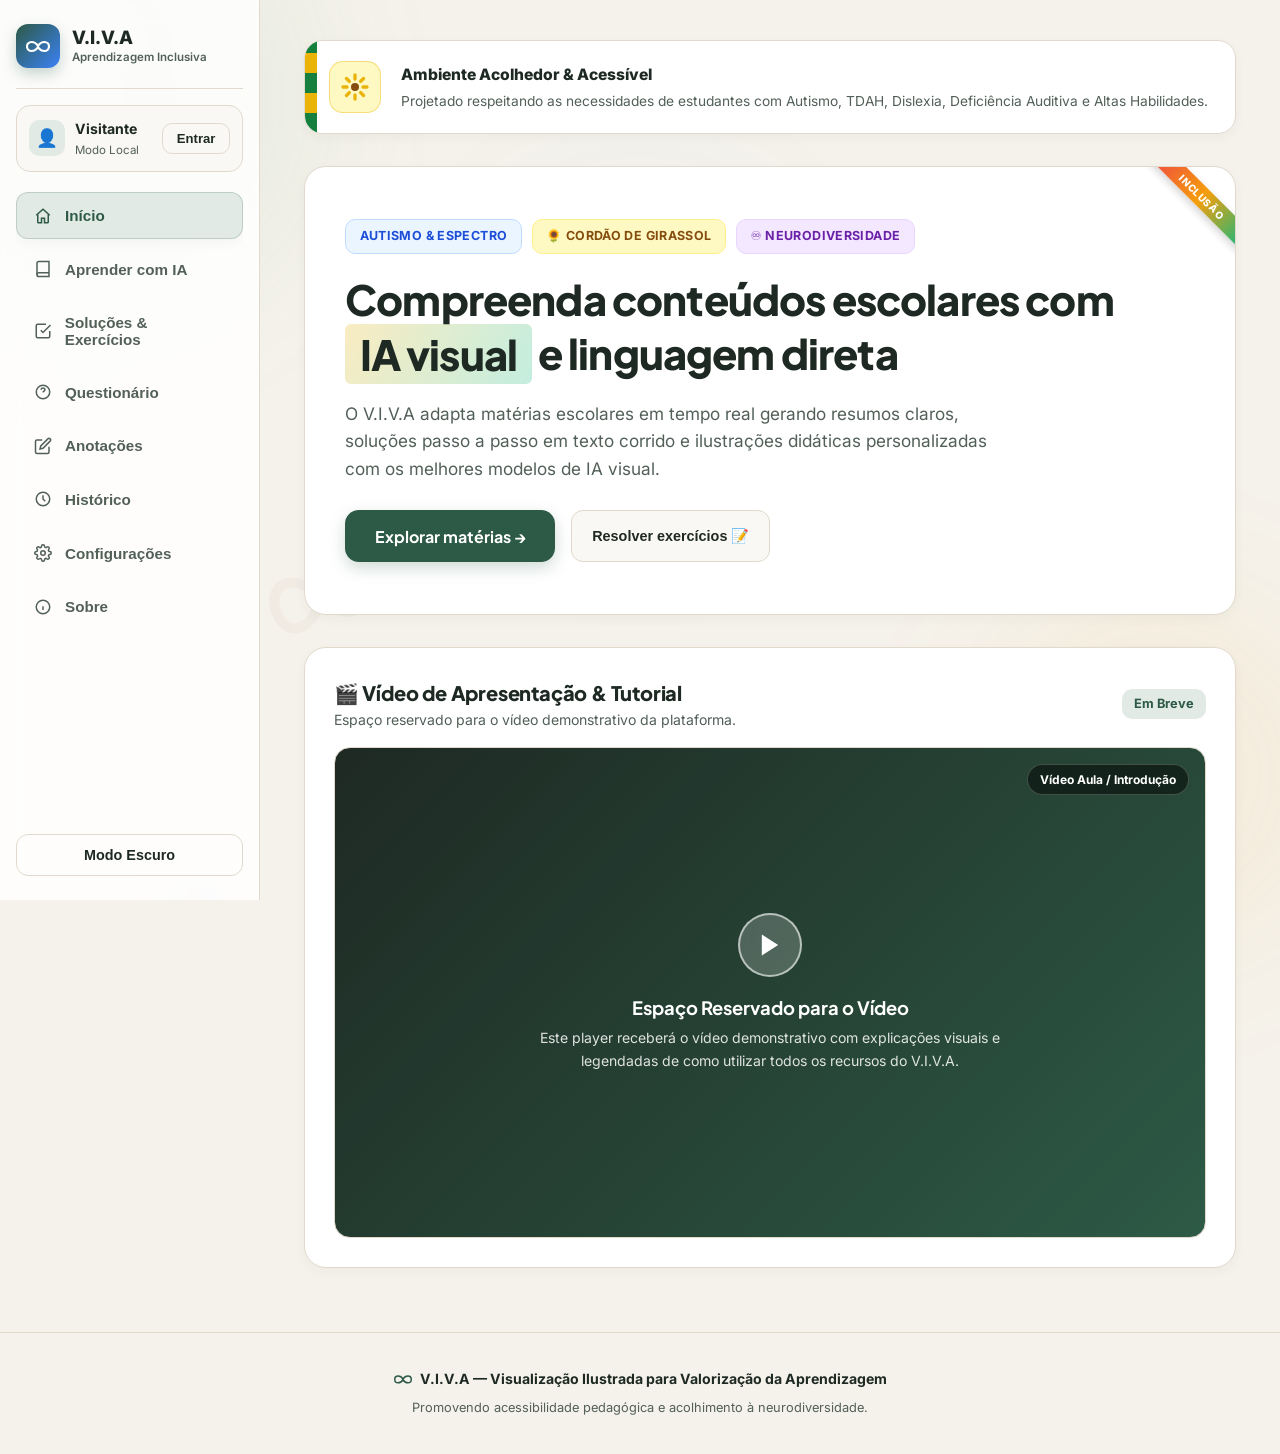
==== commit 38e837d6: "Update index.html" ====
--- a/index.html
+++ b/index.html
@@ -430,6 +430,30 @@
 .back-btn:hover { background: var(--bg-card-subtle); transform: translateX(-3px); }
 
 .result-area { display: none; margin-top: 2rem; }
+
+.quiz-progress-track { width: 100%; height: 8px; background: var(--bg-card-subtle); border-radius: 999px; overflow: hidden; }
+.quiz-progress-fill { height: 100%; width: 0%; background: var(--accent); border-radius: 999px; transition: width 0.3s ease; }
+
+.quiz-option {
+  display: block;
+  width: 100%;
+  text-align: left;
+  padding: 0.9rem 1.1rem;
+  margin-bottom: 0.65rem;
+  border: 2px solid var(--border);
+  border-radius: 14px;
+  background: var(--bg-card-subtle);
+  color: var(--text);
+  font-family: inherit;
+  font-size: 1rem;
+  font-weight: 600;
+  cursor: pointer;
+  transition: all 0.2s ease;
+}
+.quiz-option:hover:not(:disabled) { border-color: var(--accent); background: var(--accent-soft); }
+.quiz-option:disabled { cursor: default; }
+.quiz-option.correct { border-color: #2E7D46; background: rgba(46, 125, 70, 0.14); color: var(--text); }
+.quiz-option.incorrect { border-color: #C0392B; background: rgba(192, 57, 43, 0.14); color: var(--text); }
 .result-area.visible { display: block; }
 .result-grid { display: grid; grid-template-columns: 1fr 1fr; gap: 1.5rem; }
 @media (max-width: 768px) { .result-grid { grid-template-columns: 1fr; } }
@@ -665,6 +689,10 @@
       <button class="nav-item" data-view="solucoes" onclick="showView('solucoes')">
         <span class="nav-icon"><svg viewBox="0 0 24 24" fill="none" stroke="currentColor" stroke-width="2"><path d="M9 11l3 3L22 4"/><path d="M21 12v7a2 2 0 0 1-2 2H5a2 2 0 0 1-2-2V5a2 2 0 0 1 2-2h11"/></svg></span>
         <span>Soluções & Exercícios</span>
+      </button>
+      <button class="nav-item" data-view="quiz" onclick="showView('quiz')">
+        <span class="nav-icon"><svg viewBox="0 0 24 24" fill="none" stroke="currentColor" stroke-width="2"><circle cx="12" cy="12" r="9"/><path d="M9.5 9a2.5 2.5 0 0 1 5 0c0 1.5-2 2-2.5 3.5"/><line x1="12" y1="16.5" x2="12" y2="16.5"/></svg></span>
+        <span>Questionário</span>
       </button>
       <button class="nav-item" data-view="anotacoes" onclick="showView('anotacoes')">
         <span class="nav-icon"><svg viewBox="0 0 24 24" fill="none" stroke="currentColor" stroke-width="2"><path d="M11 4H4a2 2 0 0 0-2 2v14a2 2 0 0 0 2 2h14a2 2 0 0 0 2-2v-7"/><path d="M18.5 2.5a2.121 2.121 0 0 1 3 3L12 15l-4 1 1-4 9.5-9.5z"/></svg></span>
@@ -877,6 +905,68 @@
       </div>
     </section>
 
+    <section class="view" id="view-quiz">
+      <div class="view-inner">
+        <div class="section-header-flex">
+          <div>
+            <h2 class="section-title">Questionário de Estudo</h2>
+            <p style="color:var(--text-soft); font-size:0.9rem;">A IA gera perguntas de escolha múltipla sobre a matéria escolhida, para te ajudar a rever o conteúdo de forma ativa.</p>
+          </div>
+        </div>
+
+        <div class="form-card" id="quizFormCard">
+          <div class="input-group">
+            <label for="quizMateriaSelect">Disciplina:</label>
+            <select id="quizMateriaSelect"></select>
+          </div>
+          <div class="input-group">
+            <label for="quizTemaInput">Tema específico (opcional):</label>
+            <input type="text" id="quizTemaInput" placeholder="Ex: Verbos, Frações, Segunda Guerra Mundial..." />
+          </div>
+          <div class="input-group">
+            <label for="quizQuantidadeSelect">Número de perguntas:</label>
+            <select id="quizQuantidadeSelect">
+              <option value="5">5 perguntas</option>
+              <option value="10" selected>10 perguntas</option>
+              <option value="15">15 perguntas</option>
+            </select>
+          </div>
+          <button class="btn-primary" id="btnGerarQuiz" onclick="gerarQuiz()">Gerar Perguntas ✨</button>
+        </div>
+
+        <div class="result-area" id="quizResultArea">
+
+          <div class="form-card" id="quizStatus" style="display:none; font-weight:600;"></div>
+
+          <div class="form-card" id="quizPlayCard" style="display:none;">
+            <div style="display:flex; justify-content:space-between; align-items:center; margin-bottom:1rem; gap:1rem; flex-wrap:wrap;">
+              <span id="quizProgressLabel" style="font-weight:700; color:var(--text-soft); font-size:0.9rem;"></span>
+              <button class="btn-secondary" onclick="cancelarQuiz()">Encerrar</button>
+            </div>
+            <div class="quiz-progress-track"><div class="quiz-progress-fill" id="quizProgressFill"></div></div>
+
+            <h3 id="quizPerguntaTexto" style="margin:1.25rem 0;"></h3>
+            <div id="quizOpcoes"></div>
+
+            <div id="quizFeedback" style="display:none;"></div>
+
+            <button class="btn-primary" id="btnProximaPergunta" onclick="proximaPergunta()" style="display:none; margin-top:1rem;">Próxima Pergunta →</button>
+          </div>
+
+          <div class="form-card" id="quizResumoCard" style="display:none; text-align:center;">
+            <h3 id="quizResumoTitulo" style="margin-bottom:0.5rem;"></h3>
+            <p id="quizResumoTexto" style="color:var(--text-soft); margin-bottom:1.5rem;"></p>
+            <div style="display:flex; gap:0.75rem; justify-content:center; flex-wrap:wrap;">
+              <button class="btn-primary" onclick="revisarRespostas()">Rever Perguntas</button>
+              <button class="btn-secondary" onclick="reiniciarFormularioQuiz()">Gerar Novo Questionário</button>
+            </div>
+            <div id="quizRevisaoLista" style="display:none; text-align:left; margin-top:1rem;"></div>
+          </div>
+
+        </div>
+      </div>
+    </section>
+
     <section class="view" id="view-anotacoes">
       <div class="view-inner">
         <div class="section-header-flex">
@@ -1458,6 +1548,7 @@
 
   if (view === 'historico') carregarHistorico();
   if (view === 'anotacoes') carregarAnotacoes();
+  if (view === 'quiz') prepararQuiz();
 }
 
 const materiasPadrao = [
@@ -1706,6 +1797,385 @@
   }
 }
 
+// ===== Questionário de Estudo (gerado por IA) =====
+let quizPerguntas = [];
+let quizIndiceAtual = 0;
+let quizAcertos = 0;
+let quizRespostasUsuario = [];
+
+function escaparHtml(texto) {
+  return String(texto ?? '')
+    .replace(/&/g, '&amp;')
+    .replace(/</g, '&lt;')
+    .replace(/>/g, '&gt;')
+    .replace(/"/g, '&quot;');
+}
+
+function prepararQuiz() {
+  const sel = document.getElementById('quizMateriaSelect');
+  if (!sel) return;
+  sel.innerHTML = materias.map(m => `<option value="${m.nome}">${m.emoji} ${m.nome}</option>`).join('');
+}
+
+// ----- Comunicação com a IA (com tentativas, modelos alternativos e erros legíveis) -----
+const QUIZ_MODELOS = ['openai-large', 'openai', 'openai-fast'];
+const QUIZ_POR_LOTE = 5;
+const QUIZ_FOCOS = ['conceitos básicos', 'exemplos práticos do dia a dia', 'detalhes importantes', 'aplicação e raciocínio'];
+
+class ErroIA extends Error {
+  constructor(mensagem, tipo, status) {
+    super(mensagem);
+    this.tipo = tipo;
+    this.status = status;
+  }
+}
+
+function esperar(ms) { return new Promise(r => setTimeout(r, ms)); }
+
+function mensagemErroIA(err) {
+  const extra = err && err.message ? ` (${err.message})` : '';
+  switch (err && err.tipo) {
+    case 'auth':    return `A chave da API foi recusada (erro ${err.status})${extra}. Confirme se a chave está correta e ativa.`;
+    case 'saldo':   return `A chave da API ficou sem saldo (erro 402)${extra}. É preciso recarregar o saldo (pollen) em enter.pollinations.ai.`;
+    case 'limite':  return 'Muitos pedidos seguidos (erro 429). Aguarde alguns segundos e tente de novo.';
+    case 'servidor':return `O servidor da IA está com problemas (erro ${err.status}). Tente novamente em instantes.`;
+    case 'modelo':  return `A IA recusou o pedido (erro ${err.status})${extra}. Pode ser que o modelo de texto tenha mudado de nome.`;
+    case 'formato': return 'A IA respondeu, mas num formato que não consegui ler. Tente gerar novamente.';
+    case 'rede':    return `Não consegui contactar a Pollinations${extra}. Verifique a internet ou se algum bloqueador está impedindo a ligação.`;
+    default:        return (err && err.message) || 'Erro desconhecido ao falar com a IA.';
+  }
+}
+
+async function chamarIA(messages) {
+  let ultimoErro = null;
+
+  for (const modelo of QUIZ_MODELOS) {
+    for (let tentativa = 0; tentativa < 2; tentativa++) {
+      const ctrl = new AbortController();
+      const timer = setTimeout(() => ctrl.abort(), 60000);
+      try {
+        const resp = await fetch('https://gen.pollinations.ai/v1/chat/completions', {
+          method: 'POST',
+          headers: {
+            'Content-Type': 'application/json',
+            'Authorization': `Bearer ${POLLEN_API_KEY}`
+          },
+          body: JSON.stringify({ messages, model: modelo }),
+          signal: ctrl.signal
+        });
+        clearTimeout(timer);
+
+        if (resp.ok) {
+          const dados = await resp.json();
+          const texto = dados?.choices?.[0]?.message?.content;
+          if (texto) return texto;
+          ultimoErro = new ErroIA('resposta vazia', 'formato', resp.status);
+          break; // tenta o próximo modelo
+        }
+
+        let detalhe = '';
+        try {
+          const j = await resp.json();
+          detalhe = j?.error?.message || JSON.stringify(j).slice(0, 160);
+        } catch (e) { /* sem corpo legível */ }
+
+        if (resp.status === 401 || resp.status === 403) throw new ErroIA(detalhe, 'auth', resp.status);
+        if (resp.status === 402) throw new ErroIA(detalhe, 'saldo', 402);
+
+        if (resp.status === 429 || resp.status >= 500) {
+          ultimoErro = new ErroIA(detalhe, resp.status === 429 ? 'limite' : 'servidor', resp.status);
+          await esperar(800 * (tentativa + 1));
+          continue; // repete com o mesmo modelo
+        }
+
+        ultimoErro = new ErroIA(detalhe || 'pedido recusado', 'modelo', resp.status);
+        break; // erro de pedido/modelo: passa ao próximo modelo
+      } catch (e) {
+        clearTimeout(timer);
+        if (e instanceof ErroIA && (e.tipo === 'auth' || e.tipo === 'saldo')) throw e;
+        ultimoErro = e instanceof ErroIA
+          ? e
+          : new ErroIA(e.name === 'AbortError' ? 'tempo esgotado' : e.message, 'rede', 0);
+        await esperar(500);
+      }
+    }
+  }
+
+  throw ultimoErro || new ErroIA('falha desconhecida', 'rede', 0);
+}
+
+function perguntaValida(q) {
+  return q && typeof q.pergunta === 'string' &&
+    Array.isArray(q.opcoes) && q.opcoes.length >= 2 &&
+    Number.isInteger(q.respostaCorreta) &&
+    q.respostaCorreta >= 0 && q.respostaCorreta < q.opcoes.length;
+}
+
+function extrairPerguntas(bruto) {
+  const texto = String(bruto || '').replace(/```json/gi, '').replace(/```/g, '').trim();
+
+  // 1) Tenta ler o array JSON completo
+  try {
+    const i = texto.indexOf('[');
+    const f = texto.lastIndexOf(']');
+    if (i !== -1 && f > i) {
+      const arr = JSON.parse(texto.slice(i, f + 1));
+      if (Array.isArray(arr)) {
+        const ok = arr.filter(perguntaValida);
+        if (ok.length) return ok;
+      }
+    }
+  } catch (e) { /* cai para o resgate abaixo */ }
+
+  // 2) Resgate: se a resposta veio cortada, aproveita cada objeto { ... } completo
+  const resgatadas = [];
+  const pilha = [];
+  let emTexto = false;
+  let escape = false;
+  for (let k = 0; k < texto.length; k++) {
+    const ch = texto[k];
+    if (emTexto) {
+      if (escape) escape = false;
+      else if (ch === '\\') escape = true;
+      else if (ch === '"') emTexto = false;
+      continue;
+    }
+    if (ch === '"') { emTexto = true; continue; }
+    if (ch === '{') pilha.push(k);
+    else if (ch === '}') {
+      const ini = pilha.pop();
+      if (ini !== undefined) {
+        try {
+          const obj = JSON.parse(texto.slice(ini, k + 1));
+          if (perguntaValida(obj)) resgatadas.push(obj);
+        } catch (e) { /* objeto incompleto, ignora */ }
+      }
+    }
+  }
+  return resgatadas;
+}
+
+async function gerarLoteQuiz(materia, tema, qtd, indice, totalLotes) {
+  const assunto = tema ? `${materia}, especificamente sobre "${tema}"` : materia;
+  const foco = QUIZ_FOCOS[indice % QUIZ_FOCOS.length];
+  const variacao = totalLotes > 1
+    ? `\nEste é o lote ${indice + 1} de ${totalLotes}: dá ênfase a ${foco} para que as perguntas não se repitam entre lotes.`
+    : '';
+
+  const prompt = `Cria ${qtd} perguntas de escolha múltipla sobre ${assunto}, adequadas a um estudante com necessidades neuroinclusivas (Autismo, TDAH, Dislexia): linguagem simples, direta e sem ambiguidade.${variacao}
+
+Responde APENAS com um array JSON válido, sem texto antes ou depois e sem blocos de código, neste formato:
+[
+  {
+    "pergunta": "texto da pergunta",
+    "opcoes": ["opção A", "opção B", "opção C", "opção D"],
+    "respostaCorreta": 0,
+    "explicacao": "breve explicação de por que esta é a resposta certa"
+  }
+]
+"respostaCorreta" é o índice (0 a 3) da opção certa dentro de "opcoes". Gera exatamente ${qtd} perguntas, cada uma com exatamente 4 opções.`;
+
+  const bruto = await chamarIA([
+    { role: 'system', content: 'Geras questionários educativos em JSON estrito. Nunca incluis texto fora do array JSON.' },
+    { role: 'user', content: prompt }
+  ]);
+
+  const perguntas = extrairPerguntas(bruto);
+  if (!perguntas.length) throw new ErroIA('sem perguntas válidas', 'formato', 0);
+  return perguntas;
+}
+
+function mostrarStatusQuiz(texto, tipo) {
+  const el = document.getElementById('quizStatus');
+  if (!el) return;
+  if (!texto) { el.style.display = 'none'; el.textContent = ''; return; }
+  el.style.display = 'block';
+  el.textContent = texto;
+  if (tipo === 'erro') {
+    el.style.background = 'rgba(192, 57, 43, 0.14)';
+    el.style.borderColor = '#C0392B';
+    el.style.color = 'var(--text)';
+  } else {
+    el.style.background = '';
+    el.style.borderColor = '';
+    el.style.color = 'var(--accent)';
+  }
+}
+
+async function gerarQuiz() {
+  const materiaSel = document.getElementById('quizMateriaSelect').value;
+  const tema = document.getElementById('quizTemaInput').value.trim();
+  const total = parseInt(document.getElementById('quizQuantidadeSelect').value, 10) || 10;
+  const btn = document.getElementById('btnGerarQuiz');
+  const textoOriginal = btn.textContent;
+
+  btn.disabled = true;
+  btn.style.opacity = '0.7';
+  btn.textContent = 'A gerar perguntas...';
+
+  document.getElementById('quizResultArea').classList.add('visible');
+  document.getElementById('quizPlayCard').style.display = 'none';
+  document.getElementById('quizResumoCard').style.display = 'none';
+  document.getElementById('quizRevisaoLista').style.display = 'none';
+  document.getElementById('quizRevisaoLista').innerHTML = '';
+  mostrarStatusQuiz('⏳ A IA está a criar as perguntas... isto pode levar até um minuto.', 'carregando');
+
+  const lotes = [];
+  for (let restante = total; restante > 0; restante -= QUIZ_POR_LOTE) {
+    lotes.push(Math.min(QUIZ_POR_LOTE, restante));
+  }
+
+  try {
+    const resultados = await Promise.allSettled(
+      lotes.map((n, i) => gerarLoteQuiz(materiaSel, tema, n, i, lotes.length))
+    );
+
+    let perguntas = [];
+    let primeiroErro = null;
+    resultados.forEach(r => {
+      if (r.status === 'fulfilled') perguntas.push(...r.value);
+      else if (!primeiroErro) primeiroErro = r.reason;
+    });
+
+    const vistas = new Set();
+    perguntas = perguntas.filter(q => {
+      const chave = q.pergunta.trim().toLowerCase();
+      if (vistas.has(chave)) return false;
+      vistas.add(chave);
+      return true;
+    }).slice(0, total);
+
+    if (!perguntas.length) throw primeiroErro || new ErroIA('sem perguntas', 'formato', 0);
+
+    quizPerguntas = perguntas;
+    quizIndiceAtual = 0;
+    quizAcertos = 0;
+    quizRespostasUsuario = new Array(perguntas.length).fill(null);
+
+    mostrarStatusQuiz('');
+    renderizarPerguntaAtual();
+    document.getElementById('quizPlayCard').style.display = 'block';
+    document.getElementById('quizPlayCard').scrollIntoView({ behavior: 'smooth', block: 'nearest' });
+  } catch (error) {
+    console.error('Erro ao gerar questionário:', error);
+    mostrarStatusQuiz('Não foi possível gerar o questionário. ' + mensagemErroIA(error), 'erro');
+  } finally {
+    btn.disabled = false;
+    btn.style.opacity = '1';
+    btn.textContent = textoOriginal;
+  }
+}
+
+function renderizarPerguntaAtual() {
+  const q = quizPerguntas[quizIndiceAtual];
+  document.getElementById('quizProgressLabel').textContent = `Pergunta ${quizIndiceAtual + 1} de ${quizPerguntas.length}`;
+  document.getElementById('quizProgressFill').style.width = `${(quizIndiceAtual / quizPerguntas.length) * 100}%`;
+  document.getElementById('quizPerguntaTexto').textContent = q.pergunta;
+
+  const opcoesEl = document.getElementById('quizOpcoes');
+  opcoesEl.innerHTML = q.opcoes.map((op, i) =>
+    `<button class="quiz-option" onclick="responderQuiz(${i})">${escaparHtml(op)}</button>`
+  ).join('');
+
+  document.getElementById('quizFeedback').style.display = 'none';
+  document.getElementById('btnProximaPergunta').style.display = 'none';
+}
+
+function responderQuiz(indiceEscolhido) {
+  const q = quizPerguntas[quizIndiceAtual];
+  quizRespostasUsuario[quizIndiceAtual] = indiceEscolhido;
+
+  const botoes = document.querySelectorAll('#quizOpcoes .quiz-option');
+  botoes.forEach((b, i) => {
+    b.disabled = true;
+    if (i === q.respostaCorreta) b.classList.add('correct');
+    else if (i === indiceEscolhido) b.classList.add('incorrect');
+  });
+
+  const acertou = indiceEscolhido === q.respostaCorreta;
+  if (acertou) quizAcertos++;
+
+  const feedbackEl = document.getElementById('quizFeedback');
+  feedbackEl.style.display = 'block';
+  feedbackEl.innerHTML = `
+    <p style="font-weight:700; color:${acertou ? 'var(--accent)' : '#C0392B'}; margin-top:1rem;">${acertou ? '✓ Resposta certa!' : '✗ Não foi desta vez.'}</p>
+    ${q.explicacao ? `<p style="color:var(--text-soft); margin-top:0.3rem; font-size:0.9rem;">${escaparHtml(q.explicacao)}</p>` : ''}
+  `;
+
+  const btnProxima = document.getElementById('btnProximaPergunta');
+  btnProxima.textContent = (quizIndiceAtual < quizPerguntas.length - 1) ? 'Próxima Pergunta →' : 'Ver Resultado Final';
+  btnProxima.style.display = 'inline-flex';
+}
+
+function proximaPergunta() {
+  if (quizIndiceAtual < quizPerguntas.length - 1) {
+    quizIndiceAtual++;
+    renderizarPerguntaAtual();
+  } else {
+    mostrarResumoQuiz();
+  }
+}
+
+function mostrarResumoQuiz() {
+  document.getElementById('quizProgressFill').style.width = '100%';
+  document.getElementById('quizPlayCard').style.display = 'none';
+  document.getElementById('quizResumoCard').style.display = 'block';
+  document.getElementById('quizResumoCard').scrollIntoView({ behavior: 'smooth', block: 'nearest' });
+
+  const total = quizPerguntas.length;
+  const pct = Math.round((quizAcertos / total) * 100);
+  document.getElementById('quizResumoTitulo').textContent = `Acertaste ${quizAcertos} de ${total} (${pct}%)`;
+
+  let msg;
+  if (pct >= 80) msg = 'Excelente! Já dominas bem este conteúdo.';
+  else if (pct >= 50) msg = 'Bom trabalho! Vale a pena rever alguns pontos.';
+  else msg = 'Vamos continuar a estudar — cada tentativa ajuda a fixar o conteúdo.';
+  document.getElementById('quizResumoTexto').textContent = msg;
+}
+
+function revisarRespostas() {
+  const container = document.getElementById('quizRevisaoLista');
+  if (container.style.display === 'block') {
+    container.style.display = 'none';
+    return;
+  }
+
+  container.innerHTML = quizPerguntas.map((q, i) => {
+    const respostaUser = quizRespostasUsuario[i];
+    return `
+      <div class="form-card" style="margin-top:1rem;">
+        <p style="font-weight:700; margin-bottom:0.75rem;">${i + 1}. ${escaparHtml(q.pergunta)}</p>
+        ${q.opcoes.map((op, j) => {
+          let cls = '';
+          if (j === q.respostaCorreta) cls = 'correct';
+          else if (j === respostaUser) cls = 'incorrect';
+          return `<div class="quiz-option ${cls}" style="pointer-events:none;">${escaparHtml(op)}</div>`;
+        }).join('')}
+        ${q.explicacao ? `<p style="color:var(--text-soft); margin-top:0.5rem; font-size:0.9rem;">${escaparHtml(q.explicacao)}</p>` : ''}
+      </div>
+    `;
+  }).join('');
+
+  container.style.display = 'block';
+  container.scrollIntoView({ behavior: 'smooth', block: 'nearest' });
+}
+
+function reiniciarFormularioQuiz() {
+  document.getElementById('quizResumoCard').style.display = 'none';
+  document.getElementById('quizRevisaoLista').style.display = 'none';
+  document.getElementById('quizRevisaoLista').innerHTML = '';
+  document.getElementById('quizResultArea').classList.remove('visible');
+  document.getElementById('quizTemaInput').value = '';
+  mostrarStatusQuiz('');
+  quizPerguntas = [];
+  document.getElementById('quizFormCard').scrollIntoView({ behavior: 'smooth', block: 'nearest' });
+}
+
+function cancelarQuiz() {
+  if (!confirm('Queres encerrar o questionário atual?')) return;
+  reiniciarFormularioQuiz();
+}
+
 async function gerarSolucaoExercicio() {
   const inputElem = document.getElementById('solucaoInput');
   const materiaElem = document.getElementById('solucaoMateriaSelect');
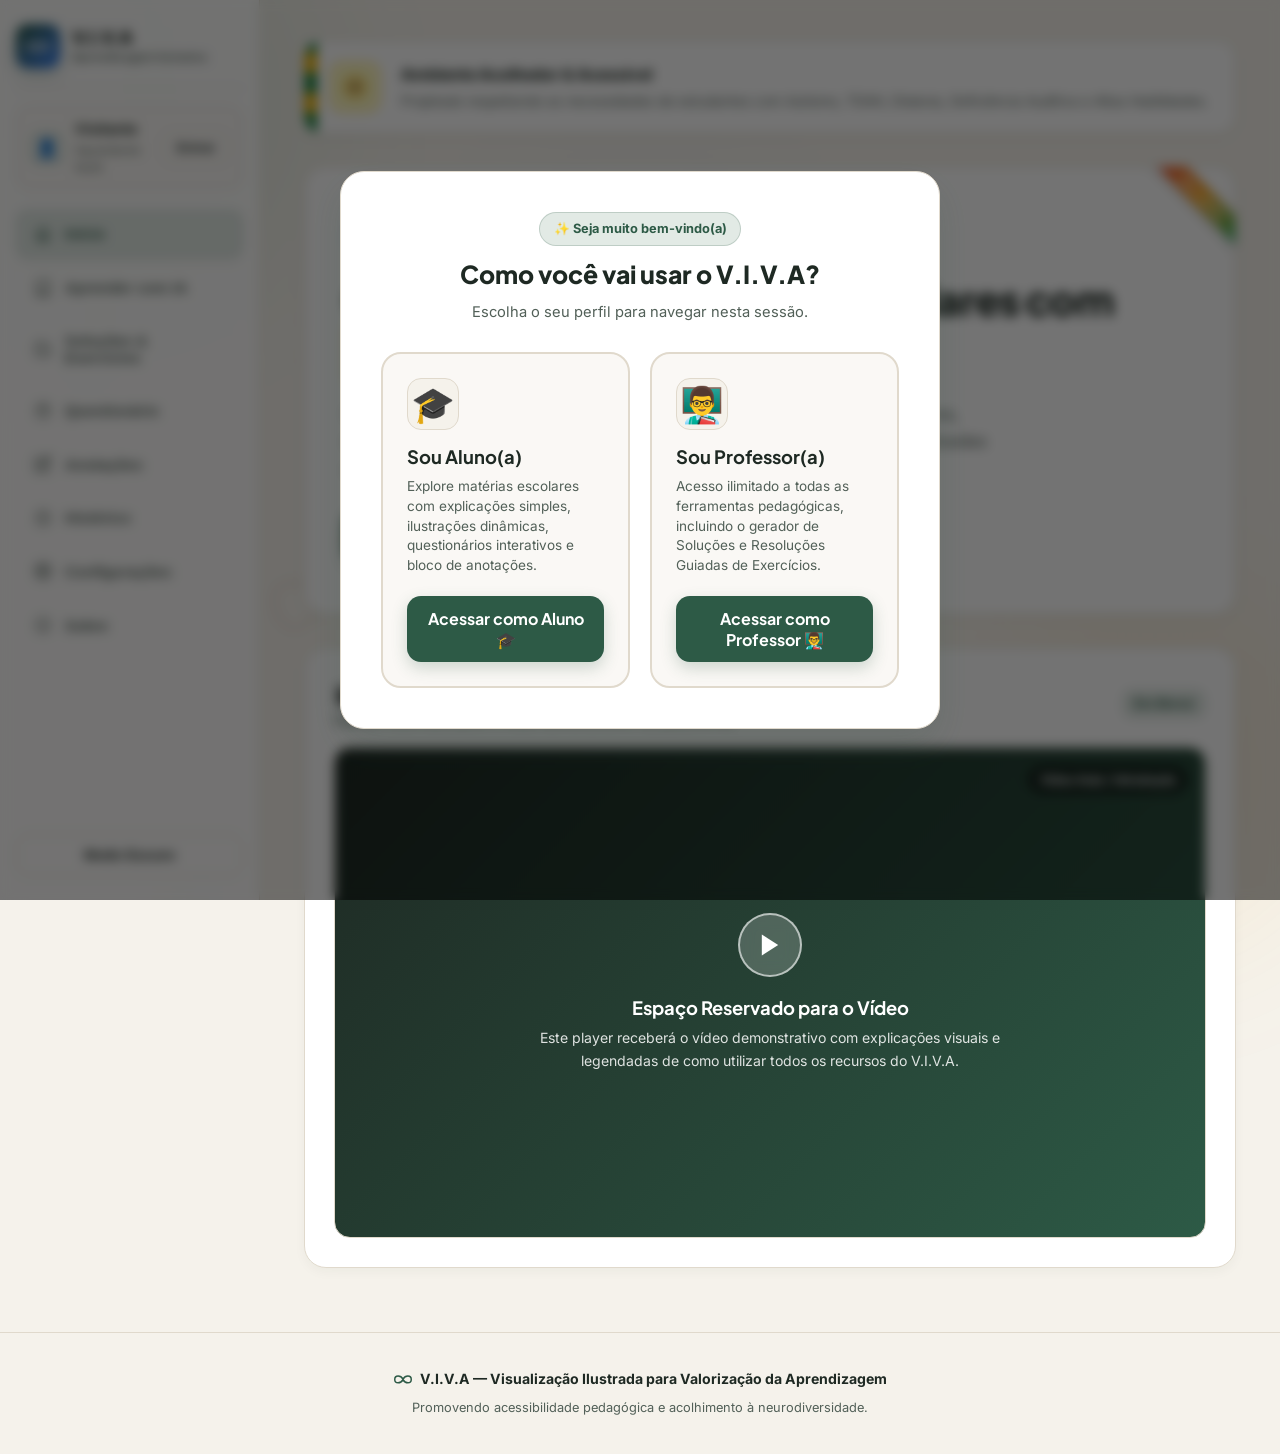
==== commit fa833577: "Update index.html" ====
--- a/index.html
+++ b/index.html
@@ -226,6 +226,8 @@
   top: 0;
   height: 100vh;
   z-index: 100;
+  overflow-x: hidden;
+  overflow-y: hidden;
 }
 
 .sidebar-logo {
@@ -289,7 +291,23 @@
 .user-name { font-size: 0.88rem; font-weight: 700; color: var(--text); white-space: nowrap; overflow: hidden; text-overflow: ellipsis; }
 .user-status { font-size: 0.72rem; color: var(--text-soft); }
 
-.sidebar-nav { display: flex; flex-direction: column; gap: 0.4rem; flex: 1; overflow-y: auto; }
+.sidebar-nav {
+  display: flex;
+  flex-direction: column;
+  gap: 0.4rem;
+  flex: 1;
+  overflow-y: auto;
+  overflow-x: hidden;
+  scrollbar-width: none;
+  -ms-overflow-style: none;
+}
+
+.sidebar::-webkit-scrollbar,
+.sidebar-nav::-webkit-scrollbar {
+  display: none !important;
+  width: 0 !important;
+  height: 0 !important;
+}
 
 .nav-item {
   display: flex;
@@ -308,7 +326,7 @@
   width: 100%;
 }
 
-.nav-item:hover { background: var(--bg-card-subtle); color: var(--text); transform: translateX(4px); }
+.nav-item:hover { background: var(--bg-card-subtle); color: var(--text); transform: translateX(2px); }
 .nav-item.active { background: var(--accent-soft); color: var(--accent); border-color: rgba(45, 90, 70, 0.2); font-weight: 700; box-shadow: var(--shadow-sm); }
 .nav-icon { display: flex; align-items: center; justify-content: center; width: 20px; }
 .nav-icon svg { width: 18px; height: 18px; transition: transform 0.2s ease; }
@@ -339,7 +357,7 @@
 .view-inner { max-width: 980px; margin: 0 auto; padding: 2.5rem 1.5rem 4rem; }
 
 .modal-overlay {
-  position: fixed; inset: 0; background: rgba(0, 0, 0, 0.45); backdrop-filter: blur(4px);
+  position: fixed; inset: 0; background: rgba(0, 0, 0, 0.55); backdrop-filter: blur(6px);
   z-index: 2000; display: flex; align-items: center; justify-content: center; opacity: 0; visibility: hidden; transition: all 0.3s ease; padding: 1rem;
 }
 .modal-overlay.active { opacity: 1; visibility: visible; }
@@ -348,6 +366,72 @@
   background: var(--bg-card); border: 1px solid var(--border); border-radius: 22px; width: 100%; max-width: 420px; padding: 2.25rem; box-shadow: var(--shadow-float); transform: translateY(20px); transition: transform 0.3s ease;
 }
 .modal-overlay.active .auth-card { transform: translateY(0); }
+
+.role-card {
+  background: var(--bg-card);
+  border: 1px solid var(--border);
+  border-radius: 24px;
+  width: 100%;
+  max-width: 600px;
+  padding: 2.5rem;
+  box-shadow: var(--shadow-float);
+  transform: translateY(20px);
+  transition: transform 0.3s ease;
+  text-align: center;
+}
+.modal-overlay.active .role-card { transform: translateY(0); }
+
+.role-badge-tag {
+  display: inline-block;
+  background: var(--accent-soft);
+  color: var(--accent);
+  font-weight: 700;
+  font-size: 0.8rem;
+  padding: 0.35rem 0.85rem;
+  border-radius: 20px;
+  border: 1px solid rgba(45, 90, 70, 0.2);
+}
+
+.role-options-grid {
+  display: grid;
+  grid-template-columns: 1fr 1fr;
+  gap: 1.25rem;
+  margin-top: 1.75rem;
+}
+@media (max-width: 600px) {
+  .role-options-grid { grid-template-columns: 1fr; }
+}
+
+.role-option-card {
+  background: var(--bg-card-subtle);
+  border: 2px solid var(--border);
+  border-radius: 20px;
+  padding: 1.5rem;
+  text-align: left;
+  cursor: pointer;
+  transition: all 0.25s cubic-bezier(0.16, 1, 0.3, 1);
+  display: flex;
+  flex-direction: column;
+}
+.role-option-card:hover {
+  border-color: var(--accent);
+  transform: translateY(-4px);
+  box-shadow: var(--shadow-md);
+  background: var(--bg-card);
+}
+
+.role-icon {
+  font-size: 2.2rem;
+  margin-bottom: 0.75rem;
+  background: var(--bg);
+  width: 52px;
+  height: 52px;
+  border-radius: 14px;
+  display: flex;
+  align-items: center;
+  justify-content: center;
+  border: 1px solid var(--border);
+}
 
 .auth-header { display: flex; justify-content: space-between; align-items: center; margin-bottom: 1.5rem; }
 .auth-tabs { display: flex; background: var(--bg-card-subtle); border: 1px solid var(--border); border-radius: 12px; padding: 4px; margin-bottom: 1.5rem; }
@@ -549,13 +633,11 @@
     </linearGradient>
   </defs>
 
-  <!-- Cordão (colar) 1 -->
   <g transform="translate(95,130) rotate(-14) scale(1.15)" opacity="0.55">
     <path d="M0,-40 C-22,-30 -24,0 0,14 C24,28 22,58 0,70" stroke="#8A9A7B" stroke-width="7" fill="none" stroke-linecap="round"/>
     <rect x="-10" y="68" width="20" height="26" rx="3" fill="#9C8B76"/>
   </g>
 
-  <!-- Girassol -->
   <g transform="translate(845,95) rotate(9) scale(0.85)" opacity="0.4">
     <g fill="#C9A227">
       <ellipse cx="0" cy="-20" rx="6.5" ry="14"/>
@@ -570,13 +652,11 @@
     <circle cx="0" cy="0" r="8" fill="#5C4433"/>
   </g>
 
-  <!-- Infinito (neurodiversidade) -->
   <g transform="translate(470,55) rotate(-3) scale(0.75)" opacity="0.5">
     <path d="M-36,0 C-36,-24 -11,-24 0,0 C11,24 36,24 36,0 C36,-24 11,-24 0,0 C-11,24 -36,24 -36,0 Z"
       stroke="url(#infGradMuted)" stroke-width="8" fill="none" stroke-linecap="round"/>
   </g>
 
-  <!-- Peças de quebra-cabeça (autismo) -->
   <g transform="translate(715,300) rotate(21) scale(0.95)" opacity="0.45">
     <g fill="#5E7A8C">
       <rect x="-30" y="-11" width="22" height="22" rx="4"/>
@@ -588,25 +668,21 @@
     </g>
   </g>
 
-  <!-- Fita -->
   <g transform="translate(75,415) rotate(11) scale(0.8)" opacity="0.5">
     <path d="M0,-26 C14,-20 14,7 0,14 C-14,21 -14,39 0,46" stroke="#6E8C78" stroke-width="9" fill="none" stroke-linecap="round"/>
     <path d="M0,-26 C-14,-20 -14,7 0,14 C14,21 14,39 0,46" stroke="#6E8C78" stroke-width="9" fill="none" stroke-linecap="round" opacity="0.75"/>
   </g>
 
-  <!-- Cordão (colar) 2 -->
   <g transform="translate(930,540) rotate(26) scale(0.9)" opacity="0.35">
     <path d="M0,-40 C-22,-30 -24,0 0,14 C24,28 22,58 0,70" stroke="#8A9A7B" stroke-width="7" fill="none" stroke-linecap="round"/>
     <rect x="-10" y="68" width="20" height="26" rx="3" fill="#9C8B76"/>
   </g>
 
-  <!-- Infinito 2 -->
   <g transform="translate(250,615) rotate(-17) scale(1.0)" opacity="0.45">
     <path d="M-36,0 C-36,-24 -11,-24 0,0 C11,24 36,24 36,0 C36,-24 11,-24 0,0 C-11,24 -36,24 -36,0 Z"
       stroke="url(#infGradMuted)" stroke-width="8" fill="none" stroke-linecap="round"/>
   </g>
 
-  <!-- Girassol 2 -->
   <g transform="translate(575,715) rotate(-7) scale(0.65)" opacity="0.35">
     <g fill="#C9A227">
       <ellipse cx="0" cy="-20" rx="6.5" ry="14"/>
@@ -621,7 +697,6 @@
     <circle cx="0" cy="0" r="8" fill="#5C4433"/>
   </g>
 
-  <!-- Peças de quebra-cabeça 2 -->
   <g transform="translate(150,845) rotate(4) scale(1.05)" opacity="0.5">
     <g fill="#C9A227">
       <rect x="-30" y="-11" width="22" height="22" rx="4"/>
@@ -633,19 +708,16 @@
     </g>
   </g>
 
-  <!-- Fita 2 -->
   <g transform="translate(805,880) rotate(-22) scale(0.9)" opacity="0.4">
     <path d="M0,-26 C14,-20 14,7 0,14 C-14,21 -14,39 0,46" stroke="#6E8C78" stroke-width="9" fill="none" stroke-linecap="round"/>
     <path d="M0,-26 C-14,-20 -14,7 0,14 C14,21 14,39 0,46" stroke="#6E8C78" stroke-width="9" fill="none" stroke-linecap="round" opacity="0.75"/>
   </g>
 
-  <!-- Cordão (colar) 3 -->
   <g transform="translate(440,935) rotate(15) scale(0.75)" opacity="0.45">
     <path d="M0,-40 C-22,-30 -24,0 0,14 C24,28 22,58 0,70" stroke="#8A9A7B" stroke-width="7" fill="none" stroke-linecap="round"/>
     <rect x="-10" y="68" width="20" height="26" rx="3" fill="#9C8B76"/>
   </g>
 
-  <!-- Infinito 3 -->
   <g transform="translate(915,790) rotate(7) scale(0.6)" opacity="0.35">
     <path d="M-36,0 C-36,-24 -11,-24 0,0 C11,24 36,24 36,0 C36,-24 11,-24 0,0 C-11,24 -36,24 -36,0 Z"
       stroke="url(#infGradMuted)" stroke-width="8" fill="none" stroke-linecap="round"/>
@@ -749,7 +821,7 @@
           <p>O V.I.V.A adapta matérias escolares em tempo real gerando resumos claros, soluções passo a passo em texto corrido e ilustrações didáticas personalizadas com os melhores modelos de IA visual.</p>
           <div style="display:flex; gap:1rem; flex-wrap:wrap;">
             <button class="btn-primary" onclick="showView('app')">Explorar matérias →</button>
-            <button class="btn-secondary" onclick="showView('solucoes')">Resolver exercícios 📝</button>
+            <button class="btn-secondary" id="btnHeroSolucoes" onclick="showView('solucoes')">Resolver exercícios 📝</button>
           </div>
         </section>
 
@@ -1150,6 +1222,45 @@
   </main>
 </div>
 
+<!-- MODAL HUMANIZADO: SELEÇÃO DE PERFIL (ALUNO OU PROFESSOR) -->
+<div class="modal-overlay" id="roleModal">
+  <div class="role-card">
+    <div style="margin-bottom: 1.25rem;">
+      <span class="role-badge-tag">✨ Seja muito bem-vindo(a)</span>
+      <h2 style="font-weight: 800; font-size: 1.55rem; color: var(--text); margin-top: 0.6rem;">Como você vai usar o V.I.V.A?</h2>
+      <p style="font-size: 0.92rem; color: var(--text-soft); margin-top: 0.35rem;">
+        Escolha o seu perfil para navegar nesta sessão.
+      </p>
+    </div>
+
+    <div class="role-options-grid">
+      <!-- Opção Aluno -->
+      <div class="role-option-card" onclick="selecionarPapelUsuario('aluno')">
+        <div class="role-icon">🎓</div>
+        <h3 style="font-size: 1.15rem; font-weight: 700; color: var(--text); margin-bottom: 0.35rem;">Sou Aluno(a)</h3>
+        <p style="font-size: 0.85rem; color: var(--text-soft); line-height: 1.45; flex: 1;">
+          Explore matérias escolares com explicações simples, ilustrações dinâmicas, questionários interativos e bloco de anotações.
+        </p>
+        <button class="btn-primary" style="width: 100%; margin-top: 1.25rem; justify-content: center; padding: 0.75rem;">
+          Acessar como Aluno 🎓
+        </button>
+      </div>
+
+      <!-- Opção Professor -->
+      <div class="role-option-card" onclick="selecionarPapelUsuario('professor')">
+        <div class="role-icon">👨‍🏫</div>
+        <h3 style="font-size: 1.15rem; font-weight: 700; color: var(--text); margin-bottom: 0.35rem;">Sou Professor(a)</h3>
+        <p style="font-size: 0.85rem; color: var(--text-soft); line-height: 1.45; flex: 1;">
+          Acesso ilimitado a todas as ferramentas pedagógicas, incluindo o gerador de Soluções e Resoluções Guiadas de Exercícios.
+        </p>
+        <button class="btn-primary" style="width: 100%; margin-top: 1.25rem; justify-content: center; padding: 0.75rem;">
+          Acessar como Professor 👨‍🏫
+        </button>
+      </div>
+    </div>
+  </div>
+</div>
+
 <div class="modal-overlay" id="authModal">
   <div class="auth-card">
     <div class="auth-header">
@@ -1221,18 +1332,59 @@
 <script>
 const POLLEN_API_KEY = 'sk_HmiG8JBOA5RdBgBR9862geoVT51yHjlj';
 
+let papelUsuario = null;
+
 function executarSplashScreen() {
   const splash = document.getElementById('splashScreen');
   const reduceAnim = localStorage.getItem('viva_reduce_anim') === 'true';
 
   if (reduceAnim) {
     splash.classList.add('hidden');
+    verificarPapelUsuario();
     return;
   }
 
   setTimeout(() => {
     splash.classList.add('hidden');
+    verificarPapelUsuario();
   }, 1300);
+}
+
+function verificarPapelUsuario() {
+  papelUsuario = null;
+  localStorage.removeItem('viva_papel_usuario');
+  sessionStorage.removeItem('viva_papel_usuario');
+
+  const roleModal = document.getElementById('roleModal');
+  if (roleModal) roleModal.classList.add('active');
+}
+
+function selecionarPapelUsuario(papel) {
+  papelUsuario = papel;
+
+  const roleModal = document.getElementById('roleModal');
+  if (roleModal) roleModal.classList.remove('active');
+
+  aplicarPermissoesPapel();
+  atualizarInterfaceUsuario();
+}
+
+function aplicarPermissoesPapel() {
+  const navSolucoes = document.querySelector('.nav-item[data-view="solucoes"]');
+  const btnHeroSolucoes = document.getElementById('btnHeroSolucoes');
+
+  if (papelUsuario === 'aluno') {
+    if (navSolucoes) navSolucoes.style.display = 'none';
+    if (btnHeroSolucoes) btnHeroSolucoes.style.display = 'none';
+
+    const currentView = document.querySelector('.view.active');
+    if (currentView && currentView.id === 'view-solucoes') {
+      showView('inicio');
+    }
+  } else if (papelUsuario === 'professor') {
+    if (navSolucoes) navSolucoes.style.display = 'flex';
+    if (btnHeroSolucoes) btnHeroSolucoes.style.display = 'inline-flex';
+  }
 }
 
 let usuarioAtual = null;
@@ -1253,21 +1405,23 @@
   const configSub = document.getElementById('configUserSub');
   const configBtn = document.getElementById('configAccountBtn');
 
+  let textoPerfil = papelUsuario === 'professor' ? 'Professor 👨‍🏫' : (papelUsuario === 'aluno' ? 'Aluno 🎓' : 'Aguardando Perfil');
+
   if (usuarioAtual) {
     avatarEl.textContent = usuarioAtual.avatar || '👤';
     nameEl.textContent = usuarioAtual.nome;
-    statusEl.textContent = 'Conta Salva';
+    statusEl.textContent = textoPerfil;
     btnSidebar.textContent = 'Perfil';
 
-    configLabel.textContent = `Conta Ativa: ${usuarioAtual.nome}${usuarioAtual.avatar || ''}`;
+    configLabel.textContent = `Conta Ativa: ${usuarioAtual.nome} (${textoPerfil})`;
     configSub.textContent = 'As suas matérias e anotações estão associadas a este perfil local.';
     configBtn.textContent = 'Ver Perfil';
   } else {
     avatarEl.textContent = '👤';
     nameEl.textContent = 'Visitante';
-    statusEl.textContent = 'Modo Local';
+    statusEl.textContent = textoPerfil;
     btnSidebar.textContent = 'Entrar';
-    configLabel.textContent = 'Conta Atual: Visitante';
+    configLabel.textContent = `Conta Atual: Visitante (${textoPerfil})`;
     configSub.textContent = 'Os seus dados estão salvos no modo padrão do navegador.';
     configBtn.textContent = 'Entrar / Criar Conta';
   }
@@ -1427,7 +1581,6 @@
 
 let leituraTextoAtiva = true;
 
-// Carrega a lista de vozes do navegador (é assíncrono em vários navegadores)
 let vozesDisponiveis = [];
 function atualizarListaVozes() {
   vozesDisponiveis = window.speechSynthesis.getVoices();
@@ -1531,6 +1684,11 @@
 }
 
 function showView(view) {
+  if (view === 'solucoes' && papelUsuario === 'aluno') {
+    alert('A área de Soluções & Exercícios é restrita ao perfil de Professor.');
+    return;
+  }
+
   const currentView = document.querySelector('.view.active');
   const targetView = document.getElementById('view-' + view);
 
@@ -1797,7 +1955,7 @@
   }
 }
 
-// ===== Questionário de Estudo (gerado por IA) =====
+// ===== Questionário de Estudo =====
 let quizPerguntas = [];
 let quizIndiceAtual = 0;
 let quizAcertos = 0;
@@ -1817,7 +1975,6 @@
   sel.innerHTML = materias.map(m => `<option value="${m.nome}">${m.emoji} ${m.nome}</option>`).join('');
 }
 
-// ----- Comunicação com a IA (com tentativas, modelos alternativos e erros legíveis) -----
 const QUIZ_MODELOS = ['openai-large', 'openai', 'openai-fast'];
 const QUIZ_POR_LOTE = 5;
 const QUIZ_FOCOS = ['conceitos básicos', 'exemplos práticos do dia a dia', 'detalhes importantes', 'aplicação e raciocínio'];
@@ -1870,14 +2027,14 @@
           const texto = dados?.choices?.[0]?.message?.content;
           if (texto) return texto;
           ultimoErro = new ErroIA('resposta vazia', 'formato', resp.status);
-          break; // tenta o próximo modelo
+          break;
         }
 
         let detalhe = '';
         try {
           const j = await resp.json();
           detalhe = j?.error?.message || JSON.stringify(j).slice(0, 160);
-        } catch (e) { /* sem corpo legível */ }
+        } catch (e) {}
 
         if (resp.status === 401 || resp.status === 403) throw new ErroIA(detalhe, 'auth', resp.status);
         if (resp.status === 402) throw new ErroIA(detalhe, 'saldo', 402);
@@ -1885,11 +2042,11 @@
         if (resp.status === 429 || resp.status >= 500) {
           ultimoErro = new ErroIA(detalhe, resp.status === 429 ? 'limite' : 'servidor', resp.status);
           await esperar(800 * (tentativa + 1));
-          continue; // repete com o mesmo modelo
+          continue;
         }
 
         ultimoErro = new ErroIA(detalhe || 'pedido recusado', 'modelo', resp.status);
-        break; // erro de pedido/modelo: passa ao próximo modelo
+        break;
       } catch (e) {
         clearTimeout(timer);
         if (e instanceof ErroIA && (e.tipo === 'auth' || e.tipo === 'saldo')) throw e;
@@ -1914,7 +2071,6 @@
 function extrairPerguntas(bruto) {
   const texto = String(bruto || '').replace(/```json/gi, '').replace(/```/g, '').trim();
 
-  // 1) Tenta ler o array JSON completo
   try {
     const i = texto.indexOf('[');
     const f = texto.lastIndexOf(']');
@@ -1925,9 +2081,8 @@
         if (ok.length) return ok;
       }
     }
-  } catch (e) { /* cai para o resgate abaixo */ }
-
-  // 2) Resgate: se a resposta veio cortada, aproveita cada objeto { ... } completo
+  } catch (e) {}
+
   const resgatadas = [];
   const pilha = [];
   let emTexto = false;
@@ -1948,7 +2103,7 @@
         try {
           const obj = JSON.parse(texto.slice(ini, k + 1));
           if (perguntaValida(obj)) resgatadas.push(obj);
-        } catch (e) { /* objeto incompleto, ignora */ }
+        } catch (e) {}
       }
     }
   }
@@ -1959,7 +2114,7 @@
   const assunto = tema ? `${materia}, especificamente sobre "${tema}"` : materia;
   const foco = QUIZ_FOCOS[indice % QUIZ_FOCOS.length];
   const variacao = totalLotes > 1
-    ? `\nEste é o lote ${indice + 1} de ${totalLotes}: dá ênfase a ${foco} para que as perguntas não se repitam entre lotes.`
+    ? `\nEste é o lote ${indice + 1} de${totalLotes}: dá ênfase a ${foco} para que as perguntas não se repitam entre lotes.`
     : '';
 
   const prompt = `Cria ${qtd} perguntas de escolha múltipla sobre ${assunto}, adequadas a um estudante com necessidades neuroinclusivas (Autismo, TDAH, Dislexia): linguagem simples, direta e sem ambiguidade.${variacao}
@@ -2068,7 +2223,7 @@
 
 function renderizarPerguntaAtual() {
   const q = quizPerguntas[quizIndiceAtual];
-  document.getElementById('quizProgressLabel').textContent = `Pergunta ${quizIndiceAtual + 1} de ${quizPerguntas.length}`;
+  document.getElementById('quizProgressLabel').textContent = `Pergunta ${quizIndiceAtual + 1} de${quizPerguntas.length}`;
   document.getElementById('quizProgressFill').style.width = `${(quizIndiceAtual / quizPerguntas.length) * 100}%`;
   document.getElementById('quizPerguntaTexto').textContent = q.pergunta;
 
@@ -2144,8 +2299,7 @@
     const respostaUser = quizRespostasUsuario[i];
     return `
       <div class="form-card" style="margin-top:1rem;">
-        <p style="font-weight:700; margin-bottom:0.75rem;">${i + 1}. ${escaparHtml(q.pergunta)}</p>
-        ${q.opcoes.map((op, j) => {
+        <p style="font-weight:700; margin-bottom:0.75rem;">${i + 1}. ${escaparHtml(q.pergunta)}</p>${q.opcoes.map((op, j) => {
           let cls = '';
           if (j === q.respostaCorreta) cls = 'correct';
           else if (j === respostaUser) cls = 'incorrect';
